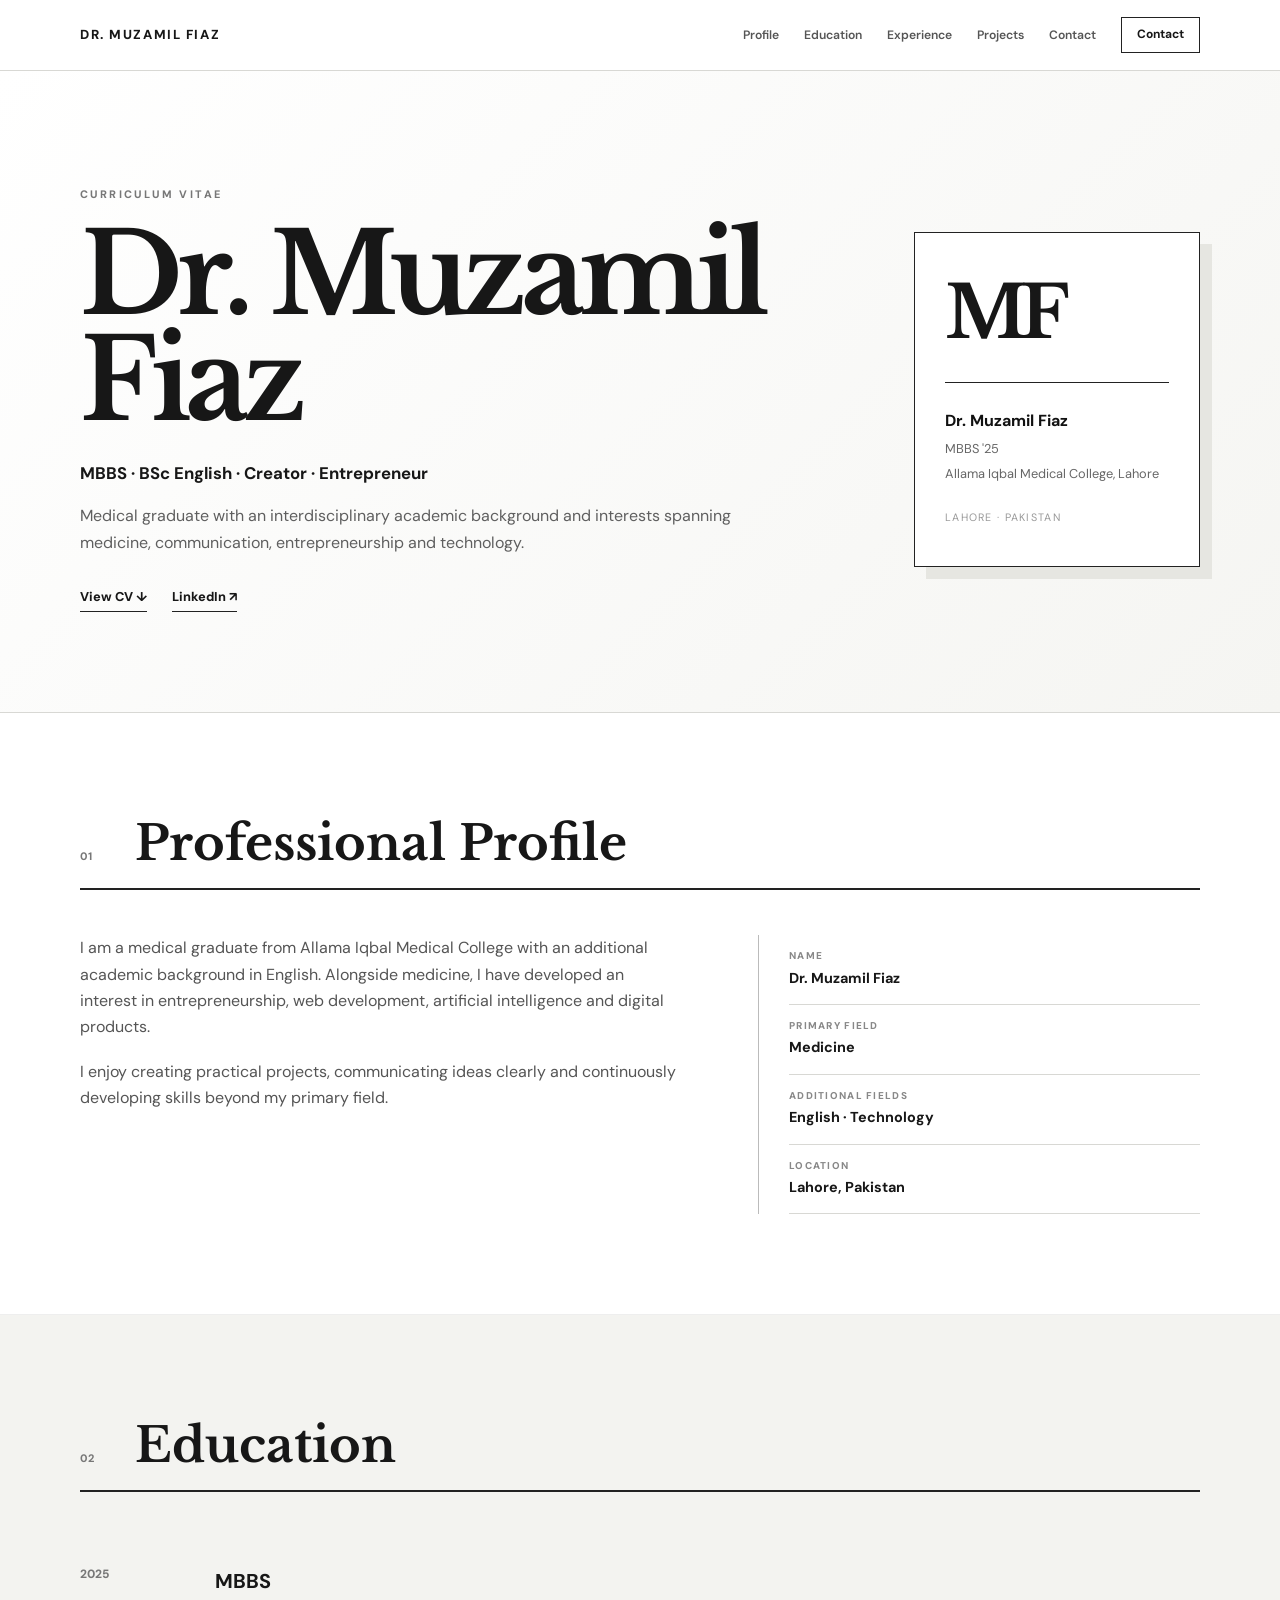
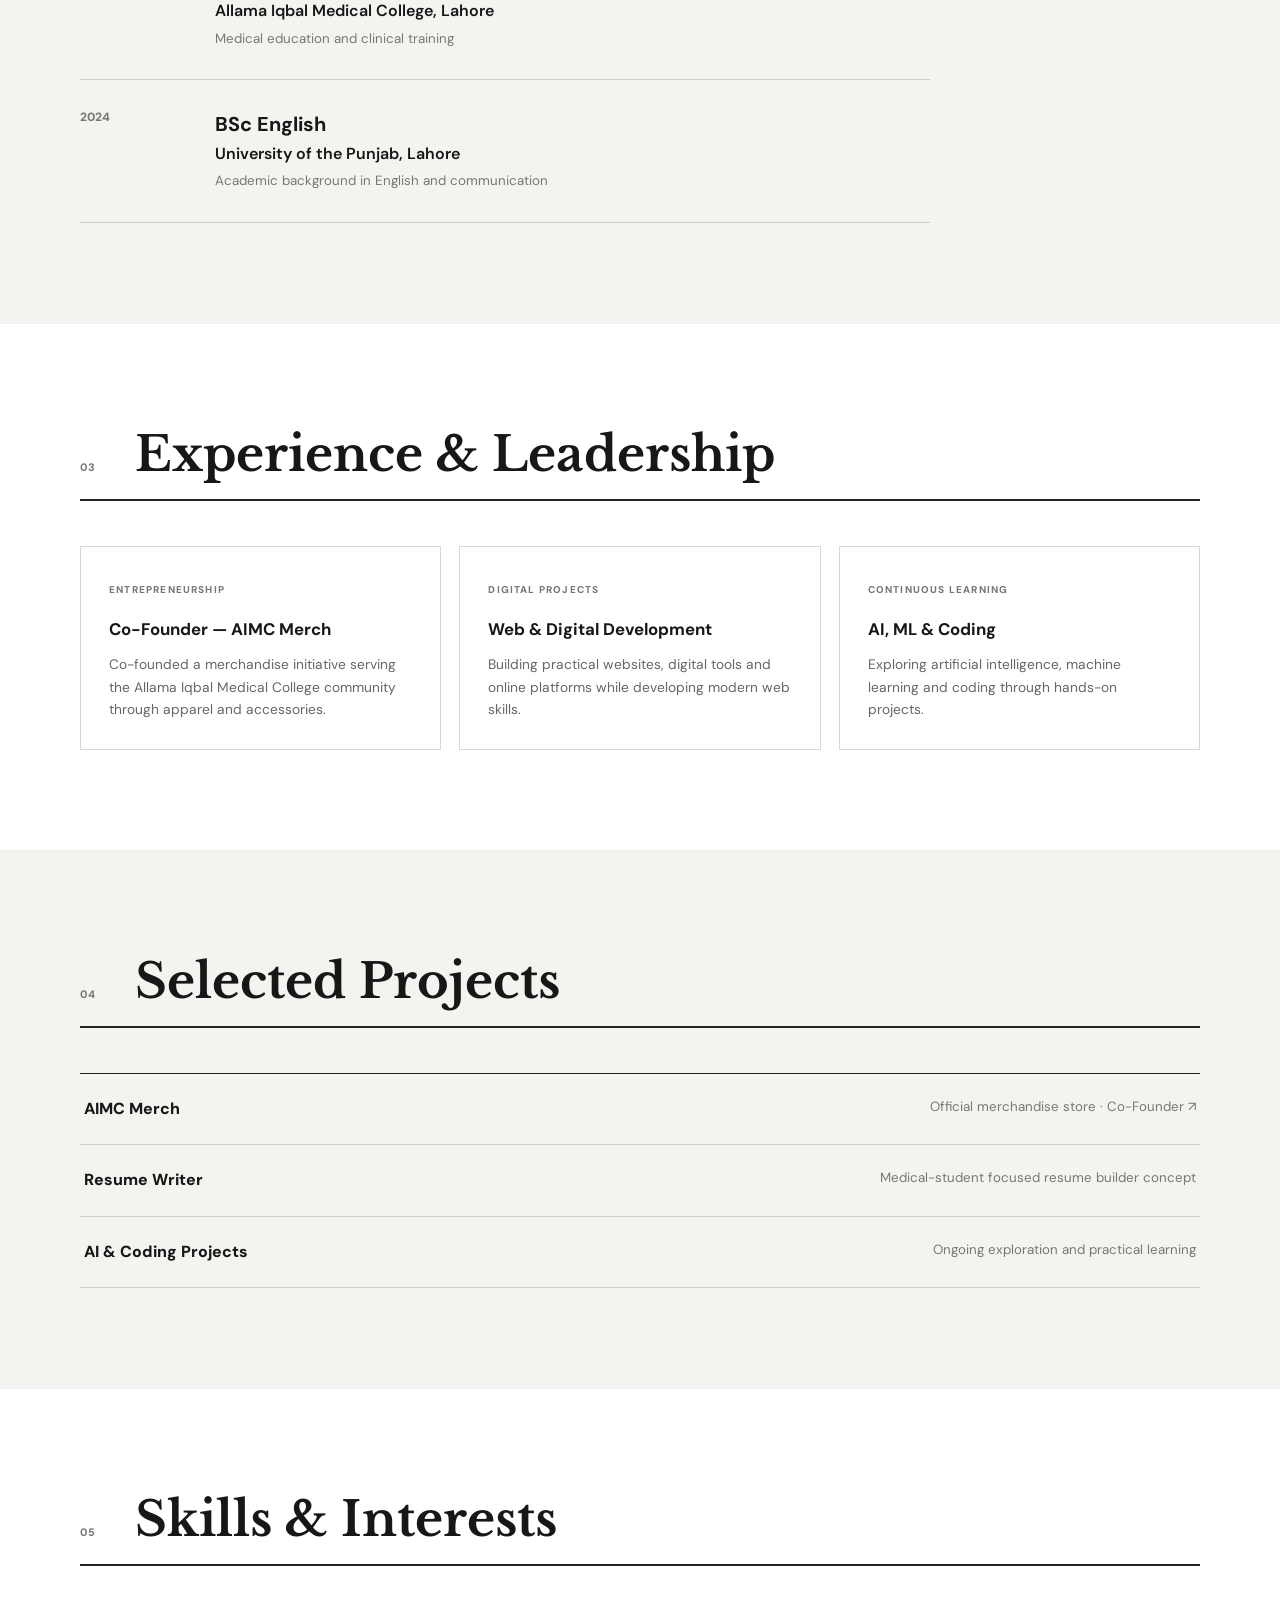
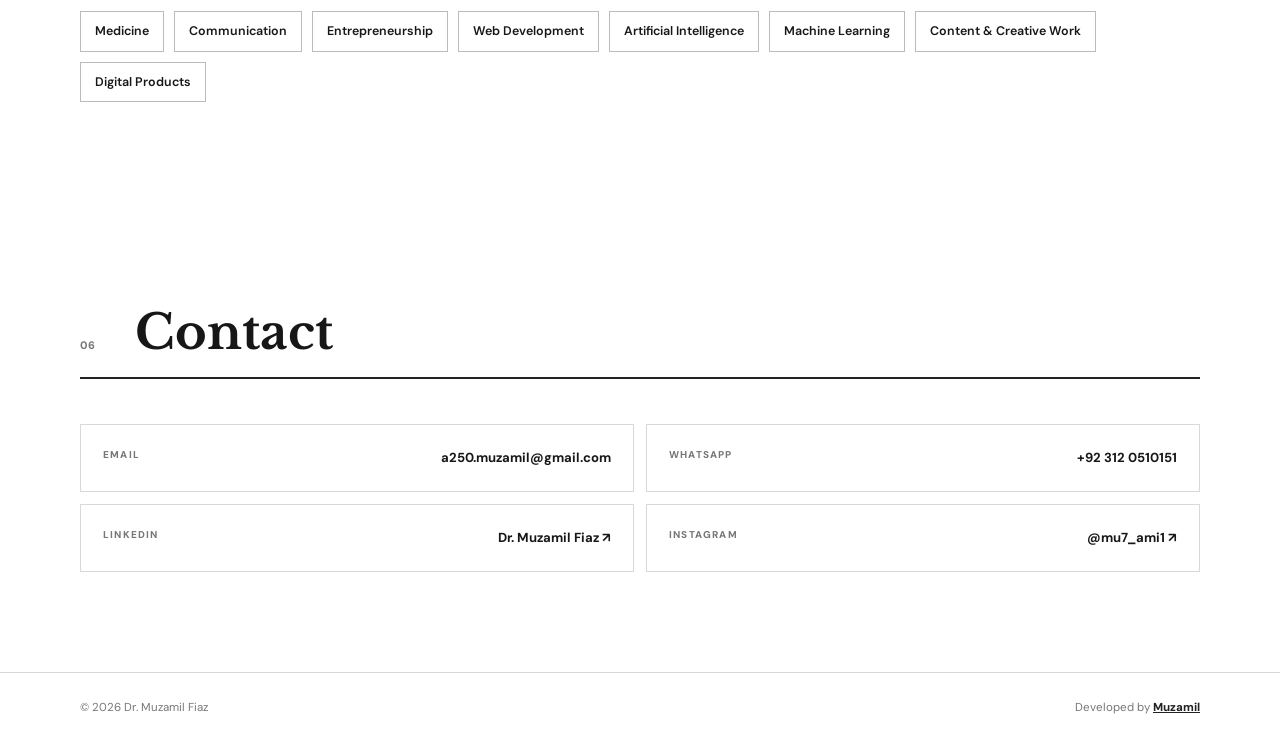
==== index.html @ 7945eb3b "Add files via upload" ====
<!DOCTYPE html>
<html lang="en"><head>
<meta charset="UTF-8"><meta name="viewport" content="width=device-width,initial-scale=1">
<meta name="description" content="Dr. Muzamil Fiaz — Professional CV and portfolio.">
<title>Dr. Muzamil Fiaz | CV</title>
<link rel="preconnect" href="https://fonts.googleapis.com"><link rel="preconnect" href="https://fonts.gstatic.com" crossorigin>
<link href="https://fonts.googleapis.com/css2?family=DM+Sans:wght@400;500;600;700&family=Libre+Baskerville:wght@700&display=swap" rel="stylesheet">
<link rel="stylesheet" href="style.css"></head><body>
<header class="topbar"><div class="container nav">
<a href="#home" class="brand">DR. MUZAMIL FIAZ</a><button class="menu">☰</button>
<nav class="links"><a href="#profile">Profile</a><a href="#education">Education</a><a href="#experience">Experience</a><a href="#projects">Projects</a><a href="#contact">Contact</a></nav>
<a href="#contact" class="nav-button">Contact</a></div></header>
<main id="home">
<section class="hero"><div class="container hero-grid"><div>
<p class="eyebrow">CURRICULUM VITAE</p><h1>Dr. Muzamil<br>Fiaz</h1>
<p class="role">MBBS · BSc English · Creator · Entrepreneur</p>
<p class="intro">Medical graduate with an interdisciplinary academic background and interests spanning medicine, communication, entrepreneurship and technology.</p>
<div class="hero-links"><a href="#profile">View CV ↓</a><a href="https://www.linkedin.com/in/muzamil-fiaz-1b33b521a" target="_blank" rel="noopener">LinkedIn ↗</a></div>
</div><aside class="identity-card"><div class="initials">MF</div><div class="rule"></div>
<p><strong>Dr. Muzamil Fiaz</strong></p><p>MBBS '25</p><p>Allama Iqbal Medical College, Lahore</p><p class="location">Lahore · Pakistan</p></aside></div></section>

<section class="cv-section" id="profile"><div class="container">
<div class="section-title"><span>01</span><h2>Professional Profile</h2></div>
<div class="profile-grid"><div><p>I am a medical graduate from Allama Iqbal Medical College with an additional academic background in English. Alongside medicine, I have developed an interest in entrepreneurship, web development, artificial intelligence and digital products.</p><p>I enjoy creating practical projects, communicating ideas clearly and continuously developing skills beyond my primary field.</p></div>
<div class="facts"><div><span>NAME</span><strong>Dr. Muzamil Fiaz</strong></div><div><span>PRIMARY FIELD</span><strong>Medicine</strong></div><div><span>ADDITIONAL FIELDS</span><strong>English · Technology</strong></div><div><span>LOCATION</span><strong>Lahore, Pakistan</strong></div></div></div></div></section>

<section class="cv-section shaded" id="education"><div class="container">
<div class="section-title"><span>02</span><h2>Education</h2></div>
<div class="timeline"><article><time>2025</time><div><h3>MBBS</h3><p>Allama Iqbal Medical College, Lahore</p><small>Medical education and clinical training</small></div></article>
<article><time>2024</time><div><h3>BSc English</h3><p>University of the Punjab, Lahore</p><small>Academic background in English and communication</small></div></article></div></div></section>

<section class="cv-section" id="experience"><div class="container">
<div class="section-title"><span>03</span><h2>Experience & Leadership</h2></div>
<div class="experience-grid"><article><small>ENTREPRENEURSHIP</small><h3>Co-Founder — AIMC Merch</h3><p>Co-founded a merchandise initiative serving the Allama Iqbal Medical College community through apparel and accessories.</p></article>
<article><small>DIGITAL PROJECTS</small><h3>Web & Digital Development</h3><p>Building practical websites, digital tools and online platforms while developing modern web skills.</p></article>
<article><small>CONTINUOUS LEARNING</small><h3>AI, ML & Coding</h3><p>Exploring artificial intelligence, machine learning and coding through hands-on projects.</p></article></div></div></section>

<section class="cv-section shaded" id="projects"><div class="container">
<div class="section-title"><span>04</span><h2>Selected Projects</h2></div>
<div class="project-list"><a href="https://aimcmerch.store" target="_blank" rel="noopener"><span>AIMC Merch</span><small>Official merchandise store · Co-Founder ↗</small></a>
<div><span>Resume Writer</span><small>Medical-student focused resume builder concept</small></div>
<div><span>AI & Coding Projects</span><small>Ongoing exploration and practical learning</small></div></div></div></section>

<section class="cv-section"><div class="container"><div class="section-title"><span>05</span><h2>Skills & Interests</h2></div>
<div class="skill-grid"><span>Medicine</span><span>Communication</span><span>Entrepreneurship</span><span>Web Development</span><span>Artificial Intelligence</span><span>Machine Learning</span><span>Content & Creative Work</span><span>Digital Products</span></div></div></section>

<section class="cv-section contact" id="contact"><div class="container"><div class="section-title"><span>06</span><h2>Contact</h2></div>
<div class="contact-grid"><a href="mailto:a250.muzamil@gmail.com"><span>EMAIL</span><strong>a250.muzamil@gmail.com</strong></a>
<a href="https://wa.me/923120510151" target="_blank" rel="noopener"><span>WHATSAPP</span><strong>+92 312 0510151</strong></a>
<a href="https://www.linkedin.com/in/muzamil-fiaz-1b33b521a" target="_blank" rel="noopener"><span>LINKEDIN</span><strong>Dr. Muzamil Fiaz ↗</strong></a>
<a href="https://www.instagram.com/mu7_ami1/" target="_blank" rel="noopener"><span>INSTAGRAM</span><strong>@mu7_ami1 ↗</strong></a></div></div></section></main>

<footer><div class="container footer"><span>© <span id="year"></span> Dr. Muzamil Fiaz</span>
<span>Developed by <a href="https://www.instagram.com/mu7_ami1/" target="_blank" rel="noopener">Muzamil</a></span></div></footer>
<script src="script.js"></script></body></html>
---- style.css ----
*{box-sizing:border-box;margin:0;padding:0}
:root{--ink:#171717;--muted:#666;--soft:#f3f3f0;--paper:#fff;--line:#d8d8d4;--max:1120px}
html{scroll-behavior:smooth}body{font-family:"DM Sans",Arial,sans-serif;color:var(--ink);background:var(--paper);line-height:1.65}a{color:inherit}.container{width:min(var(--max),90%);margin:auto}
.topbar{position:sticky;top:0;z-index:100;background:rgba(255,255,255,.96);backdrop-filter:blur(10px);border-bottom:1px solid var(--line)}.nav{height:70px;display:flex;align-items:center;gap:25px}.brand{font-size:.82rem;font-weight:800;letter-spacing:.12em;text-decoration:none;margin-right:auto}.links{display:flex;gap:25px}.links a{text-decoration:none;font-size:.76rem;font-weight:600;color:#555}.links a:hover{color:#000}.nav-button{border:1px solid #222;padding:7px 15px;text-decoration:none;font-size:.75rem;font-weight:700}.menu{display:none;border:0;background:none;font-size:1.4rem}
.hero{padding:115px 0 100px;border-bottom:1px solid var(--line);background:linear-gradient(135deg,#fff,#f5f5f2)}.hero-grid{display:grid;grid-template-columns:1.45fr .55fr;gap:80px;align-items:center}.eyebrow{font-size:.68rem;letter-spacing:.22em;font-weight:800;color:#777}.hero h1{font:700 clamp(4rem,9vw,7rem)/.95 "Libre Baskerville",serif;letter-spacing:-.055em;margin:18px 0 25px}.role{font-weight:700;font-size:1.05rem;margin-bottom:16px}.intro{max-width:670px;color:#5f5f5f;font-size:1rem}.hero-links{display:flex;gap:25px;margin-top:30px}.hero-links a{font-size:.8rem;font-weight:800;text-decoration:none;border-bottom:1px solid #222;padding-bottom:4px}
.identity-card{border:1px solid #222;padding:35px 30px;background:#fff;box-shadow:12px 12px 0 #e6e6e1}.initials{font:700 4.5rem "Libre Baskerville",serif;letter-spacing:-.1em}.rule{height:1px;background:#222;margin:25px 0}.identity-card p{font-size:.8rem;color:#666;margin:4px 0}.identity-card p strong{font-size:1rem;color:#111}.location{margin-top:25px!important;font-size:.67rem!important;letter-spacing:.12em;text-transform:uppercase;color:#999!important}
.cv-section{padding:100px 0}.shaded{background:var(--soft);border-top:1px solid #eee;border-bottom:1px solid #eee}.section-title{display:grid;grid-template-columns:55px 1fr;align-items:baseline;border-bottom:2px solid #222;padding-bottom:15px;margin-bottom:45px}.section-title span{font-size:.68rem;color:#777;font-weight:800}.section-title h2{font:700 clamp(2rem,4vw,3rem) "Libre Baskerville",serif}
.profile-grid{display:grid;grid-template-columns:1.15fr .85fr;gap:80px}.profile-grid p{color:#555;margin-bottom:18px}.facts{border-left:1px solid #bbb;padding-left:30px}.facts div{padding:13px 0;border-bottom:1px solid var(--line)}.facts span{display:block;font-size:.62rem;font-weight:800;letter-spacing:.13em;color:#888}.facts strong{font-size:.9rem}
.timeline{max-width:850px}.timeline article{display:grid;grid-template-columns:100px 1fr;gap:35px;padding:28px 0;border-bottom:1px solid #ccc}.timeline time{font-size:.75rem;font-weight:800;color:#777}.timeline h3{font-size:1.25rem}.timeline p{font-weight:600}.timeline small{color:#777}
.experience-grid{display:grid;grid-template-columns:repeat(3,1fr);gap:18px}.experience-grid article{padding:28px;border:1px solid var(--line);background:#fff}.experience-grid small{font-size:.62rem;font-weight:800;letter-spacing:.12em;color:#777}.experience-grid h3{font-size:1.05rem;margin:15px 0 9px}.experience-grid p{font-size:.86rem;color:#666}
.project-list{border-top:1px solid #222}.project-list>*{display:flex;justify-content:space-between;gap:20px;padding:22px 4px;border-bottom:1px solid #ccc;text-decoration:none}.project-list span{font-weight:800}.project-list small{color:#777}.project-list a:hover span{text-decoration:underline}
.skill-grid{display:flex;flex-wrap:wrap;gap:10px}.skill-grid span{padding:9px 14px;border:1px solid #bbb;background:#fff;font-size:.78rem;font-weight:600}
.contact-grid{display:grid;grid-template-columns:repeat(2,1fr);gap:12px}.contact-grid a{display:flex;justify-content:space-between;gap:15px;padding:22px;border:1px solid var(--line);text-decoration:none;background:#fff}.contact-grid a:hover{border-color:#222}.contact-grid span{font-size:.62rem;font-weight:800;letter-spacing:.12em;color:#777}.contact-grid strong{font-size:.82rem;text-align:right}
footer{border-top:1px solid var(--line);padding:25px 0;font-size:.72rem;color:#777}.footer{display:flex;justify-content:space-between;gap:15px;flex-wrap:wrap}.footer a{font-weight:800;text-decoration:underline;color:#222}
@media(max-width:850px){.links{display:none;position:absolute;top:70px;left:0;right:0;background:#fff;padding:20px 5%;flex-direction:column;gap:15px;border-bottom:1px solid var(--line)}.links.open{display:flex}.menu{display:block}.hero-grid,.profile-grid,.experience-grid,.contact-grid{grid-template-columns:1fr}.hero{padding-top:80px}.identity-card{max-width:360px}.facts{border-left:0;border-top:1px solid #bbb;padding:20px 0 0}.project-list>*{flex-direction:column;gap:4px}}
@media(max-width:520px){.nav-button{display:none}.hero h1{font-size:3.5rem}.cv-section{padding:75px 0}.timeline article{grid-template-columns:60px 1fr;gap:18px}.contact-grid a{flex-direction:column}.contact-grid strong{text-align:left}}
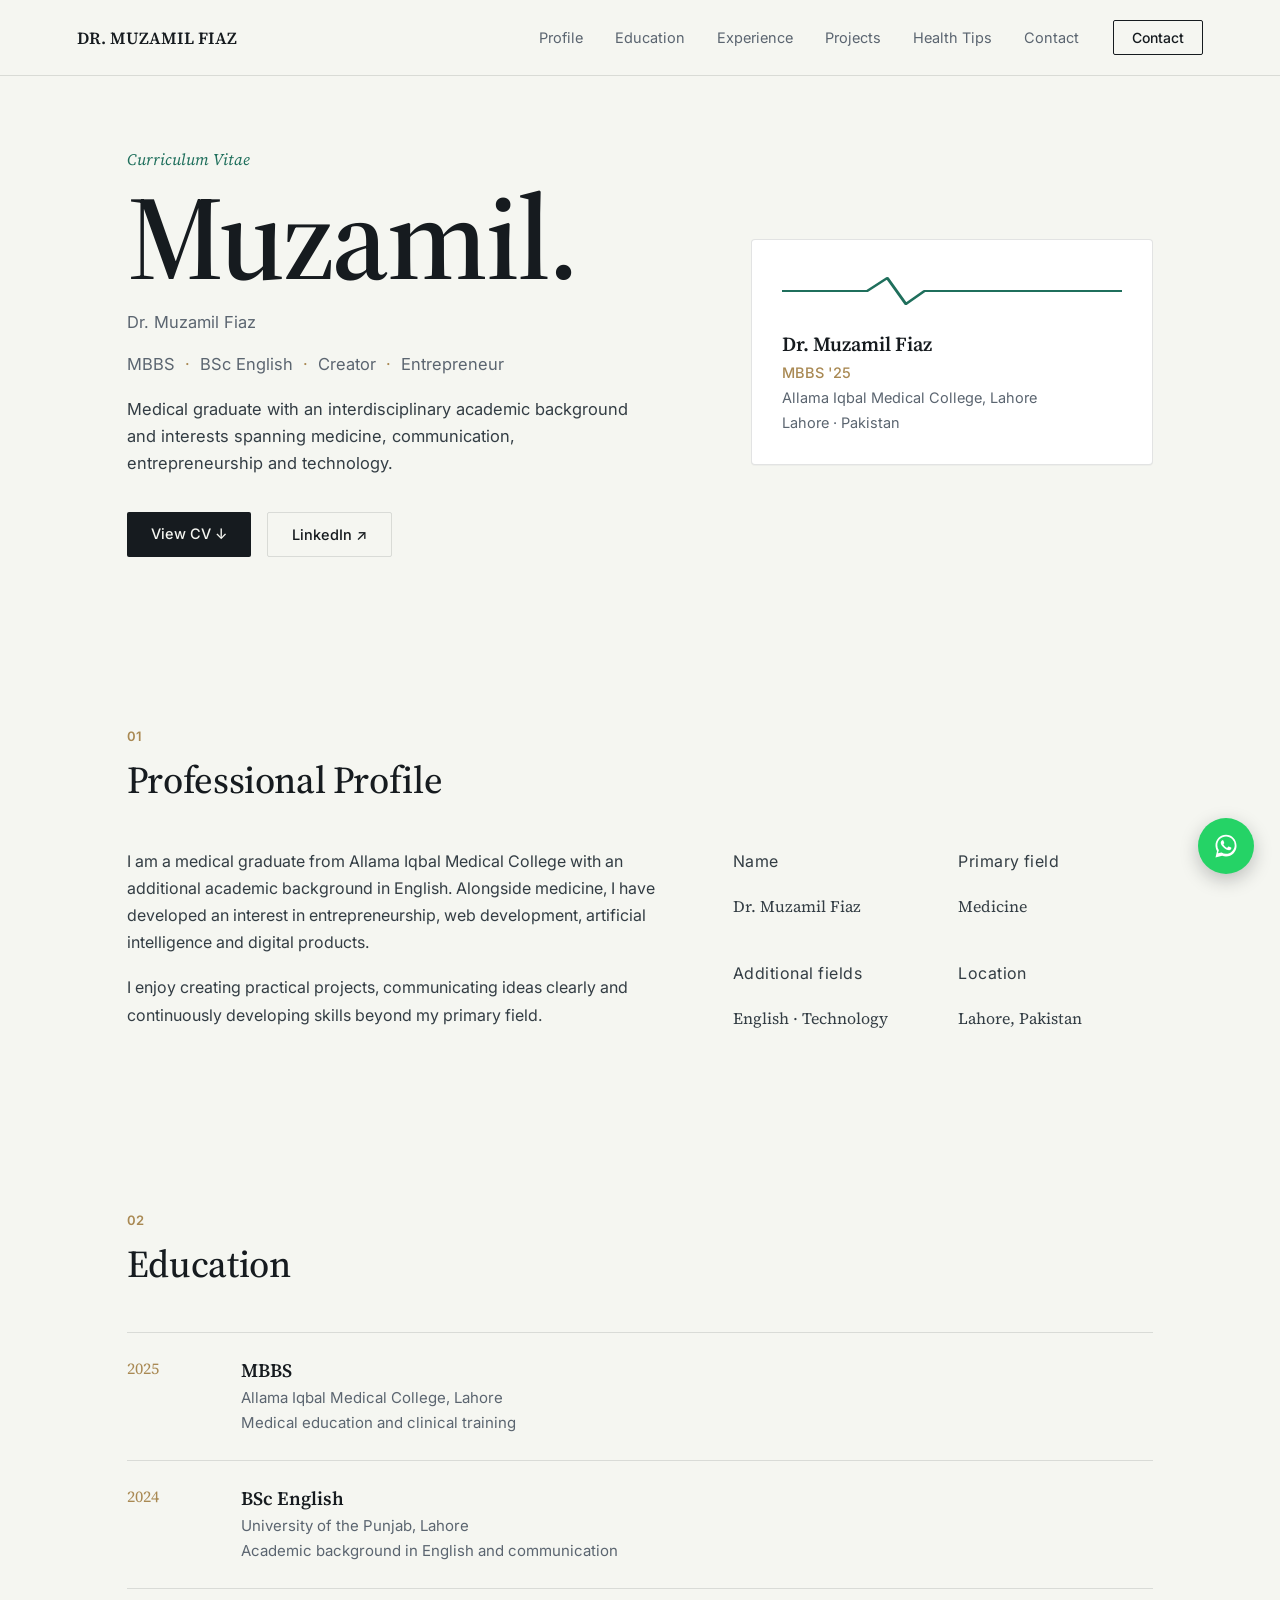
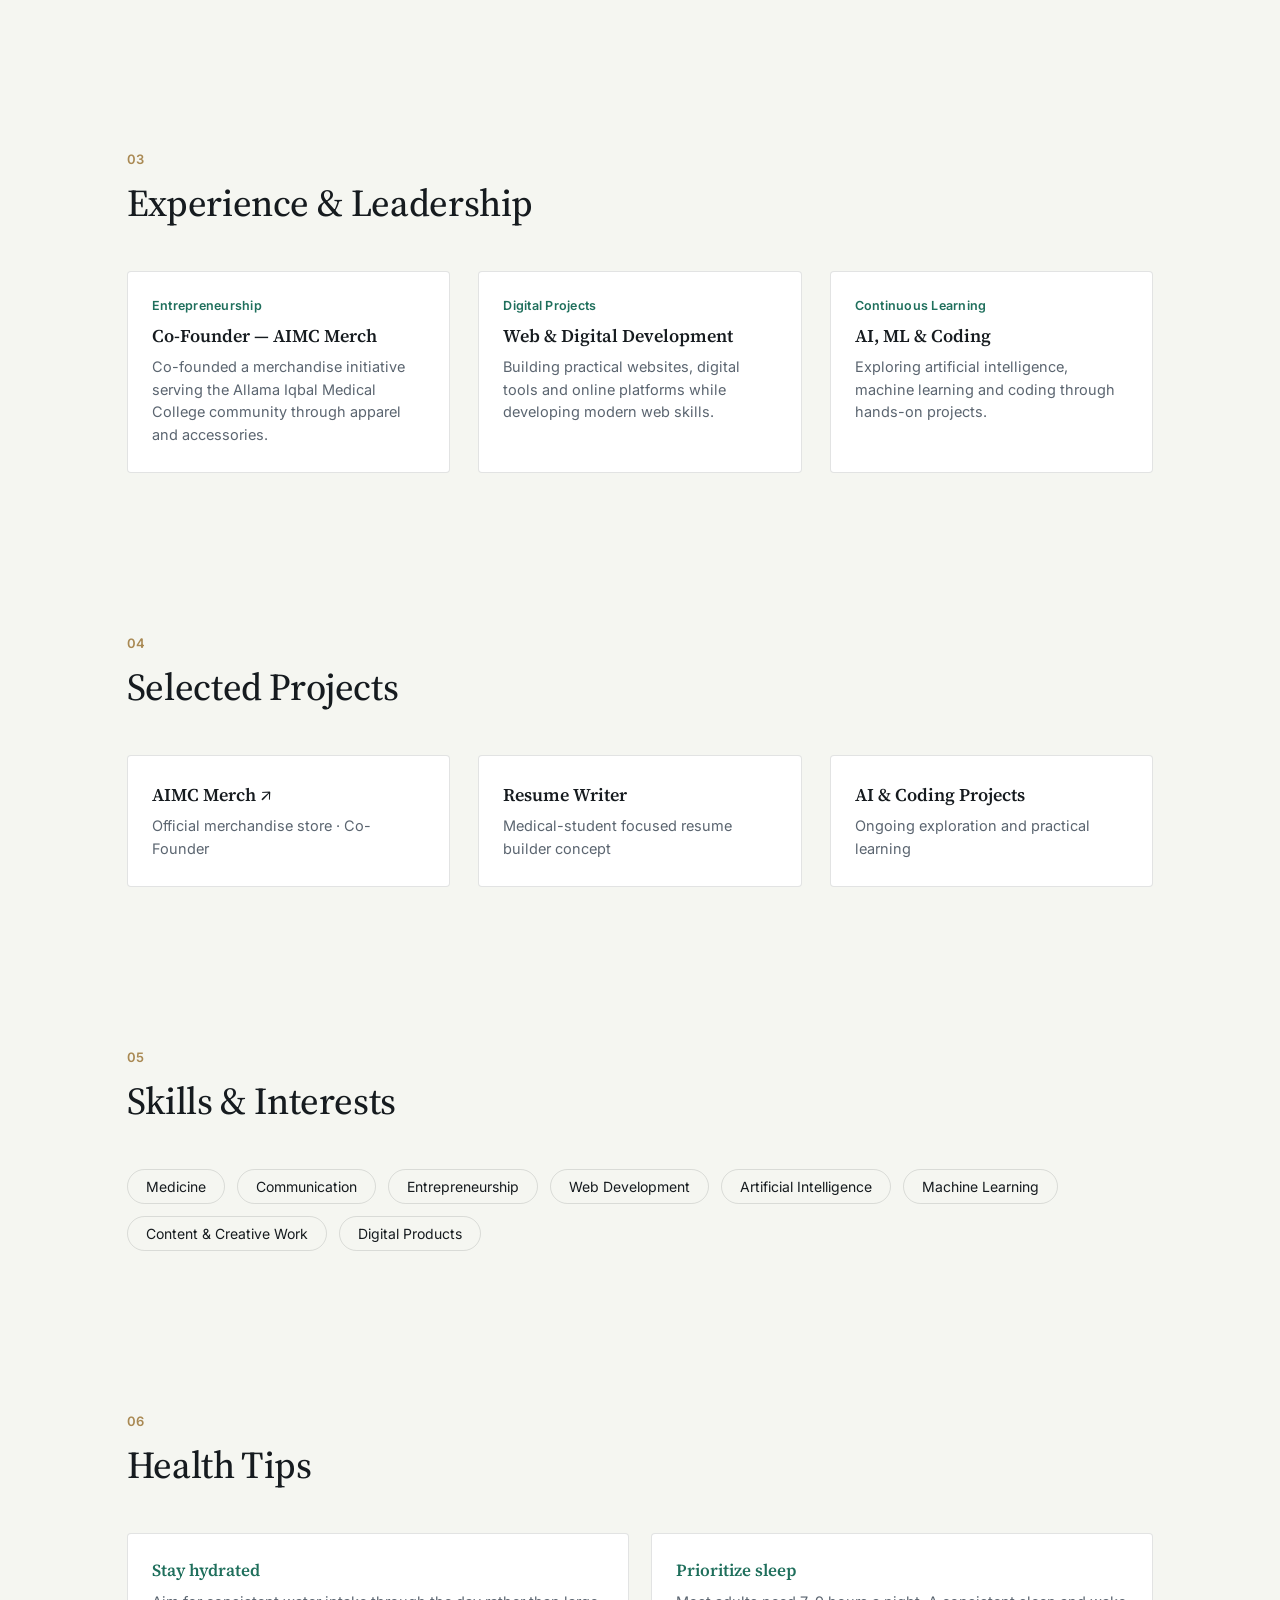
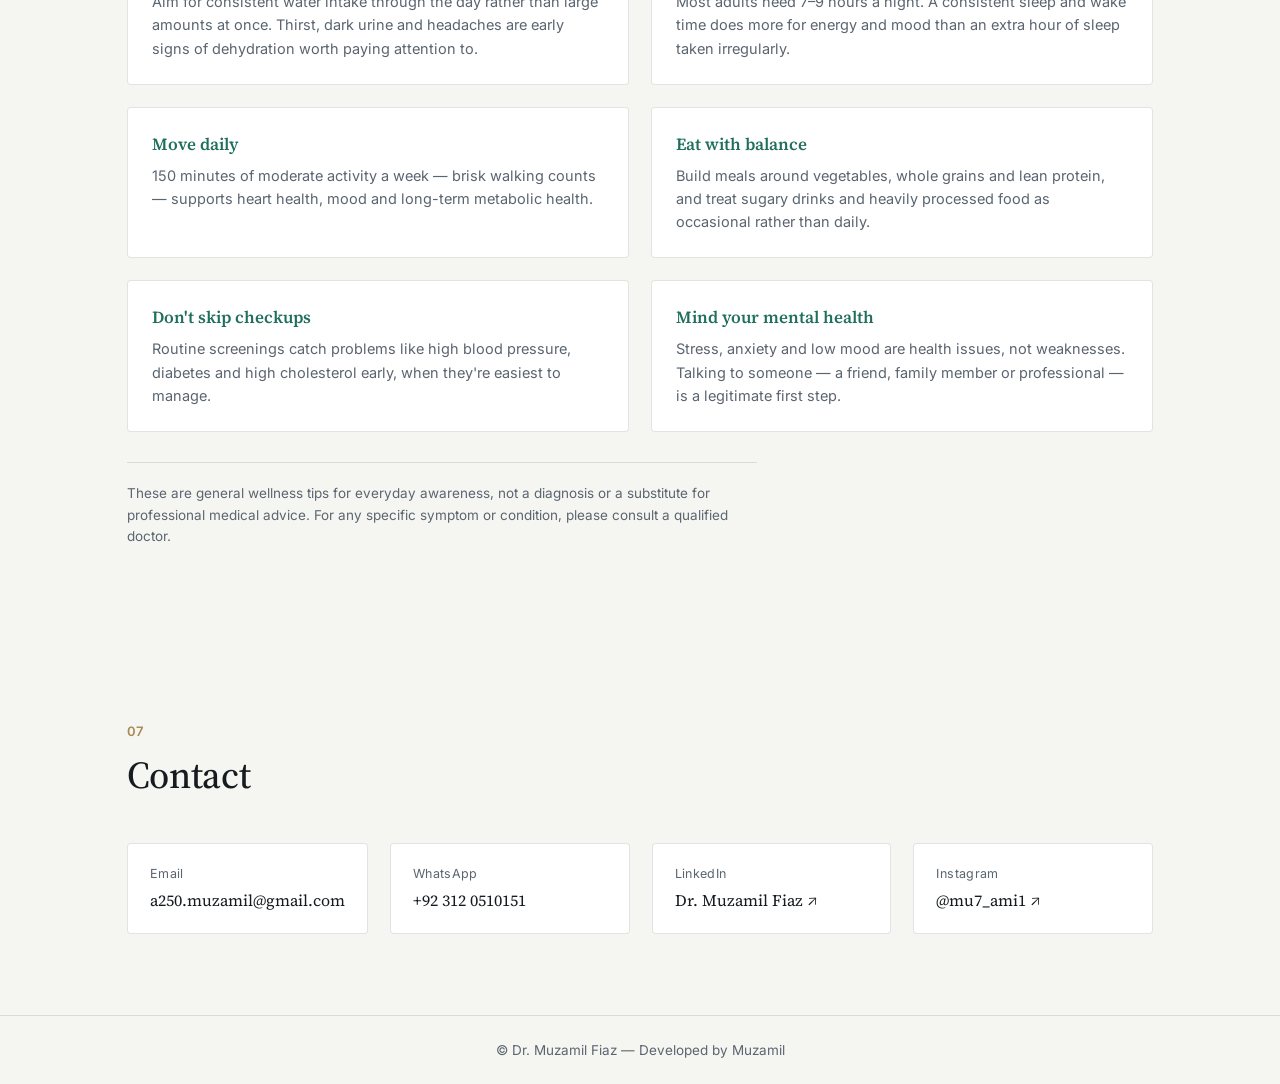
==== commit b5c2fd86: "Rename index-2.html to index.html" ====
--- a/index.html
+++ b/index.html
@@ -1,55 +1,379 @@
 <!DOCTYPE html>
-<html lang="en"><head>
-<meta charset="UTF-8"><meta name="viewport" content="width=device-width,initial-scale=1">
+<html lang="en">
+<head>
+<meta charset="UTF-8">
+<meta name="viewport" content="width=device-width,initial-scale=1">
 <meta name="description" content="Dr. Muzamil Fiaz — Professional CV and portfolio.">
 <title>Dr. Muzamil Fiaz | CV</title>
-<link rel="preconnect" href="https://fonts.googleapis.com"><link rel="preconnect" href="https://fonts.gstatic.com" crossorigin>
-<link href="https://fonts.googleapis.com/css2?family=DM+Sans:wght@400;500;600;700&family=Libre+Baskerville:wght@700&display=swap" rel="stylesheet">
-<link rel="stylesheet" href="style.css"></head><body>
-<header class="topbar"><div class="container nav">
-<a href="#home" class="brand">DR. MUZAMIL FIAZ</a><button class="menu">☰</button>
-<nav class="links"><a href="#profile">Profile</a><a href="#education">Education</a><a href="#experience">Experience</a><a href="#projects">Projects</a><a href="#contact">Contact</a></nav>
-<a href="#contact" class="nav-button">Contact</a></div></header>
-<main id="home">
-<section class="hero"><div class="container hero-grid"><div>
-<p class="eyebrow">CURRICULUM VITAE</p><h1>Dr. Muzamil<br>Fiaz</h1>
-<p class="role">MBBS · BSc English · Creator · Entrepreneur</p>
-<p class="intro">Medical graduate with an interdisciplinary academic background and interests spanning medicine, communication, entrepreneurship and technology.</p>
-<div class="hero-links"><a href="#profile">View CV ↓</a><a href="https://www.linkedin.com/in/muzamil-fiaz-1b33b521a" target="_blank" rel="noopener">LinkedIn ↗</a></div>
-</div><aside class="identity-card"><div class="initials">MF</div><div class="rule"></div>
-<p><strong>Dr. Muzamil Fiaz</strong></p><p>MBBS '25</p><p>Allama Iqbal Medical College, Lahore</p><p class="location">Lahore · Pakistan</p></aside></div></section>
-
-<section class="cv-section" id="profile"><div class="container">
-<div class="section-title"><span>01</span><h2>Professional Profile</h2></div>
-<div class="profile-grid"><div><p>I am a medical graduate from Allama Iqbal Medical College with an additional academic background in English. Alongside medicine, I have developed an interest in entrepreneurship, web development, artificial intelligence and digital products.</p><p>I enjoy creating practical projects, communicating ideas clearly and continuously developing skills beyond my primary field.</p></div>
-<div class="facts"><div><span>NAME</span><strong>Dr. Muzamil Fiaz</strong></div><div><span>PRIMARY FIELD</span><strong>Medicine</strong></div><div><span>ADDITIONAL FIELDS</span><strong>English · Technology</strong></div><div><span>LOCATION</span><strong>Lahore, Pakistan</strong></div></div></div></div></section>
-
-<section class="cv-section shaded" id="education"><div class="container">
-<div class="section-title"><span>02</span><h2>Education</h2></div>
-<div class="timeline"><article><time>2025</time><div><h3>MBBS</h3><p>Allama Iqbal Medical College, Lahore</p><small>Medical education and clinical training</small></div></article>
-<article><time>2024</time><div><h3>BSc English</h3><p>University of the Punjab, Lahore</p><small>Academic background in English and communication</small></div></article></div></div></section>
-
-<section class="cv-section" id="experience"><div class="container">
-<div class="section-title"><span>03</span><h2>Experience & Leadership</h2></div>
-<div class="experience-grid"><article><small>ENTREPRENEURSHIP</small><h3>Co-Founder — AIMC Merch</h3><p>Co-founded a merchandise initiative serving the Allama Iqbal Medical College community through apparel and accessories.</p></article>
-<article><small>DIGITAL PROJECTS</small><h3>Web & Digital Development</h3><p>Building practical websites, digital tools and online platforms while developing modern web skills.</p></article>
-<article><small>CONTINUOUS LEARNING</small><h3>AI, ML & Coding</h3><p>Exploring artificial intelligence, machine learning and coding through hands-on projects.</p></article></div></div></section>
-
-<section class="cv-section shaded" id="projects"><div class="container">
-<div class="section-title"><span>04</span><h2>Selected Projects</h2></div>
-<div class="project-list"><a href="https://aimcmerch.store" target="_blank" rel="noopener"><span>AIMC Merch</span><small>Official merchandise store · Co-Founder ↗</small></a>
-<div><span>Resume Writer</span><small>Medical-student focused resume builder concept</small></div>
-<div><span>AI & Coding Projects</span><small>Ongoing exploration and practical learning</small></div></div></div></section>
-
-<section class="cv-section"><div class="container"><div class="section-title"><span>05</span><h2>Skills & Interests</h2></div>
-<div class="skill-grid"><span>Medicine</span><span>Communication</span><span>Entrepreneurship</span><span>Web Development</span><span>Artificial Intelligence</span><span>Machine Learning</span><span>Content & Creative Work</span><span>Digital Products</span></div></div></section>
-
-<section class="cv-section contact" id="contact"><div class="container"><div class="section-title"><span>06</span><h2>Contact</h2></div>
-<div class="contact-grid"><a href="mailto:a250.muzamil@gmail.com"><span>EMAIL</span><strong>a250.muzamil@gmail.com</strong></a>
-<a href="https://wa.me/923120510151" target="_blank" rel="noopener"><span>WHATSAPP</span><strong>+92 312 0510151</strong></a>
-<a href="https://www.linkedin.com/in/muzamil-fiaz-1b33b521a" target="_blank" rel="noopener"><span>LINKEDIN</span><strong>Dr. Muzamil Fiaz ↗</strong></a>
-<a href="https://www.instagram.com/mu7_ami1/" target="_blank" rel="noopener"><span>INSTAGRAM</span><strong>@mu7_ami1 ↗</strong></a></div></div></section></main>
-
-<footer><div class="container footer"><span>© <span id="year"></span> Dr. Muzamil Fiaz</span>
-<span>Developed by <a href="https://www.instagram.com/mu7_ami1/" target="_blank" rel="noopener">Muzamil</a></span></div></footer>
-<script src="script.js"></script></body></html>+<link rel="preconnect" href="https://fonts.googleapis.com">
+<link rel="preconnect" href="https://fonts.gstatic.com" crossorigin>
+<link href="https://fonts.googleapis.com/css2?family=Source+Serif+4:ital,opsz,wght@0,8..60,400;0,8..60,500;0,8..60,600;1,8..60,400&family=Inter:wght@400;500;600&display=swap" rel="stylesheet">
+<style>
+  :root{
+    --ink:#161B1F;
+    --paper:#F5F6F1;
+    --paper-2:#FFFFFF;
+    --teal:#1F6F5C;
+    --gold:#A98953;
+    --muted:#5B6570;
+    --line: rgba(22,27,31,0.12);
+    --serif: 'Source Serif 4', Georgia, serif;
+    --sans: 'Inter', system-ui, sans-serif;
+  }
+  *{box-sizing:border-box;}
+  html{scroll-behavior:smooth;}
+  html,body{margin:0;padding:0;background:var(--paper);color:var(--ink);font-family:var(--sans);}
+  a{color:inherit;text-decoration:none;}
+  img{max-width:100%;display:block;}
+  :focus-visible{outline:2px solid var(--teal); outline-offset:3px;}
+  section{padding:9vh 6vw;max-width:1180px;margin:0 auto;}
+  h2{font-family:var(--serif);font-weight:500;font-size:clamp(28px,3.4vw,38px);margin:0 0 42px;letter-spacing:-0.01em;}
+  .section-index{font-size:13px;color:var(--gold);font-weight:600;letter-spacing:0.04em;margin-bottom:10px;display:block;}
+
+  /* ---------- NAV ---------- */
+  header{
+    position:sticky; top:0; z-index:50;
+    display:flex;align-items:center;justify-content:space-between;
+    padding:20px 6vw;
+    border-bottom:1px solid var(--line);
+    background:rgba(245,246,241,0.92);
+    backdrop-filter:blur(6px);
+  }
+  .logo{font-family:var(--serif);font-size:17px;font-weight:600;}
+  .nav-links{display:flex;gap:34px;align-items:center;}
+  nav{display:flex;gap:32px;}
+  nav a{font-size:14.5px;color:var(--muted);transition:color .2s ease;}
+  nav a:hover{color:var(--ink);}
+  .contact-btn{
+    border:1px solid var(--ink); padding:8px 18px; border-radius:2px;
+    font-size:14px; font-weight:500; transition:background .2s ease,color .2s ease;
+  }
+  .contact-btn:hover{background:var(--ink); color:var(--paper);}
+  .menu-toggle{display:none;font-size:22px;background:none;border:none;cursor:pointer;color:var(--ink);}
+  @media (max-width:860px){
+    nav{display:none;}
+    .contact-btn{display:none;}
+    .menu-toggle{display:block;}
+  }
+
+  /* ---------- HERO ---------- */
+  .hero{
+    display:grid; grid-template-columns:1.4fr 1fr; gap:60px; align-items:center;
+    padding-top:8vh; padding-bottom:10vh;
+  }
+  .kicker{font-family:var(--serif);font-style:italic;font-size:16px;color:var(--teal);margin:0 0 10px;}
+  .big-name{
+    font-family:var(--serif);
+    font-weight:600;
+    font-size:clamp(64px,10vw,120px);
+    line-height:0.95;
+    letter-spacing:-0.015em;
+    margin:0 0 18px;
+  }
+  .full-name{font-size:16.5px;color:var(--muted);margin:0 0 22px;}
+  .role-line{font-size:16.5px;color:var(--muted);margin:0 0 22px;}
+  .role-line .dot{color:var(--gold);margin:0 10px;}
+  .bio{font-size:16.5px;line-height:1.65;color:#333d44;max-width:52ch;margin:0 0 34px;}
+  .cta-row{display:flex;gap:16px;flex-wrap:wrap;}
+  .btn-primary{background:var(--ink);color:var(--paper);padding:13px 24px;border-radius:2px;font-size:14.5px;font-weight:500;transition:background .2s ease;}
+  .btn-primary:hover{background:var(--teal);}
+  .btn-secondary{border:1px solid var(--line);padding:13px 24px;border-radius:2px;font-size:14.5px;font-weight:500;transition:border-color .2s ease;}
+  .btn-secondary:hover{border-color:var(--ink);}
+
+  .card{
+    position:relative; background:var(--paper-2); border:1px solid var(--line); border-radius:4px;
+    padding:34px 30px 28px; box-shadow:0 1px 0 rgba(22,27,31,0.03);
+  }
+  .card-pulse{display:block;width:100%;height:34px;margin-bottom:22px;}
+  .pulse-path{fill:none;stroke:var(--teal);stroke-width:2;stroke-linecap:round;stroke-linejoin:round;stroke-dasharray:340;stroke-dashoffset:340;animation:draw 1.6s ease-out .3s forwards;}
+  @keyframes draw{to{stroke-dashoffset:0;}}
+  @media (prefers-reduced-motion:reduce){.pulse-path{animation:none;stroke-dashoffset:0;}}
+  .card h3{font-family:var(--serif);font-size:20px;font-weight:600;margin:0 0 4px;}
+  .card p{font-size:14.5px;color:var(--muted);margin:0 0 3px;line-height:1.5;}
+  .card .degree{color:var(--gold);font-weight:500;}
+  @media (max-width:860px){
+    .hero{grid-template-columns:1fr;}
+    .card{order:-1;max-width:320px;}
+  }
+
+  /* ---------- PROFILE ---------- */
+  .profile-grid{display:grid;grid-template-columns:1.3fr 1fr;gap:60px;}
+  .profile-grid p{font-size:16px;line-height:1.7;color:#333d44;margin:0 0 18px;max-width:60ch;}
+  .facts{display:grid;grid-template-columns:1fr 1fr;gap:22px 30px;align-content:start;}
+  .fact-label{font-size:12.5px;color:var(--muted);letter-spacing:0.03em;margin-bottom:4px;}
+  .fact-value{font-family:var(--serif);font-size:17px;}
+  @media (max-width:860px){.profile-grid{grid-template-columns:1fr;}}
+
+  /* ---------- EDUCATION / EXPERIENCE ---------- */
+  .timeline-item{
+    display:grid; grid-template-columns:90px 1fr; gap:24px; padding:24px 0; border-top:1px solid var(--line);
+  }
+  .timeline-item:last-child{border-bottom:1px solid var(--line);}
+  .timeline-year{font-family:var(--serif);color:var(--gold);font-size:16px;}
+  .timeline-item h3{font-family:var(--serif);font-size:19px;font-weight:600;margin:0 0 4px;}
+  .timeline-item p{font-size:15px;color:var(--muted);margin:0 0 2px;line-height:1.5;}
+
+  .exp-grid{display:grid;grid-template-columns:repeat(3,1fr);gap:28px;}
+  .exp-card{border:1px solid var(--line);border-radius:4px;padding:26px 24px;background:var(--paper-2);}
+  .exp-tag{font-size:12.5px;color:var(--teal);font-weight:600;letter-spacing:0.02em;margin-bottom:10px;display:block;}
+  .exp-card h3{font-family:var(--serif);font-size:18px;font-weight:600;margin:0 0 8px;}
+  .exp-card p{font-size:14.5px;color:var(--muted);line-height:1.55;margin:0;}
+  @media (max-width:860px){.exp-grid{grid-template-columns:1fr;}}
+
+  /* ---------- PROJECTS ---------- */
+  .project-grid{display:grid;grid-template-columns:repeat(3,1fr);gap:28px;}
+  .project-card{border:1px solid var(--line);border-radius:4px;padding:26px 24px;background:var(--paper-2);transition:border-color .2s ease;}
+  .project-card:hover{border-color:var(--teal);}
+  .project-card h3{font-family:var(--serif);font-size:18px;font-weight:600;margin:0 0 8px;}
+  .project-card p{font-size:14.5px;color:var(--muted);line-height:1.55;margin:0;}
+  @media (max-width:860px){.project-grid{grid-template-columns:1fr;}}
+
+  /* ---------- SKILLS ---------- */
+  .skill-list{display:flex;flex-wrap:wrap;gap:12px;}
+  .skill-chip{border:1px solid var(--line);border-radius:20px;padding:8px 18px;font-size:14px;color:var(--ink);}
+
+  /* ---------- HEALTH TIPS ---------- */
+  .tips-grid{display:grid;grid-template-columns:repeat(2,1fr);gap:22px;}
+  .tip-card{border:1px solid var(--line);border-radius:4px;padding:24px;background:var(--paper-2);}
+  .tip-card h3{font-family:var(--serif);font-size:17px;font-weight:600;margin:0 0 8px;color:var(--teal);}
+  .tip-card p{font-size:14.5px;color:var(--muted);line-height:1.6;margin:0;}
+  .tips-note{
+    margin-top:30px;font-size:13.5px;color:var(--muted);border-top:1px solid var(--line);
+    padding-top:20px;line-height:1.6;max-width:70ch;
+  }
+  @media (max-width:860px){.tips-grid{grid-template-columns:1fr;}}
+
+  /* ---------- CONTACT ---------- */
+  .contact-grid{display:grid;grid-template-columns:repeat(4,1fr);gap:22px;}
+  .contact-card{border:1px solid var(--line);border-radius:4px;padding:22px;background:var(--paper-2);}
+  .contact-label{font-size:12.5px;color:var(--muted);letter-spacing:0.03em;margin-bottom:8px;display:block;}
+  .contact-value{font-family:var(--serif);font-size:16px;}
+  @media (max-width:860px){.contact-grid{grid-template-columns:1fr 1fr;}}
+  @media (max-width:520px){.contact-grid{grid-template-columns:1fr;}}
+
+  footer{border-top:1px solid var(--line);padding:26px 6vw;font-size:13.5px;color:var(--muted);text-align:center;}
+
+  /* ---------- FLOATING WHATSAPP BUTTON ---------- */
+  .whatsapp-float{
+    position:fixed; bottom:26px; right:26px; z-index:100;
+    width:56px; height:56px; border-radius:50%;
+    background:#25D366; display:flex; align-items:center; justify-content:center;
+    box-shadow:0 6px 18px rgba(22,27,31,0.25);
+    transition:transform .2s ease, box-shadow .2s ease;
+  }
+  .whatsapp-float:hover{transform:translateY(-3px); box-shadow:0 10px 22px rgba(22,27,31,0.3);}
+  .whatsapp-float svg{width:28px;height:28px;}
+</style>
+</head>
+<body>
+
+<header>
+  <a class="logo" href="#home">DR. MUZAMIL FIAZ</a>
+  <div class="nav-links">
+    <nav>
+      <a href="#profile">Profile</a>
+      <a href="#education">Education</a>
+      <a href="#experience">Experience</a>
+      <a href="#projects">Projects</a>
+      <a href="#health-tips">Health Tips</a>
+      <a href="#contact">Contact</a>
+    </nav>
+    <a class="contact-btn" href="#contact">Contact</a>
+  </div>
+  <button class="menu-toggle" aria-label="Open menu">☰</button>
+</header>
+
+<!-- ============ HERO ============ -->
+<section class="hero" id="home">
+  <div>
+    <p class="kicker">Curriculum Vitae</p>
+    <h1 class="big-name">Muzamil.</h1>
+    <p class="full-name">Dr. Muzamil Fiaz</p>
+    <p class="role-line">MBBS<span class="dot">·</span>BSc English<span class="dot">·</span>Creator<span class="dot">·</span>Entrepreneur</p>
+    <p class="bio">Medical graduate with an interdisciplinary academic background and interests spanning medicine, communication, entrepreneurship and technology.</p>
+    <div class="cta-row">
+      <a class="btn-primary" href="#profile">View CV ↓</a>
+      <a class="btn-secondary" href="https://www.linkedin.com/in/muzamil-fiaz-1b33b521a" target="_blank" rel="noopener">LinkedIn ↗</a>
+    </div>
+  </div>
+
+  <div class="card">
+    <svg class="card-pulse" viewBox="0 0 220 34" preserveAspectRatio="none">
+      <path class="pulse-path" d="M0,17 L55,17 L68,4 L80,30 L92,17 L220,17" />
+    </svg>
+    <h3>Dr. Muzamil Fiaz</h3>
+    <p class="degree">MBBS '25</p>
+    <p>Allama Iqbal Medical College, Lahore</p>
+    <p>Lahore · Pakistan</p>
+  </div>
+</section>
+
+<!-- ============ PROFILE ============ -->
+<section id="profile">
+  <span class="section-index">01</span>
+  <h2>Professional Profile</h2>
+  <div class="profile-grid">
+    <div>
+      <p>I am a medical graduate from Allama Iqbal Medical College with an additional academic background in English. Alongside medicine, I have developed an interest in entrepreneurship, web development, artificial intelligence and digital products.</p>
+      <p>I enjoy creating practical projects, communicating ideas clearly and continuously developing skills beyond my primary field.</p>
+    </div>
+    <div class="facts">
+      <div><p class="fact-label">Name</p><p class="fact-value">Dr. Muzamil Fiaz</p></div>
+      <div><p class="fact-label">Primary field</p><p class="fact-value">Medicine</p></div>
+      <div><p class="fact-label">Additional fields</p><p class="fact-value">English · Technology</p></div>
+      <div><p class="fact-label">Location</p><p class="fact-value">Lahore, Pakistan</p></div>
+    </div>
+  </div>
+</section>
+
+<!-- ============ EDUCATION ============ -->
+<section id="education">
+  <span class="section-index">02</span>
+  <h2>Education</h2>
+  <div class="timeline-item">
+    <span class="timeline-year">2025</span>
+    <div>
+      <h3>MBBS</h3>
+      <p>Allama Iqbal Medical College, Lahore</p>
+      <p>Medical education and clinical training</p>
+    </div>
+  </div>
+  <div class="timeline-item">
+    <span class="timeline-year">2024</span>
+    <div>
+      <h3>BSc English</h3>
+      <p>University of the Punjab, Lahore</p>
+      <p>Academic background in English and communication</p>
+    </div>
+  </div>
+</section>
+
+<!-- ============ EXPERIENCE ============ -->
+<section id="experience">
+  <span class="section-index">03</span>
+  <h2>Experience &amp; Leadership</h2>
+  <div class="exp-grid">
+    <div class="exp-card">
+      <span class="exp-tag">Entrepreneurship</span>
+      <h3>Co-Founder — AIMC Merch</h3>
+      <p>Co-founded a merchandise initiative serving the Allama Iqbal Medical College community through apparel and accessories.</p>
+    </div>
+    <div class="exp-card">
+      <span class="exp-tag">Digital Projects</span>
+      <h3>Web &amp; Digital Development</h3>
+      <p>Building practical websites, digital tools and online platforms while developing modern web skills.</p>
+    </div>
+    <div class="exp-card">
+      <span class="exp-tag">Continuous Learning</span>
+      <h3>AI, ML &amp; Coding</h3>
+      <p>Exploring artificial intelligence, machine learning and coding through hands-on projects.</p>
+    </div>
+  </div>
+</section>
+
+<!-- ============ PROJECTS ============ -->
+<section id="projects">
+  <span class="section-index">04</span>
+  <h2>Selected Projects</h2>
+  <div class="project-grid">
+    <a class="project-card" href="https://aimcmerch.store" target="_blank" rel="noopener">
+      <h3>AIMC Merch ↗</h3>
+      <p>Official merchandise store · Co-Founder</p>
+    </a>
+    <div class="project-card">
+      <h3>Resume Writer</h3>
+      <p>Medical-student focused resume builder concept</p>
+    </div>
+    <div class="project-card">
+      <h3>AI &amp; Coding Projects</h3>
+      <p>Ongoing exploration and practical learning</p>
+    </div>
+  </div>
+</section>
+
+<!-- ============ SKILLS ============ -->
+<section id="skills">
+  <span class="section-index">05</span>
+  <h2>Skills &amp; Interests</h2>
+  <div class="skill-list">
+    <span class="skill-chip">Medicine</span>
+    <span class="skill-chip">Communication</span>
+    <span class="skill-chip">Entrepreneurship</span>
+    <span class="skill-chip">Web Development</span>
+    <span class="skill-chip">Artificial Intelligence</span>
+    <span class="skill-chip">Machine Learning</span>
+    <span class="skill-chip">Content &amp; Creative Work</span>
+    <span class="skill-chip">Digital Products</span>
+  </div>
+</section>
+
+<!-- ============ HEALTH TIPS ============ -->
+<section id="health-tips">
+  <span class="section-index">06</span>
+  <h2>Health Tips</h2>
+  <div class="tips-grid">
+    <div class="tip-card">
+      <h3>Stay hydrated</h3>
+      <p>Aim for consistent water intake through the day rather than large amounts at once. Thirst, dark urine and headaches are early signs of dehydration worth paying attention to.</p>
+    </div>
+    <div class="tip-card">
+      <h3>Prioritize sleep</h3>
+      <p>Most adults need 7–9 hours a night. A consistent sleep and wake time does more for energy and mood than an extra hour of sleep taken irregularly.</p>
+    </div>
+    <div class="tip-card">
+      <h3>Move daily</h3>
+      <p>150 minutes of moderate activity a week — brisk walking counts — supports heart health, mood and long-term metabolic health.</p>
+    </div>
+    <div class="tip-card">
+      <h3>Eat with balance</h3>
+      <p>Build meals around vegetables, whole grains and lean protein, and treat sugary drinks and heavily processed food as occasional rather than daily.</p>
+    </div>
+    <div class="tip-card">
+      <h3>Don't skip checkups</h3>
+      <p>Routine screenings catch problems like high blood pressure, diabetes and high cholesterol early, when they're easiest to manage.</p>
+    </div>
+    <div class="tip-card">
+      <h3>Mind your mental health</h3>
+      <p>Stress, anxiety and low mood are health issues, not weaknesses. Talking to someone — a friend, family member or professional — is a legitimate first step.</p>
+    </div>
+  </div>
+  <p class="tips-note">These are general wellness tips for everyday awareness, not a diagnosis or a substitute for professional medical advice. For any specific symptom or condition, please consult a qualified doctor.</p>
+</section>
+
+<!-- ============ CONTACT ============ -->
+<section id="contact">
+  <span class="section-index">07</span>
+  <h2>Contact</h2>
+  <div class="contact-grid">
+    <a class="contact-card" href="mailto:a250.muzamil@gmail.com">
+      <span class="contact-label">Email</span>
+      <span class="contact-value">a250.muzamil@gmail.com</span>
+    </a>
+    <a class="contact-card" href="https://wa.me/923120510151?text=Hey%20Muzamil%2C%20I%20wanna%20know%20about%20you" target="_blank" rel="noopener">
+      <span class="contact-label">WhatsApp</span>
+      <span class="contact-value">+92 312 0510151</span>
+    </a>
+    <a class="contact-card" href="https://www.linkedin.com/in/muzamil-fiaz-1b33b521a" target="_blank" rel="noopener">
+      <span class="contact-label">LinkedIn</span>
+      <span class="contact-value">Dr. Muzamil Fiaz ↗</span>
+    </a>
+    <a class="contact-card" href="https://www.instagram.com/mu7_ami1/" target="_blank" rel="noopener">
+      <span class="contact-label">Instagram</span>
+      <span class="contact-value">@mu7_ami1 ↗</span>
+    </a>
+  </div>
+</section>
+
+<footer>
+  © Dr. Muzamil Fiaz — Developed by <a href="https://www.instagram.com/mu7_ami1/" target="_blank" rel="noopener">Muzamil</a>
+</footer>
+
+<!-- Floating WhatsApp button — visible on every scroll position -->
+<a class="whatsapp-float" href="https://wa.me/923120510151?text=Hey%20Muzamil%2C%20I%20wanna%20know%20about%20you" target="_blank" rel="noopener" aria-label="Message Muzamil on WhatsApp">
+  <svg viewBox="0 0 32 32" fill="white" xmlns="http://www.w3.org/2000/svg">
+    <path d="M16.02 3C9.4 3 4 8.4 4 15.02c0 2.4.63 4.65 1.73 6.6L4 29l7.55-1.98a11.98 11.98 0 0 0 4.47.86h.01c6.62 0 12.02-5.4 12.02-12.02C28.05 8.4 22.65 3 16.02 3zm0 21.9h-.01a9.9 9.9 0 0 1-5.05-1.38l-.36-.21-3.75.98 1-3.66-.24-.38a9.86 9.86 0 0 1-1.51-5.23c0-5.46 4.45-9.9 9.92-9.9 2.65 0 5.13 1.03 7 2.9a9.83 9.83 0 0 1 2.9 7c0 5.47-4.45 9.88-9.9 9.88zm5.43-7.4c-.3-.15-1.76-.87-2.03-.97-.27-.1-.47-.15-.67.15-.2.3-.77.97-.94 1.17-.17.2-.35.22-.65.07-.3-.15-1.25-.46-2.38-1.47a8.94 8.94 0 0 1-1.65-2.05c-.17-.3-.02-.46.13-.6.13-.13.3-.35.45-.52.15-.17.2-.3.3-.5.1-.2.05-.37-.02-.52-.07-.15-.67-1.6-.92-2.2-.24-.58-.49-.5-.67-.5-.17-.01-.37-.01-.57-.01-.2 0-.52.07-.8.37-.27.3-1.04 1.02-1.04 2.5s1.07 2.9 1.22 3.1c.15.2 2.1 3.2 5.08 4.49.71.3 1.26.49 1.69.62.71.23 1.36.2 1.87.12.57-.08 1.76-.72 2.01-1.4.25-.7.25-1.3.17-1.43-.07-.13-.27-.2-.57-.35z"/>
+  </svg>
+</a>
+
+</body>
+</html>
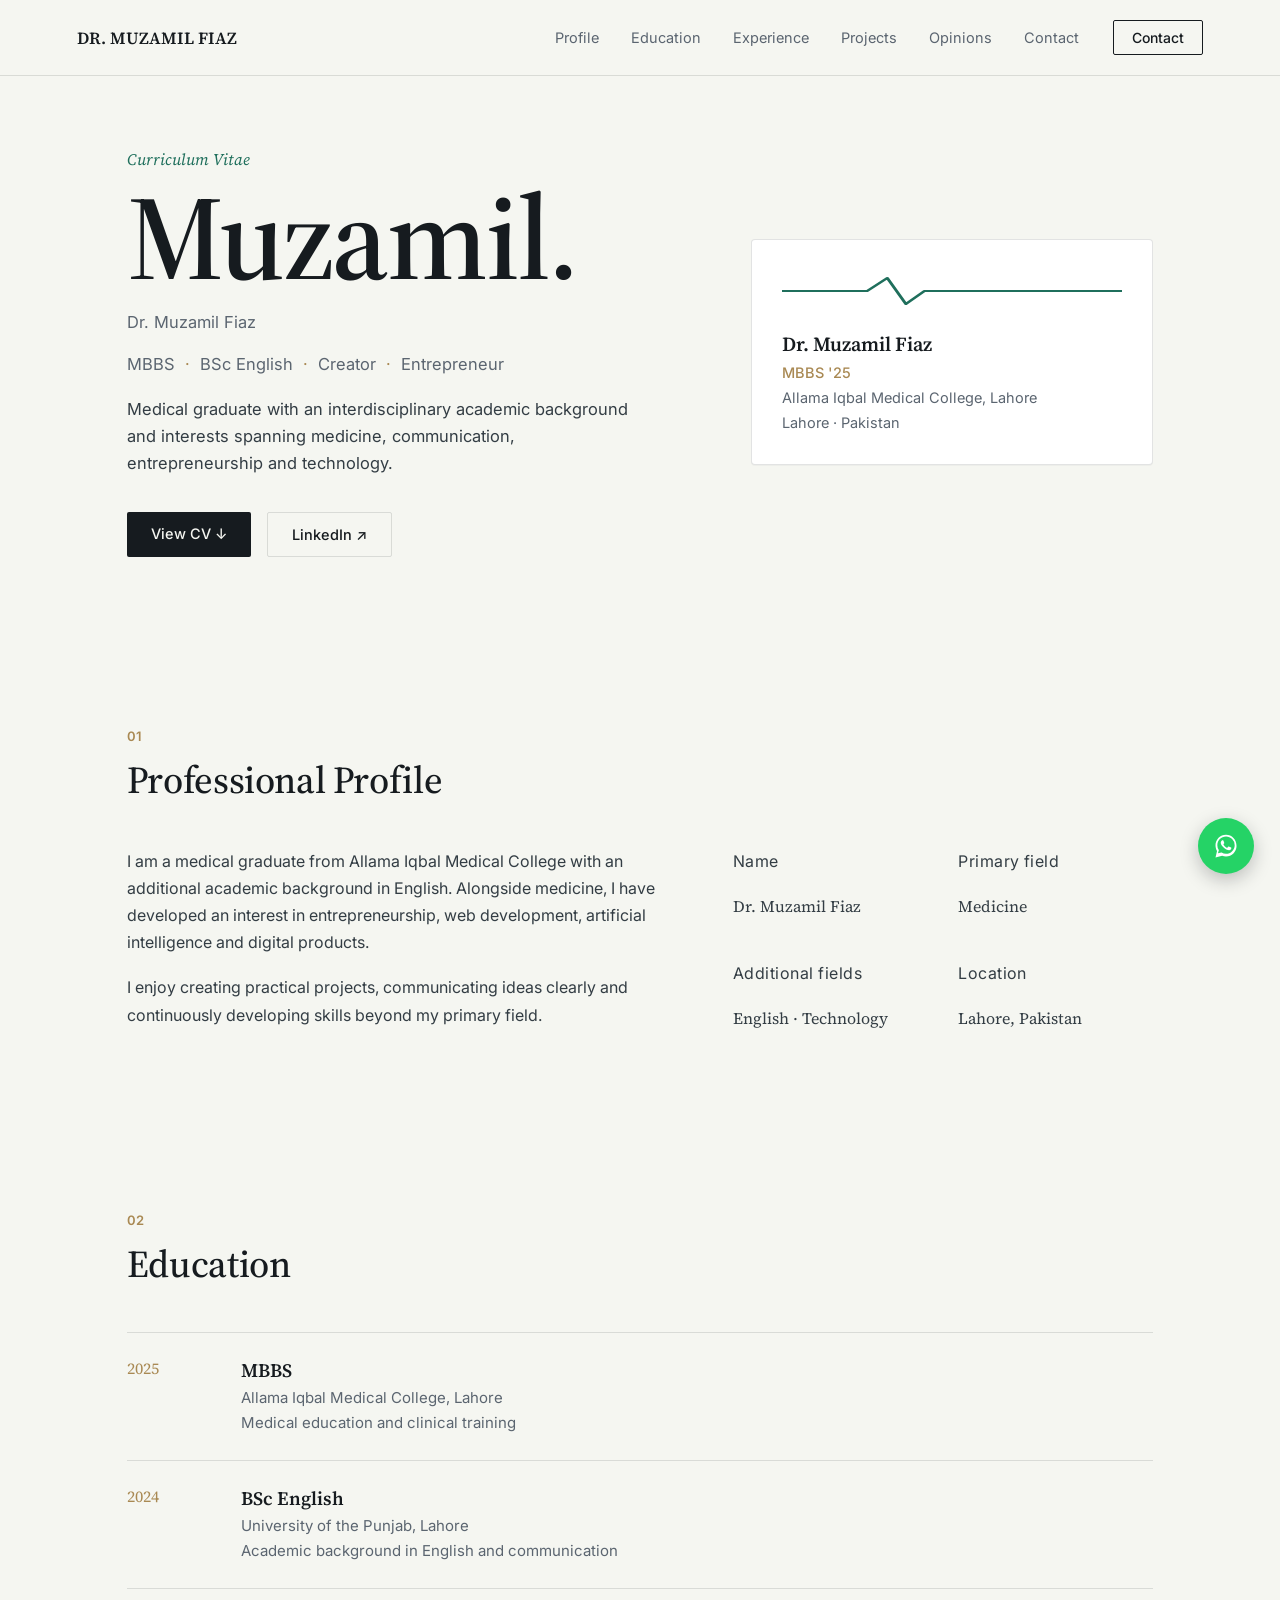
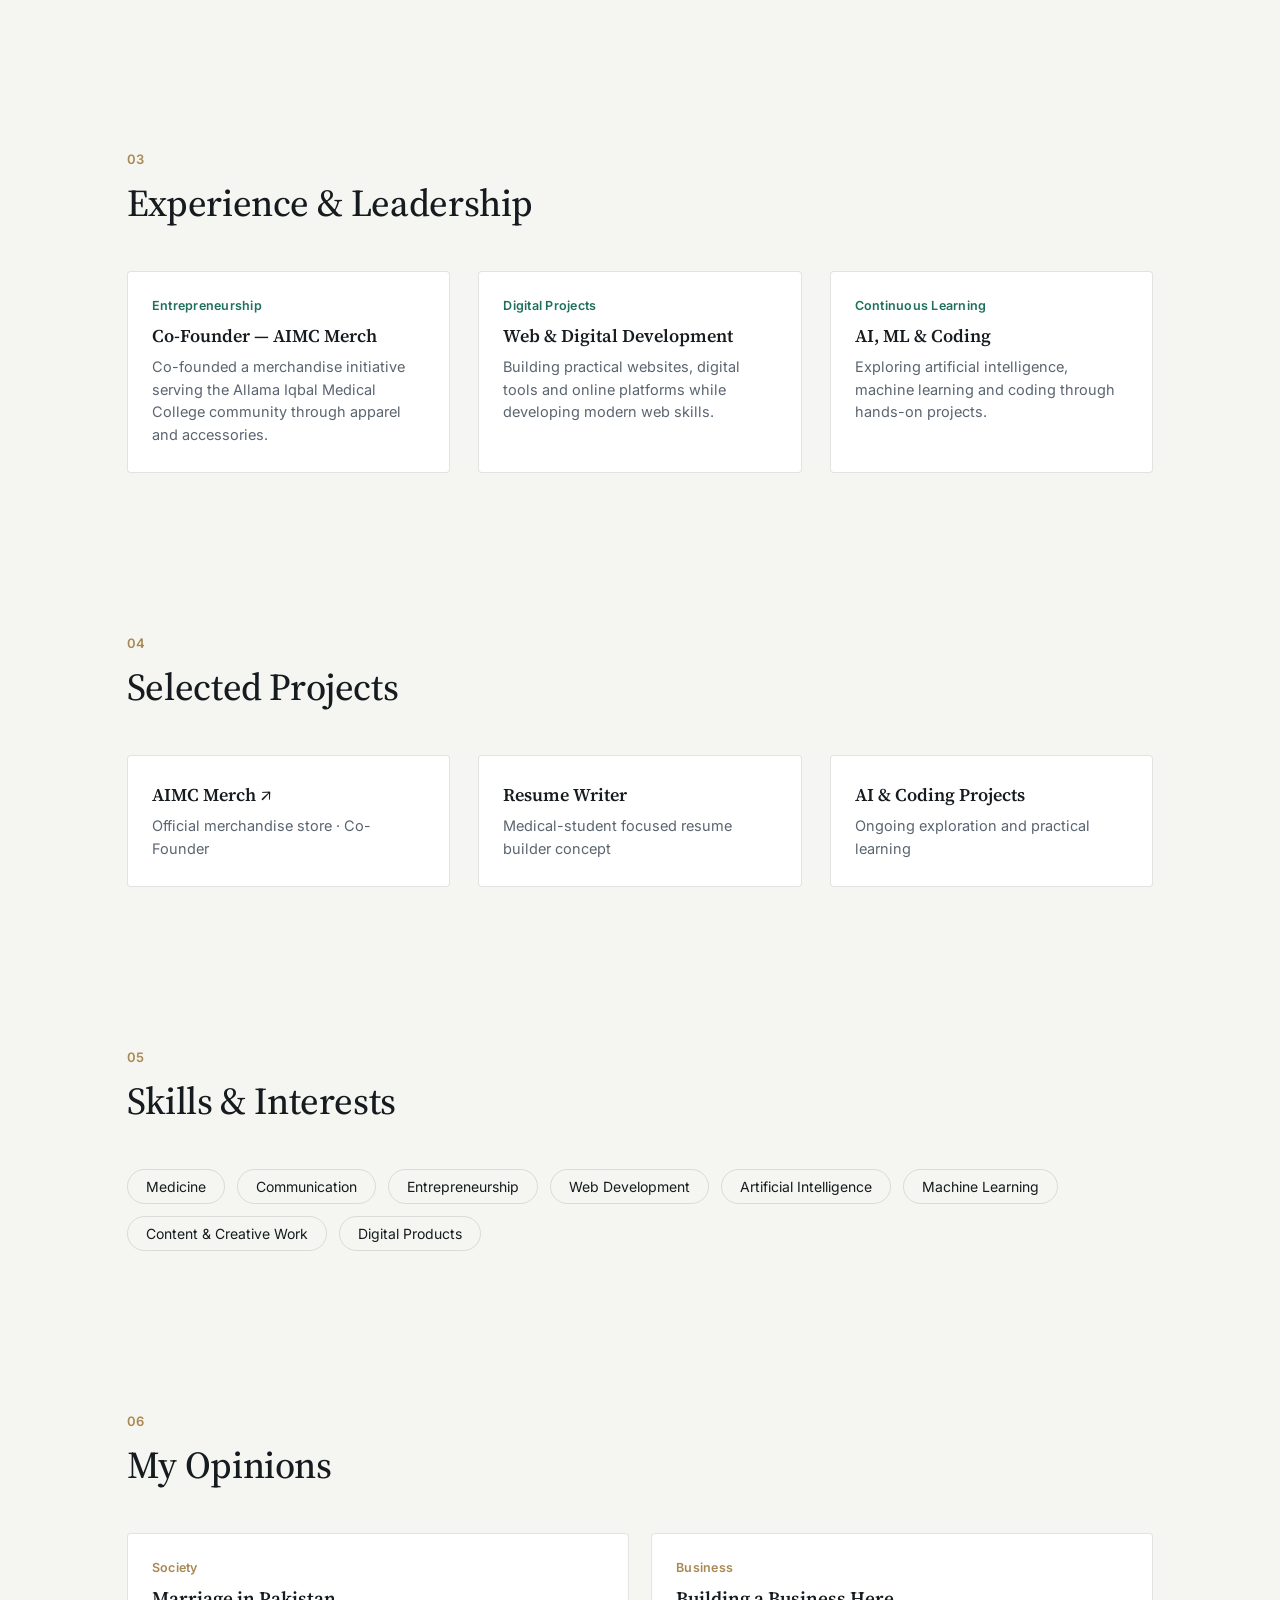
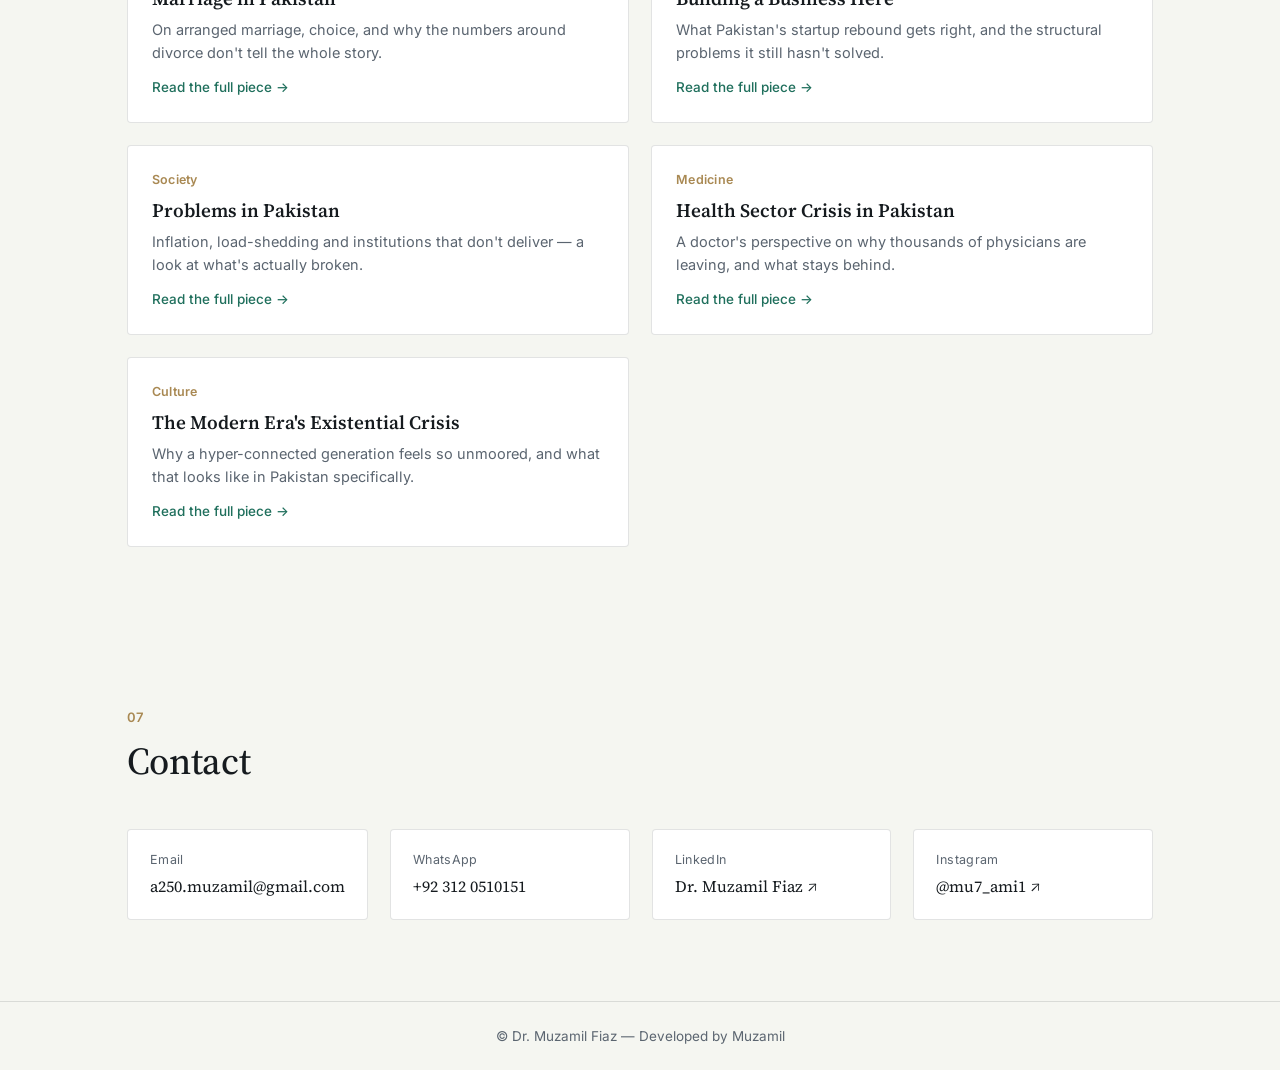
==== commit c88daf49: "Rename index-3.html to index.html" ====
--- a/index.html
+++ b/index.html
@@ -132,16 +132,18 @@
   .skill-list{display:flex;flex-wrap:wrap;gap:12px;}
   .skill-chip{border:1px solid var(--line);border-radius:20px;padding:8px 18px;font-size:14px;color:var(--ink);}
 
-  /* ---------- HEALTH TIPS ---------- */
-  .tips-grid{display:grid;grid-template-columns:repeat(2,1fr);gap:22px;}
-  .tip-card{border:1px solid var(--line);border-radius:4px;padding:24px;background:var(--paper-2);}
-  .tip-card h3{font-family:var(--serif);font-size:17px;font-weight:600;margin:0 0 8px;color:var(--teal);}
-  .tip-card p{font-size:14.5px;color:var(--muted);line-height:1.6;margin:0;}
-  .tips-note{
-    margin-top:30px;font-size:13.5px;color:var(--muted);border-top:1px solid var(--line);
-    padding-top:20px;line-height:1.6;max-width:70ch;
-  }
-  @media (max-width:860px){.tips-grid{grid-template-columns:1fr;}}
+  /* ---------- OPINIONS ---------- */
+  .opinion-grid{display:grid;grid-template-columns:repeat(2,1fr);gap:22px;}
+  .opinion-card{
+    display:block; border:1px solid var(--line); border-radius:4px; padding:26px 24px;
+    background:var(--paper-2); transition:border-color .2s ease, transform .2s ease;
+  }
+  .opinion-card:hover{border-color:var(--teal); transform:translateY(-2px);}
+  .opinion-tag{font-size:12.5px;color:var(--gold);font-weight:600;letter-spacing:0.02em;margin-bottom:10px;display:block;}
+  .opinion-card h3{font-family:var(--serif);font-size:19px;font-weight:600;margin:0 0 8px;}
+  .opinion-card p{font-size:14.5px;color:var(--muted);line-height:1.55;margin:0 0 12px;}
+  .opinion-read{font-size:13.5px;color:var(--teal);font-weight:500;}
+  @media (max-width:860px){.opinion-grid{grid-template-columns:1fr;}}
 
   /* ---------- CONTACT ---------- */
   .contact-grid{display:grid;grid-template-columns:repeat(4,1fr);gap:22px;}
@@ -175,7 +177,7 @@
       <a href="#education">Education</a>
       <a href="#experience">Experience</a>
       <a href="#projects">Projects</a>
-      <a href="#health-tips">Health Tips</a>
+      <a href="#opinions">Opinions</a>
       <a href="#contact">Contact</a>
     </nav>
     <a class="contact-btn" href="#contact">Contact</a>
@@ -307,37 +309,42 @@
   </div>
 </section>
 
-<!-- ============ HEALTH TIPS ============ -->
-<section id="health-tips">
+<!-- ============ MY OPINIONS ============ -->
+<section id="opinions">
   <span class="section-index">06</span>
-  <h2>Health Tips</h2>
-  <div class="tips-grid">
-    <div class="tip-card">
-      <h3>Stay hydrated</h3>
-      <p>Aim for consistent water intake through the day rather than large amounts at once. Thirst, dark urine and headaches are early signs of dehydration worth paying attention to.</p>
-    </div>
-    <div class="tip-card">
-      <h3>Prioritize sleep</h3>
-      <p>Most adults need 7–9 hours a night. A consistent sleep and wake time does more for energy and mood than an extra hour of sleep taken irregularly.</p>
-    </div>
-    <div class="tip-card">
-      <h3>Move daily</h3>
-      <p>150 minutes of moderate activity a week — brisk walking counts — supports heart health, mood and long-term metabolic health.</p>
-    </div>
-    <div class="tip-card">
-      <h3>Eat with balance</h3>
-      <p>Build meals around vegetables, whole grains and lean protein, and treat sugary drinks and heavily processed food as occasional rather than daily.</p>
-    </div>
-    <div class="tip-card">
-      <h3>Don't skip checkups</h3>
-      <p>Routine screenings catch problems like high blood pressure, diabetes and high cholesterol early, when they're easiest to manage.</p>
-    </div>
-    <div class="tip-card">
-      <h3>Mind your mental health</h3>
-      <p>Stress, anxiety and low mood are health issues, not weaknesses. Talking to someone — a friend, family member or professional — is a legitimate first step.</p>
-    </div>
-  </div>
-  <p class="tips-note">These are general wellness tips for everyday awareness, not a diagnosis or a substitute for professional medical advice. For any specific symptom or condition, please consult a qualified doctor.</p>
+  <h2>My Opinions</h2>
+  <div class="opinion-grid">
+    <a class="opinion-card" href="blog/marriage.html">
+      <span class="opinion-tag">Society</span>
+      <h3>Marriage in Pakistan</h3>
+      <p>On arranged marriage, choice, and why the numbers around divorce don't tell the whole story.</p>
+      <span class="opinion-read">Read the full piece →</span>
+    </a>
+    <a class="opinion-card" href="blog/business.html">
+      <span class="opinion-tag">Business</span>
+      <h3>Building a Business Here</h3>
+      <p>What Pakistan's startup rebound gets right, and the structural problems it still hasn't solved.</p>
+      <span class="opinion-read">Read the full piece →</span>
+    </a>
+    <a class="opinion-card" href="blog/pakistan-problems.html">
+      <span class="opinion-tag">Society</span>
+      <h3>Problems in Pakistan</h3>
+      <p>Inflation, load-shedding and institutions that don't deliver — a look at what's actually broken.</p>
+      <span class="opinion-read">Read the full piece →</span>
+    </a>
+    <a class="opinion-card" href="blog/health-crisis.html">
+      <span class="opinion-tag">Medicine</span>
+      <h3>Health Sector Crisis in Pakistan</h3>
+      <p>A doctor's perspective on why thousands of physicians are leaving, and what stays behind.</p>
+      <span class="opinion-read">Read the full piece →</span>
+    </a>
+    <a class="opinion-card" href="blog/existential-crisis.html">
+      <span class="opinion-tag">Culture</span>
+      <h3>The Modern Era's Existential Crisis</h3>
+      <p>Why a hyper-connected generation feels so unmoored, and what that looks like in Pakistan specifically.</p>
+      <span class="opinion-read">Read the full piece →</span>
+    </a>
+  </div>
 </section>
 
 <!-- ============ CONTACT ============ -->
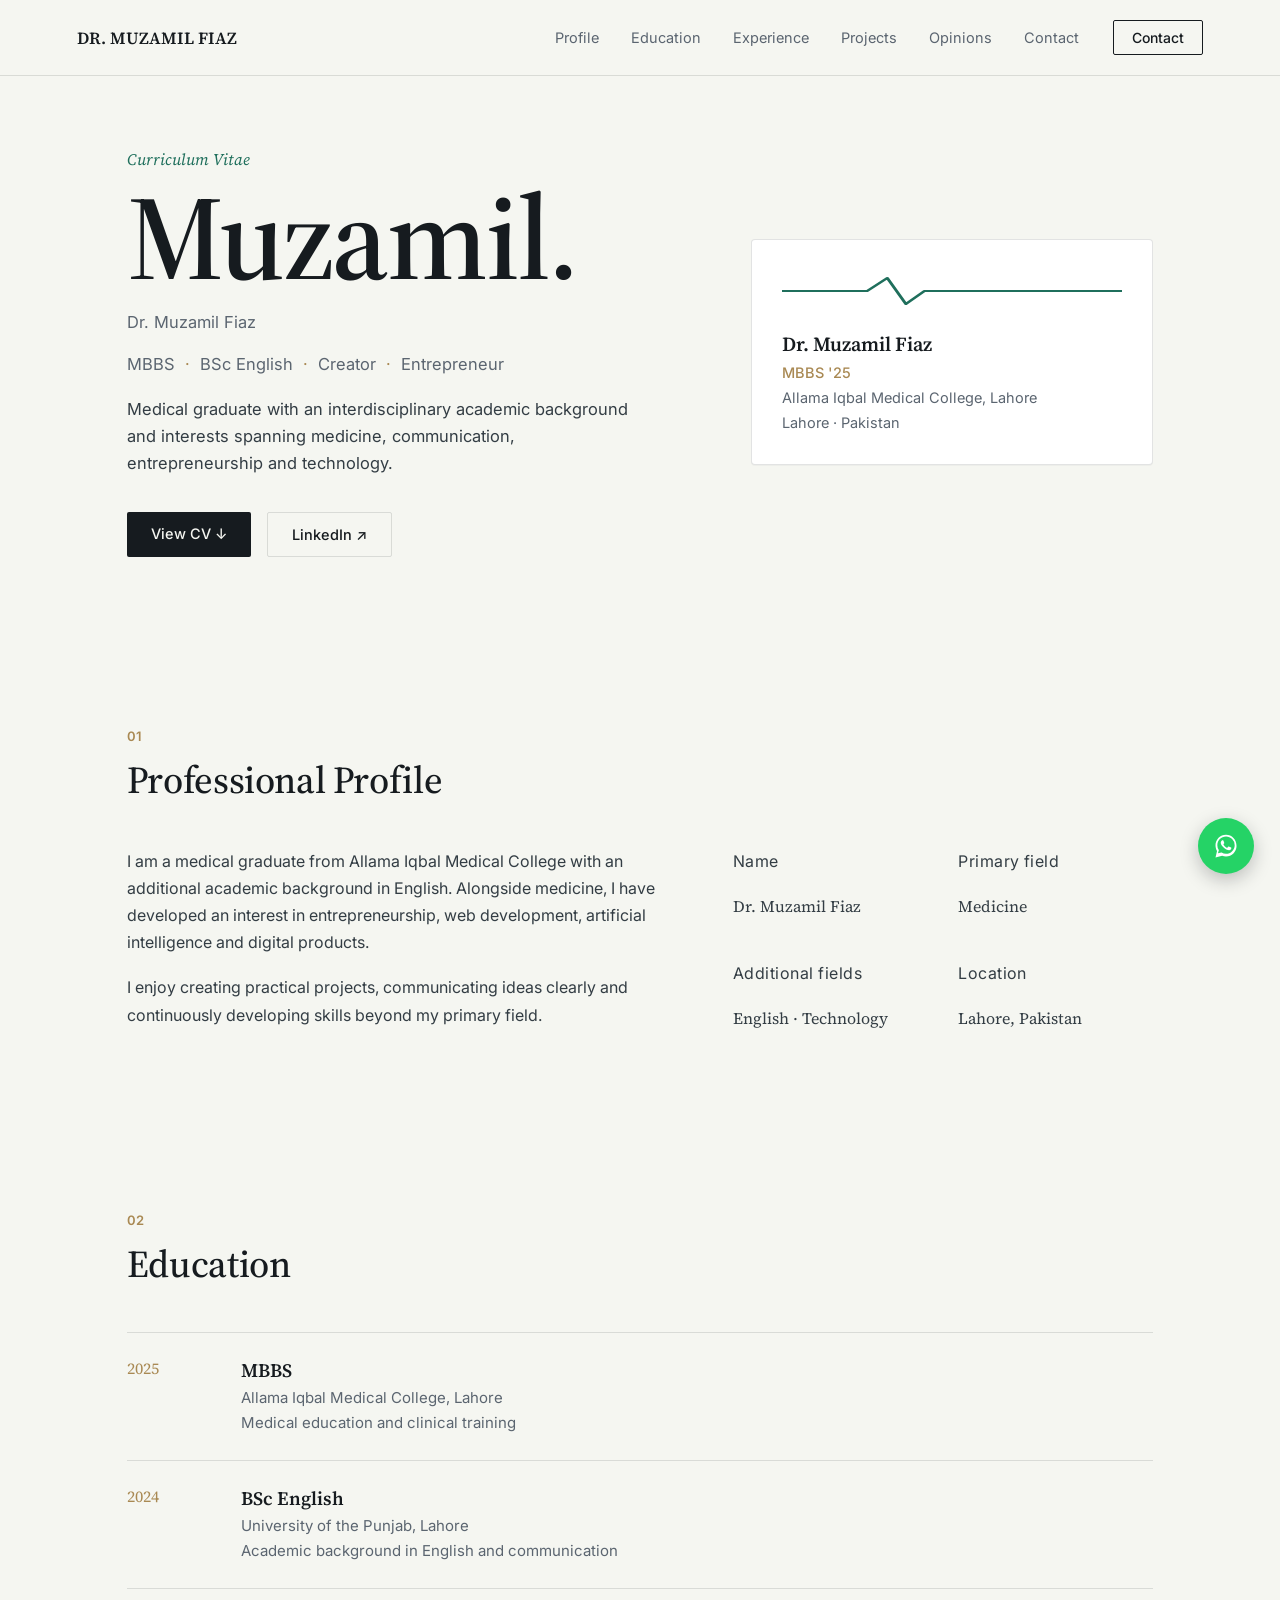
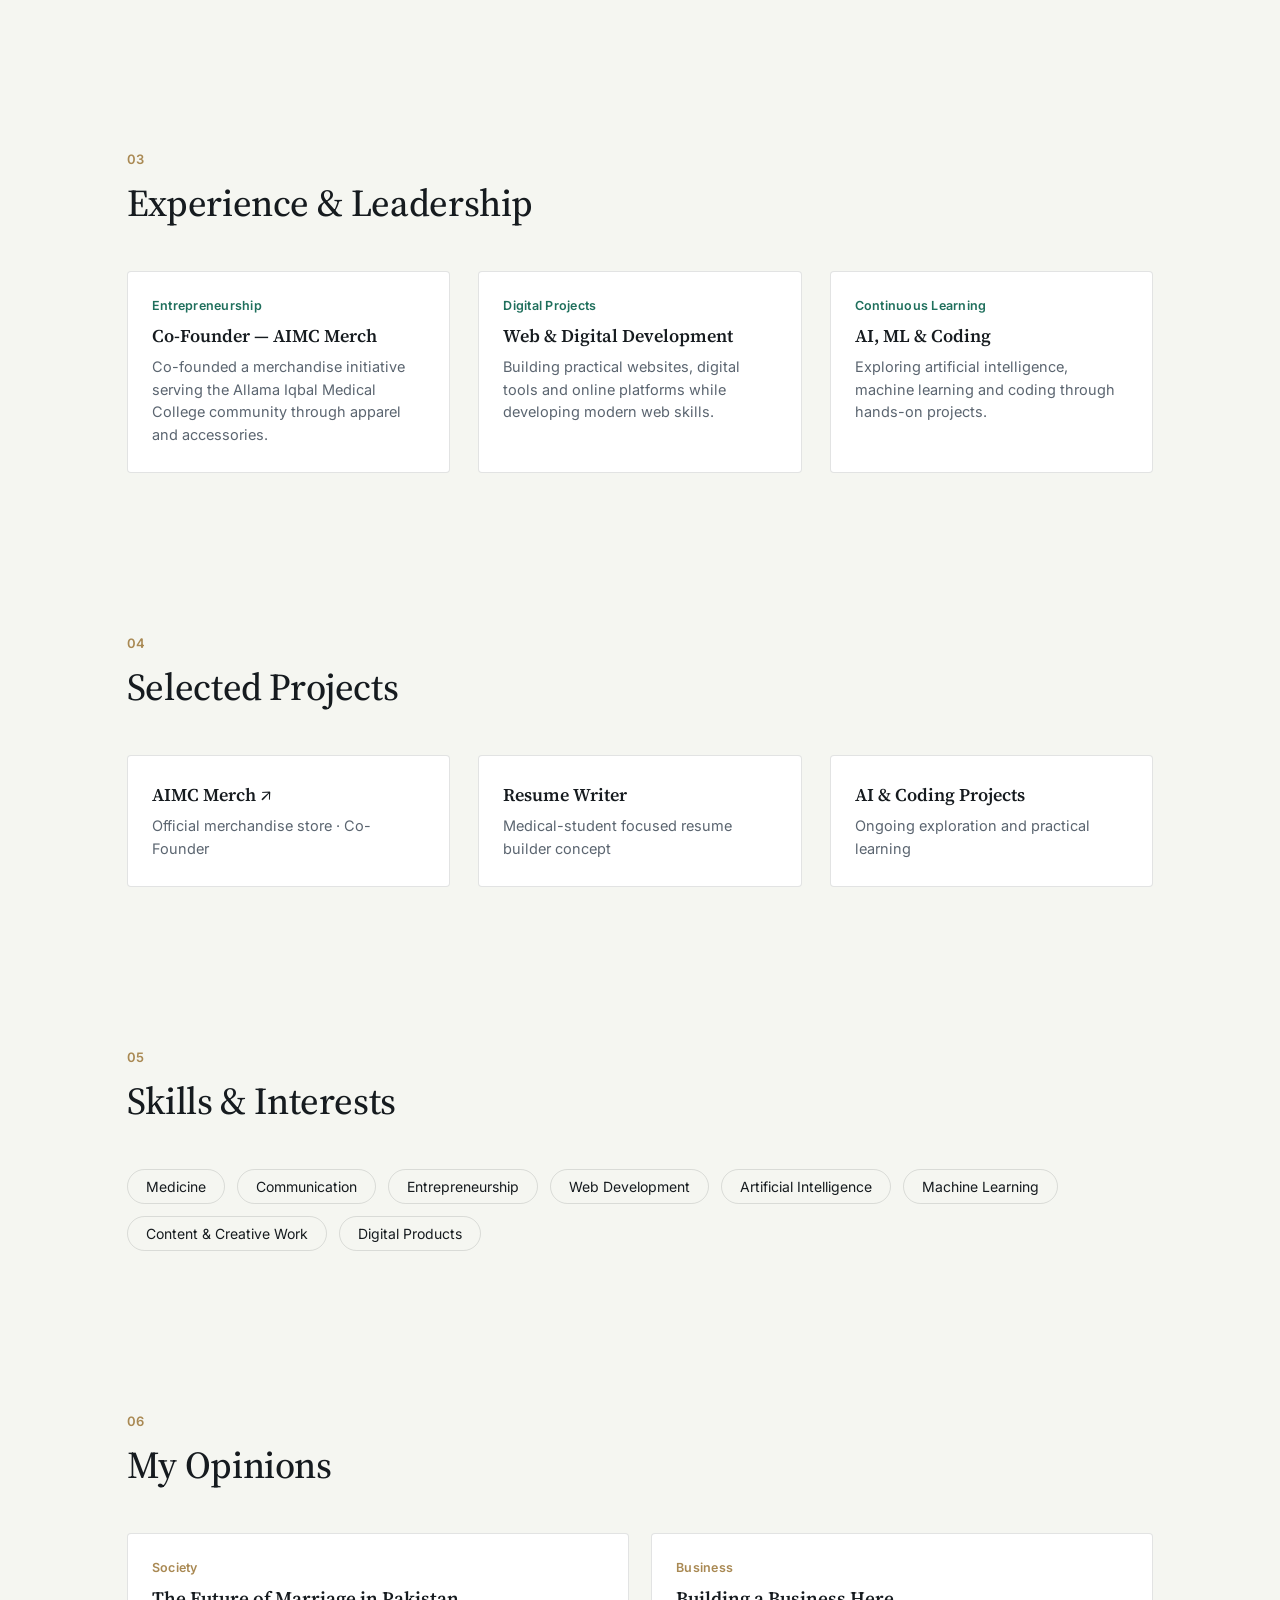
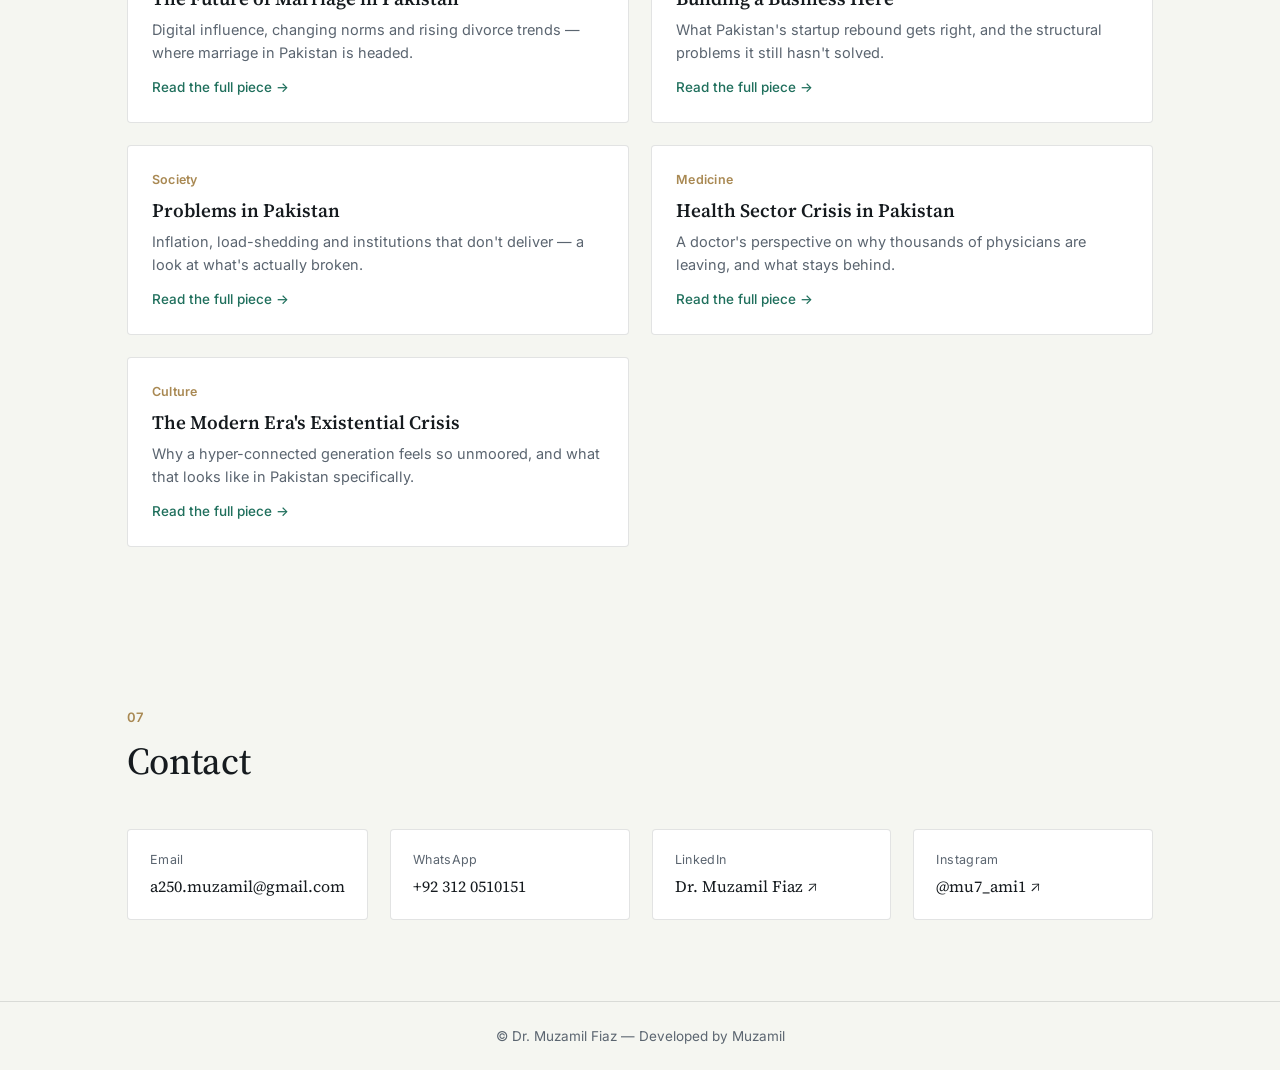
==== commit a31fc62a: "Add files via upload" ====
--- a/index.html
+++ b/index.html
@@ -316,8 +316,8 @@
   <div class="opinion-grid">
     <a class="opinion-card" href="blog/marriage.html">
       <span class="opinion-tag">Society</span>
-      <h3>Marriage in Pakistan</h3>
-      <p>On arranged marriage, choice, and why the numbers around divorce don't tell the whole story.</p>
+      <h3>The Future of Marriage in Pakistan</h3>
+      <p>Digital influence, changing norms and rising divorce trends — where marriage in Pakistan is headed.</p>
       <span class="opinion-read">Read the full piece →</span>
     </a>
     <a class="opinion-card" href="blog/business.html">
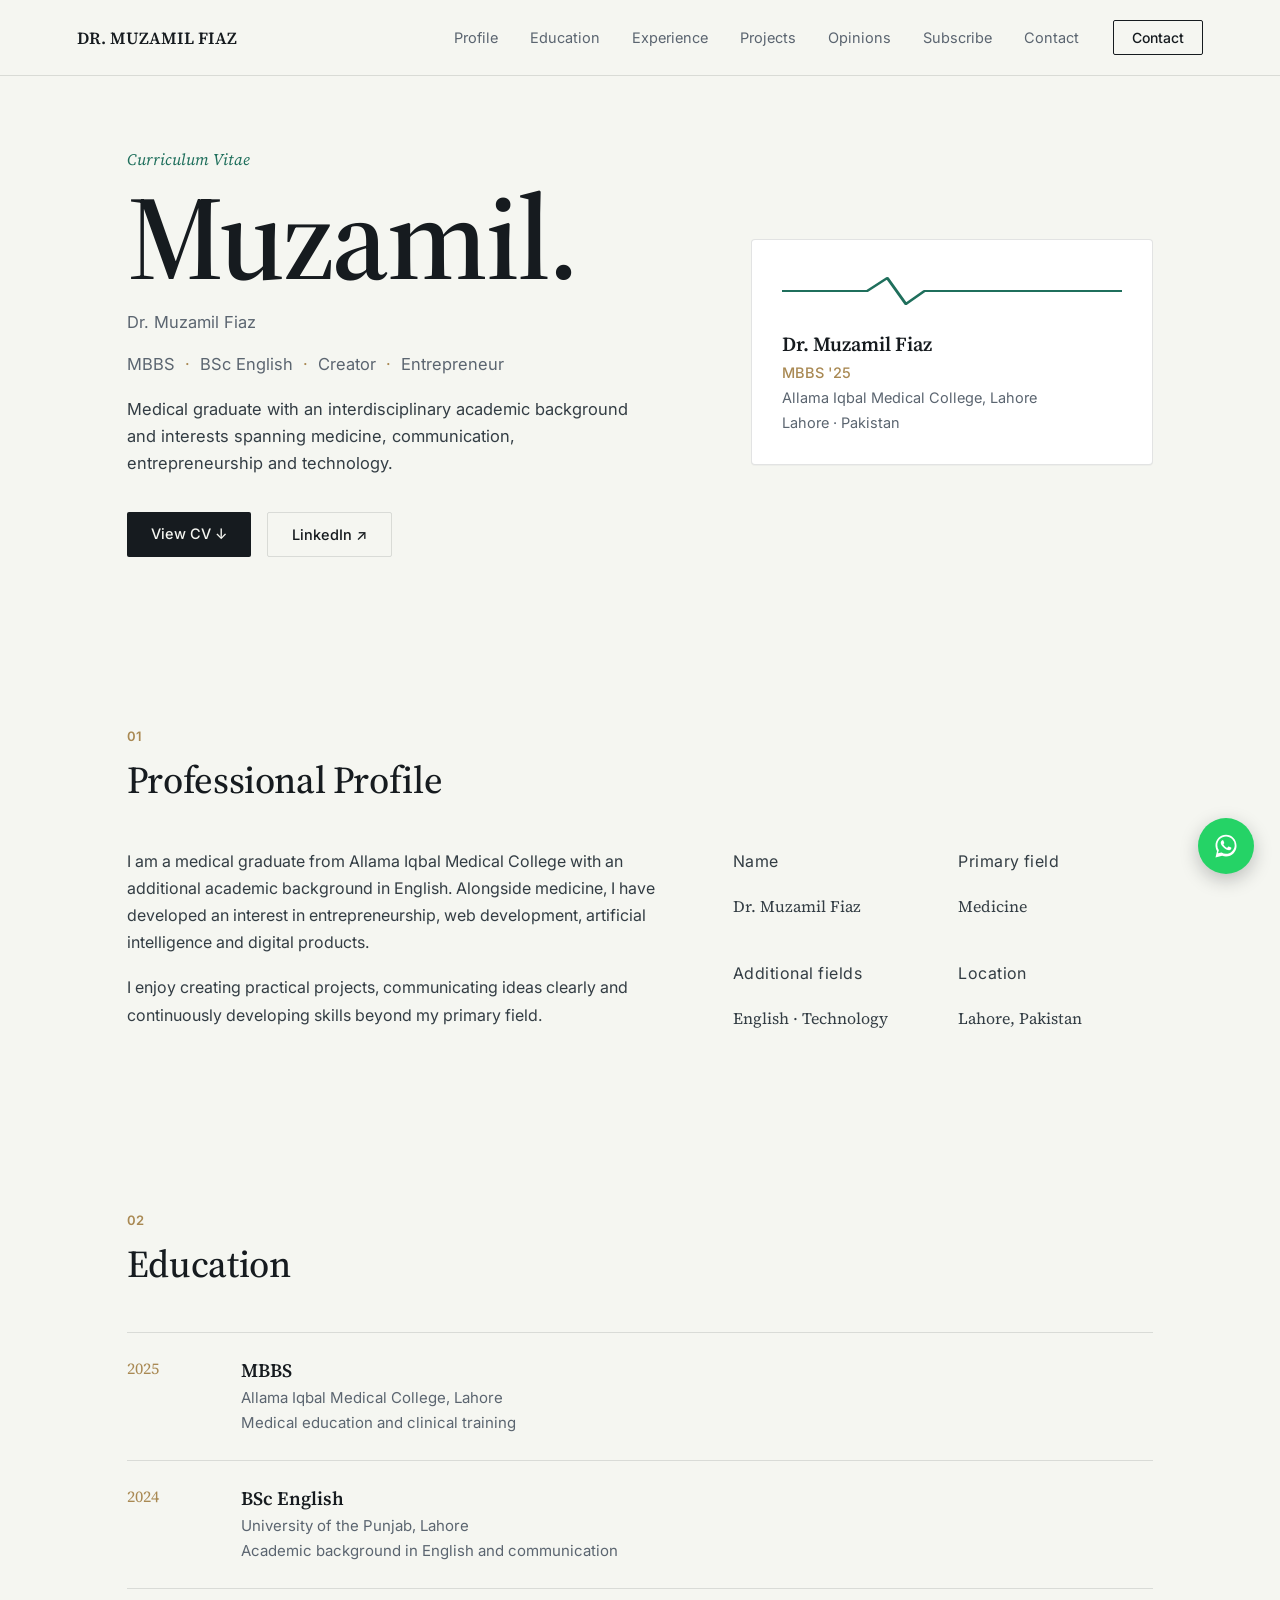
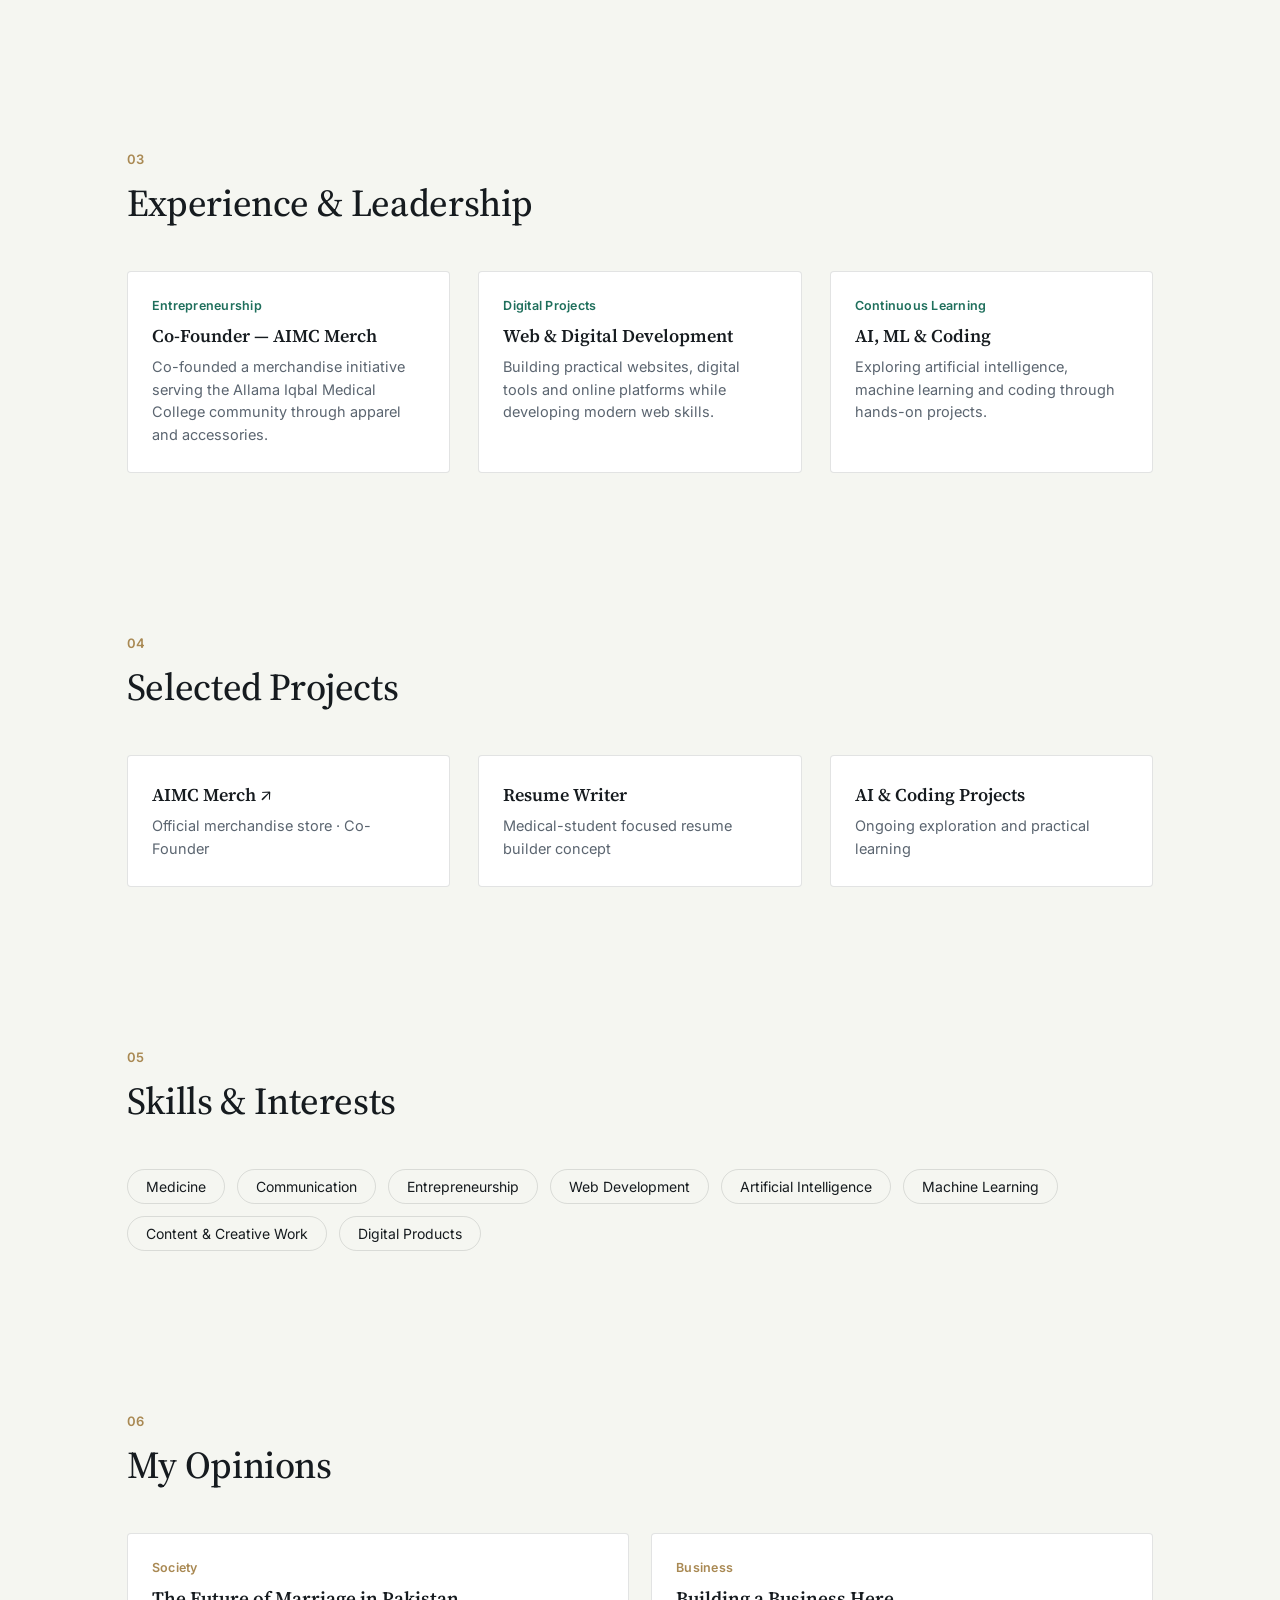
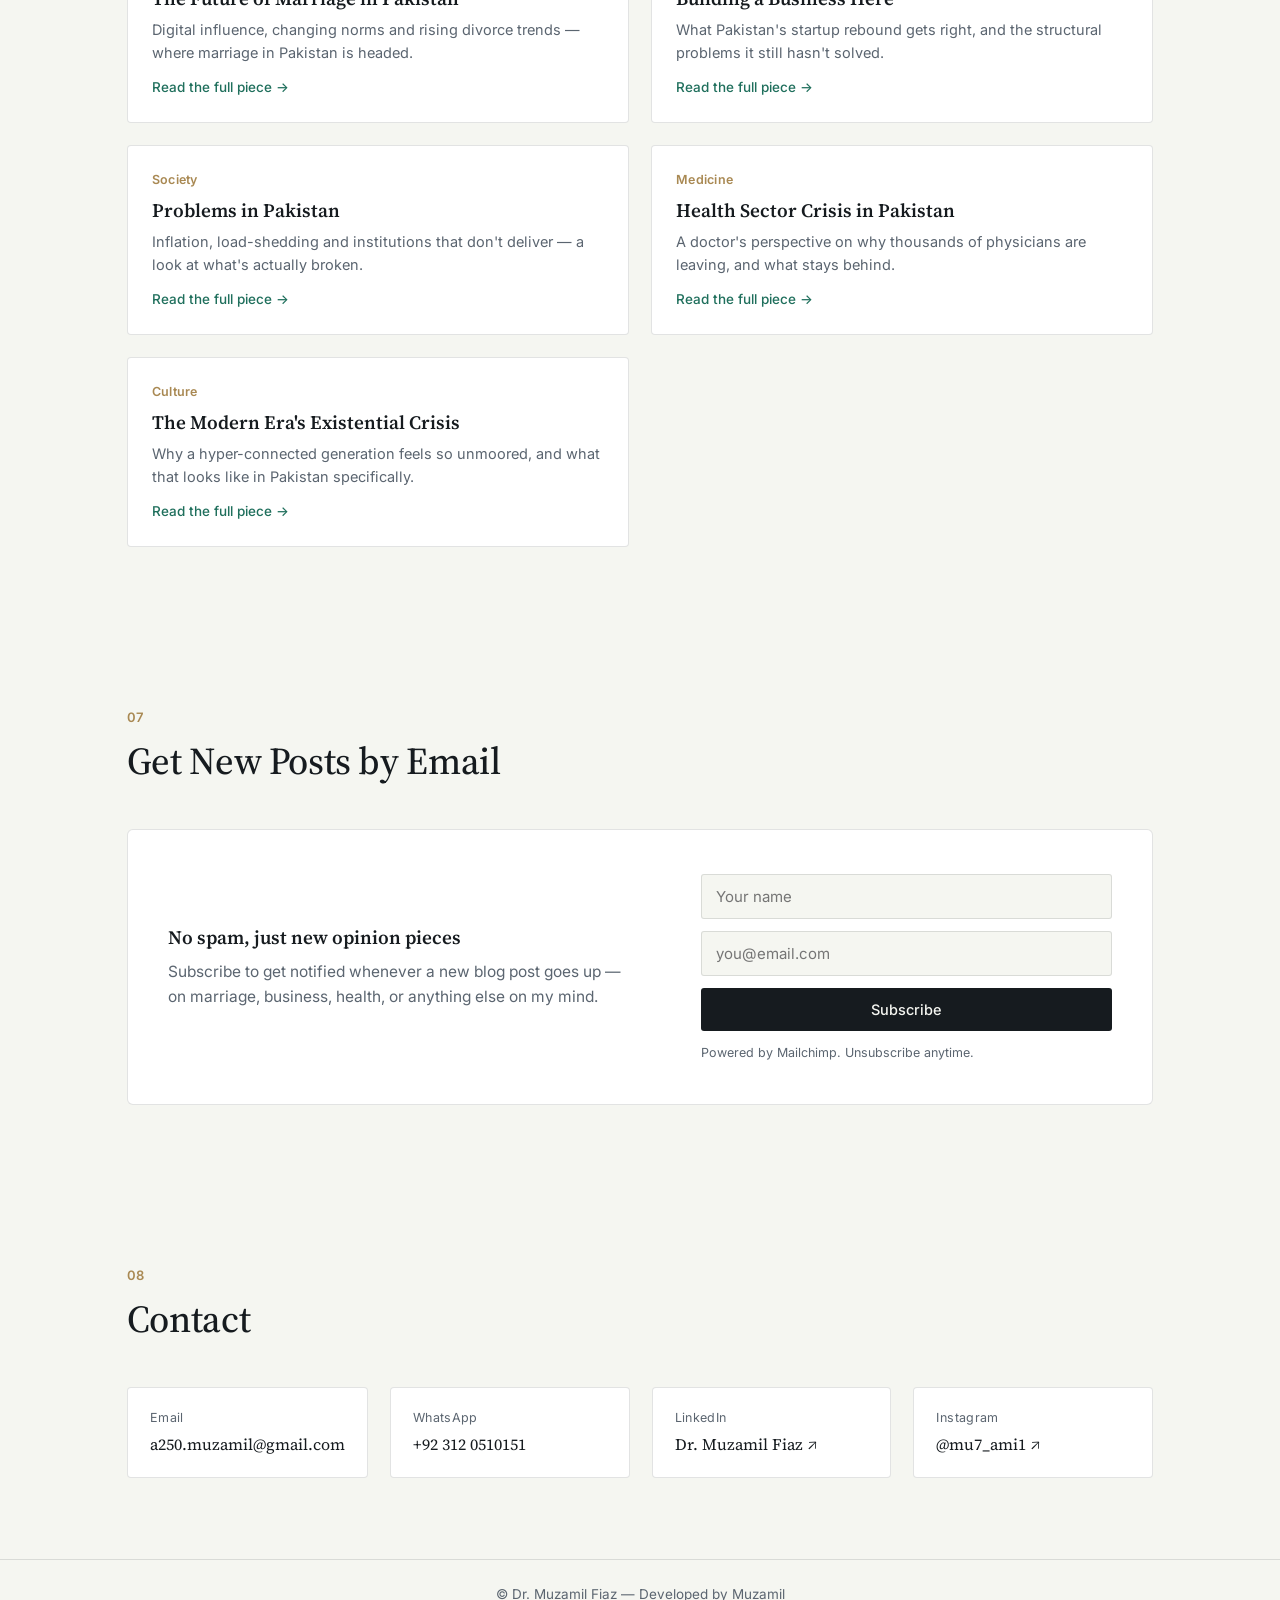
==== commit 6ed0da85: "Add files via upload" ====
--- a/index.html
+++ b/index.html
@@ -145,6 +145,27 @@
   .opinion-read{font-size:13.5px;color:var(--teal);font-weight:500;}
   @media (max-width:860px){.opinion-grid{grid-template-columns:1fr;}}
 
+  /* ---------- SUBSCRIBE ---------- */
+  .subscribe-box{
+    background:var(--paper-2); border:1px solid var(--line); border-radius:6px;
+    padding:44px 40px; display:grid; grid-template-columns:1.2fr 1fr; gap:40px; align-items:center;
+  }
+  .subscribe-box .copy p{font-size:15.5px;color:var(--muted);line-height:1.6;margin:10px 0 0;max-width:46ch;}
+  .subscribe-form{display:flex; flex-direction:column; gap:12px;}
+  .subscribe-form input[type="text"],
+  .subscribe-form input[type="email"]{
+    font-family:var(--sans); font-size:15px; padding:12px 14px; border:1px solid var(--line);
+    border-radius:3px; background:var(--paper); color:var(--ink); width:100%;
+  }
+  .subscribe-form input:focus{outline:2px solid var(--teal); outline-offset:1px; border-color:var(--teal);}
+  .subscribe-form button{
+    font-family:var(--sans); font-size:14.5px; font-weight:500; background:var(--ink); color:var(--paper);
+    border:none; padding:13px 20px; border-radius:3px; cursor:pointer; transition:background .2s ease;
+  }
+  .subscribe-form button:hover{background:var(--teal);}
+  .subscribe-note{font-size:12.5px; color:var(--muted); margin-top:2px;}
+  @media (max-width:860px){.subscribe-box{grid-template-columns:1fr;}}
+
   /* ---------- CONTACT ---------- */
   .contact-grid{display:grid;grid-template-columns:repeat(4,1fr);gap:22px;}
   .contact-card{border:1px solid var(--line);border-radius:4px;padding:22px;background:var(--paper-2);}
@@ -178,6 +199,7 @@
       <a href="#experience">Experience</a>
       <a href="#projects">Projects</a>
       <a href="#opinions">Opinions</a>
+      <a href="#subscribe">Subscribe</a>
       <a href="#contact">Contact</a>
     </nav>
     <a class="contact-btn" href="#contact">Contact</a>
@@ -347,9 +369,30 @@
   </div>
 </section>
 
+<!-- ============ SUBSCRIBE ============ -->
+<section id="subscribe">
+  <span class="section-index">07</span>
+  <h2>Get New Posts by Email</h2>
+  <div class="subscribe-box">
+    <div class="copy">
+      <h3 style="font-family:var(--serif);font-size:19px;font-weight:600;margin:0;">No spam, just new opinion pieces</h3>
+      <p>Subscribe to get notified whenever a new blog post goes up — on marriage, business, health, or anything else on my mind.</p>
+    </div>
+    <form action="https://site.us11.list-manage.com/subscribe/post?u=0ccd4b7c681e781d97c830a73&amp;id=cae2362944&amp;f_id=0075dfe3f0" method="post" id="mc-embedded-subscribe-form" name="mc-embedded-subscribe-form" class="validate subscribe-form" target="_blank" novalidate>
+      <input type="text" name="FNAME" id="mce-FNAME" placeholder="Your name">
+      <input type="email" name="EMAIL" class="required email" id="mce-EMAIL" required placeholder="you@email.com">
+      <div aria-hidden="true" style="position:absolute;left:-5000px;">
+        <input type="text" name="b_0ccd4b7c681e781d97c830a73_cae2362944" tabindex="-1" value="">
+      </div>
+      <button type="submit" id="mc-embedded-subscribe">Subscribe</button>
+      <span class="subscribe-note">Powered by Mailchimp. Unsubscribe anytime.</span>
+    </form>
+  </div>
+</section>
+
 <!-- ============ CONTACT ============ -->
 <section id="contact">
-  <span class="section-index">07</span>
+  <span class="section-index">08</span>
   <h2>Contact</h2>
   <div class="contact-grid">
     <a class="contact-card" href="mailto:a250.muzamil@gmail.com">
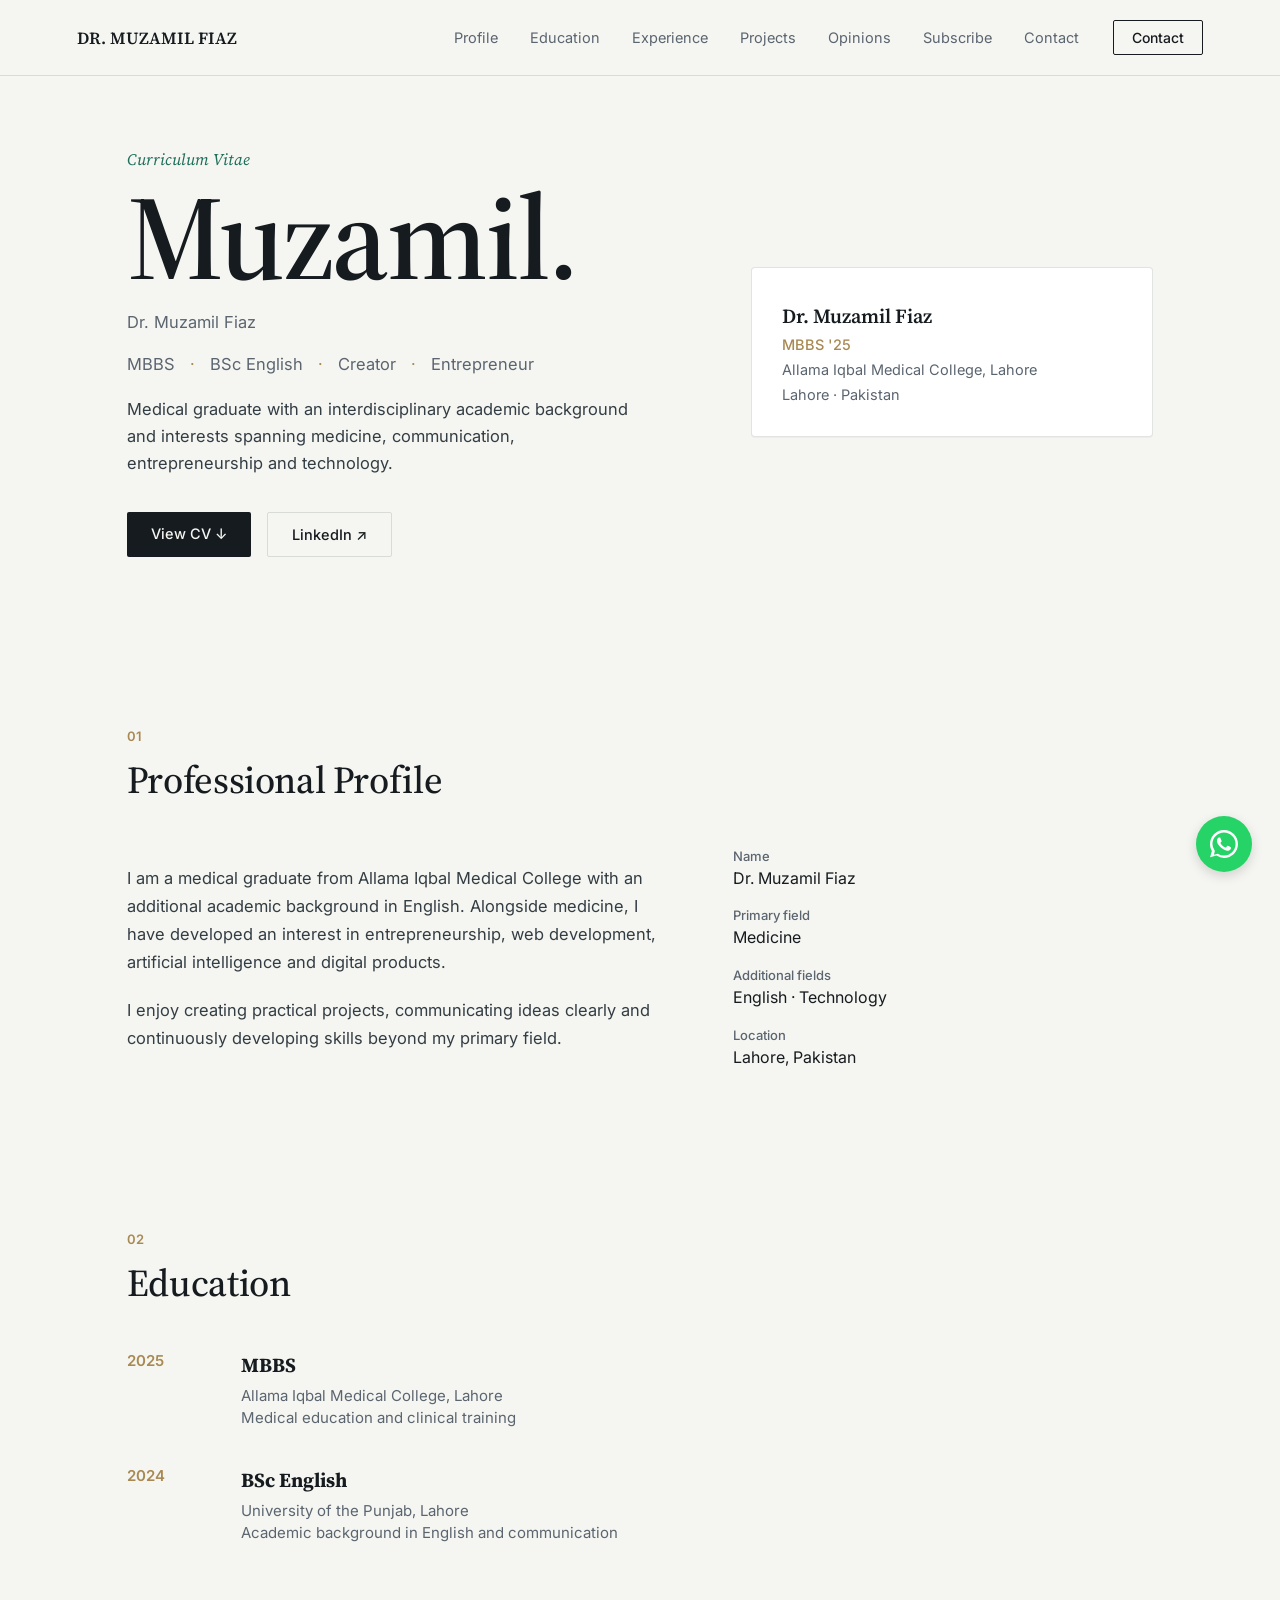
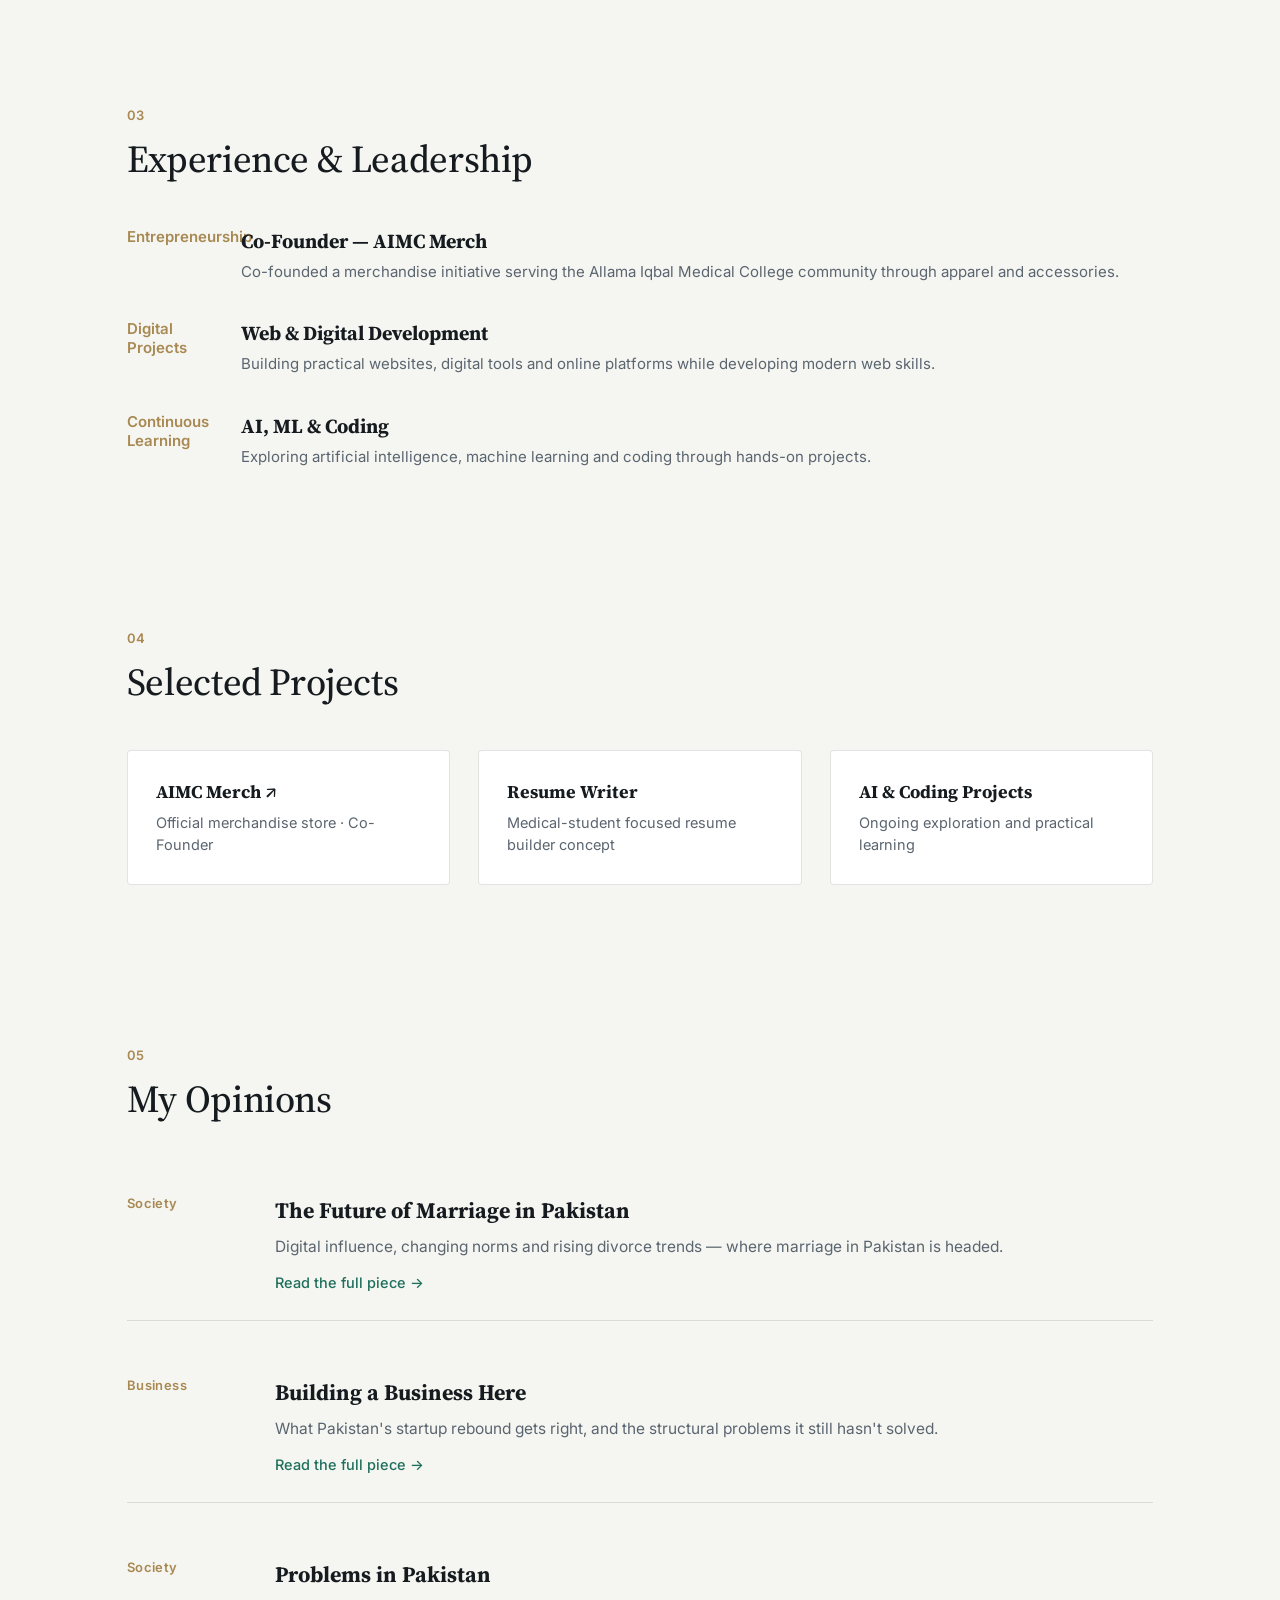
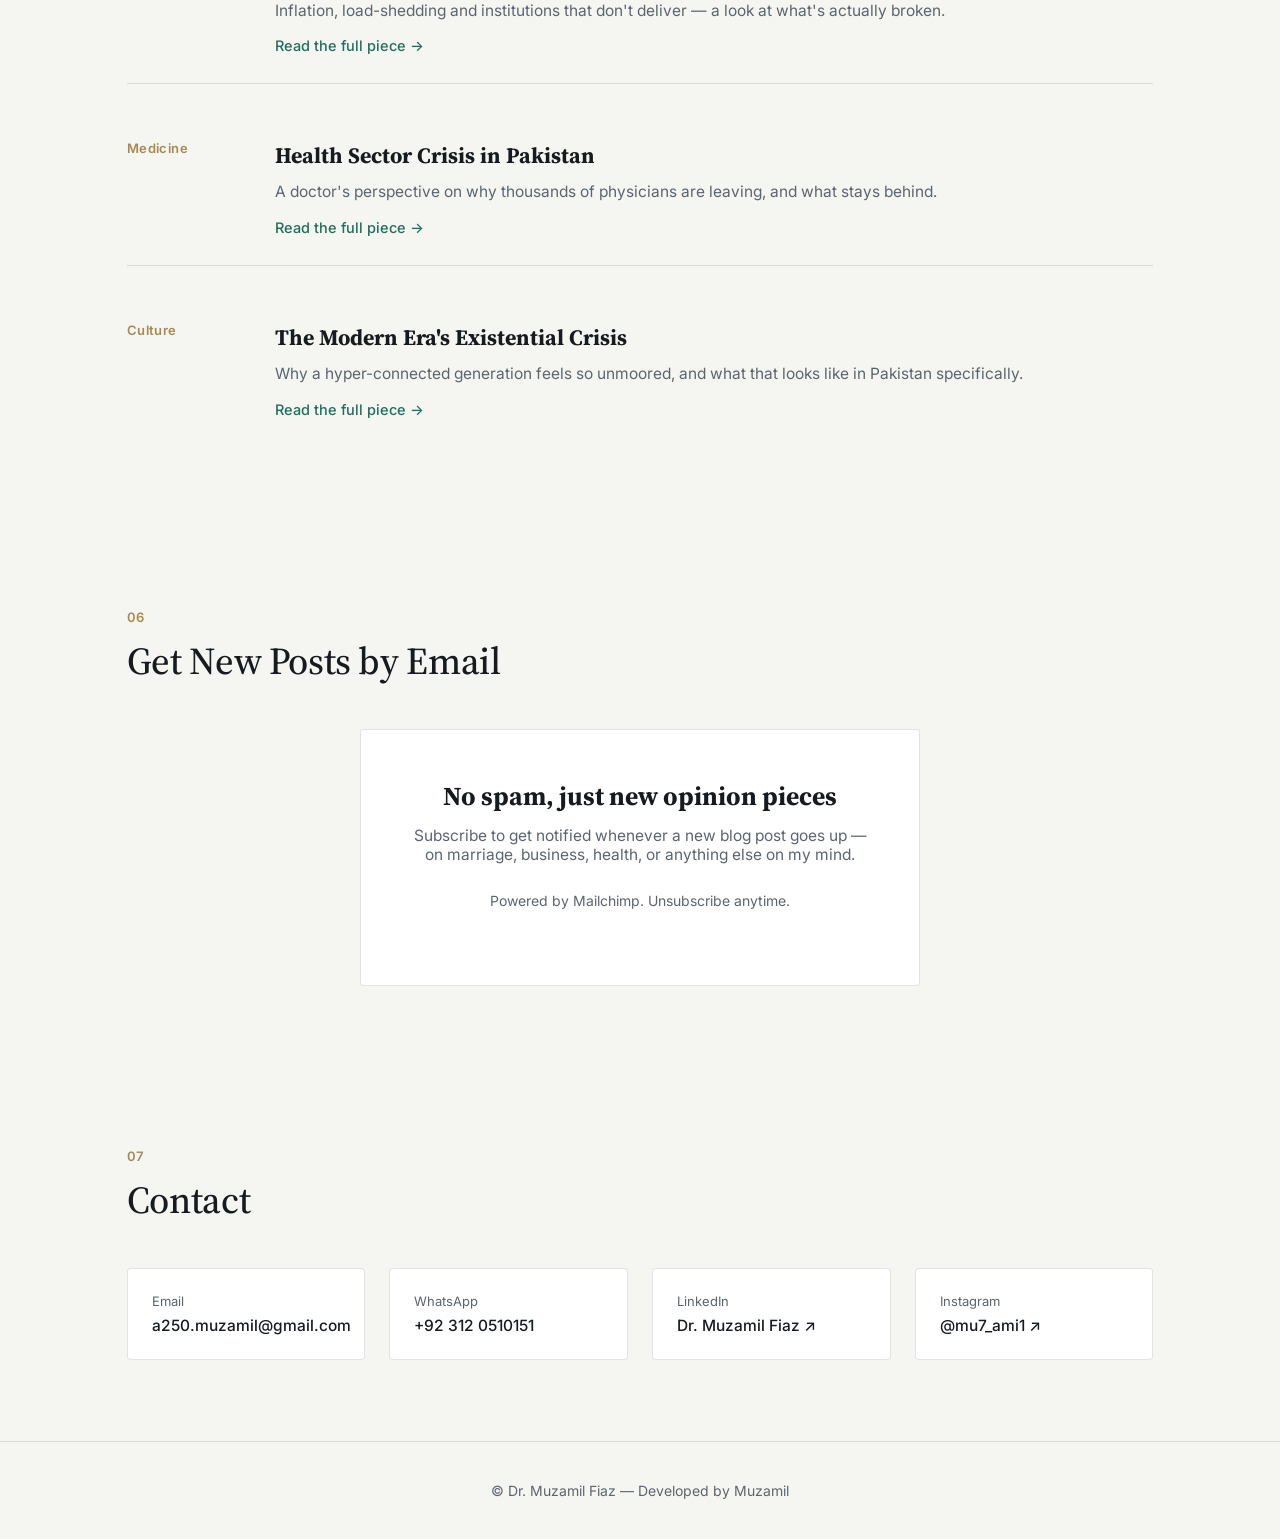
==== commit 3da6152e: "Add files via upload" ====
--- a/index.html
+++ b/index.html
@@ -1,429 +1,762 @@
 <!DOCTYPE html>
 <html lang="en">
 <head>
-<meta charset="UTF-8">
-<meta name="viewport" content="width=device-width,initial-scale=1">
-<meta name="description" content="Dr. Muzamil Fiaz — Professional CV and portfolio.">
-<title>Dr. Muzamil Fiaz | CV</title>
-<link rel="preconnect" href="https://fonts.googleapis.com">
-<link rel="preconnect" href="https://fonts.gstatic.com" crossorigin>
-<link href="https://fonts.googleapis.com/css2?family=Source+Serif+4:ital,opsz,wght@0,8..60,400;0,8..60,500;0,8..60,600;1,8..60,400&family=Inter:wght@400;500;600&display=swap" rel="stylesheet">
-<style>
-  :root{
-    --ink:#161B1F;
-    --paper:#F5F6F1;
-    --paper-2:#FFFFFF;
-    --teal:#1F6F5C;
-    --gold:#A98953;
-    --muted:#5B6570;
-    --line: rgba(22,27,31,0.12);
-    --serif: 'Source Serif 4', Georgia, serif;
-    --sans: 'Inter', system-ui, sans-serif;
+  <meta charset="UTF-8">
+  <meta name="viewport" content="width=device-width, initial-scale=1.0">
+  
+  <!-- Primary Meta Tags -->
+  <title>Dr. Muzamil Fiaz | Medical Graduate, Writer & Entrepreneur</title>
+  <meta name="title" content="Dr. Muzamil Fiaz | Medical Graduate, Writer & Entrepreneur">
+  <meta name="description" content="Official CV and portfolio of Dr. Muzamil Fiaz — MBBS graduate from Allama Iqbal Medical College, writer, entrepreneur, and explorer of technology, AI and digital products.">
+  <meta name="author" content="Dr. Muzamil Fiaz">
+  <meta name="robots" content="index, follow">
+  <link rel="canonical" href="https://muzamilfiaz.site/">
+
+  <!-- Open Graph / Facebook -->
+  <meta property="og:type" content="website">
+  <meta property="og:url" content="https://muzamilfiaz.site/">
+  <meta property="og:title" content="Dr. Muzamil Fiaz | Medical Graduate, Writer & Entrepreneur">
+  <meta property="og:description" content="Official CV and portfolio of Dr. Muzamil Fiaz — MBBS graduate from Allama Iqbal Medical College with interests in entrepreneurship, technology and writing.">
+  <meta property="og:image" content="https://muzamilfiaz.site/assets/og-image.jpg">
+  <meta property="og:site_name" content="Dr. Muzamil Fiaz">
+
+  <!-- Twitter -->
+  <meta name="twitter:card" content="summary_large_image">
+  <meta name="twitter:url" content="https://muzamilfiaz.site/">
+  <meta name="twitter:title" content="Dr. Muzamil Fiaz | Medical Graduate, Writer & Entrepreneur">
+  <meta name="twitter:description" content="Official CV and portfolio of Dr. Muzamil Fiaz — MBBS graduate from Allama Iqbal Medical College with interests in entrepreneurship, technology and writing.">
+  <meta name="twitter:image" content="https://muzamilfiaz.site/assets/og-image.jpg">
+
+  <!-- Favicon -->
+  <link rel="icon" href="/favicon.ico" type="image/x-icon">
+
+  <!-- Fonts -->
+  <link rel="preconnect" href="https://fonts.googleapis.com">
+  <link rel="preconnect" href="https://fonts.gstatic.com" crossorigin>
+  <link href="https://fonts.googleapis.com/css2?family=Source+Serif+4:ital,opsz,wght@0,8..60,400;0,8..60,500;0,8..60,600;1,8..60,400&family=Inter:wght@400;500;600&display=swap" rel="stylesheet">
+
+  <!-- JSON-LD Schema -->
+  <script type="application/ld+json">
+  {
+    "@context": "https://schema.org",
+    "@type": "Person",
+    "name": "Dr. Muzamil Fiaz",
+    "givenName": "Muzamil",
+    "familyName": "Fiaz",
+    "honorificPrefix": "Dr.",
+    "url": "https://muzamilfiaz.site/",
+    "description": "Medical graduate from Allama Iqbal Medical College with an interdisciplinary background in English, entrepreneurship, web development, and artificial intelligence.",
+    "jobTitle": "Medical Graduate & Entrepreneur",
+    "alumniOf": [
+      {
+        "@type": "CollegeOrUniversity",
+        "name": "Allama Iqbal Medical College",
+        "address": {
+          "@type": "PostalAddress",
+          "addressLocality": "Lahore",
+          "addressCountry": "PK"
+        }
+      },
+      {
+        "@type": "CollegeOrUniversity",
+        "name": "University of the Punjab",
+        "address": {
+          "@type": "PostalAddress",
+          "addressLocality": "Lahore",
+          "addressCountry": "PK"
+        }
+      }
+    ],
+    "knowsAbout": [
+      "Medicine",
+      "English Literature",
+      "Entrepreneurship",
+      "Web Development",
+      "Artificial Intelligence",
+      "Machine Learning"
+    ],
+    "address": {
+      "@type": "PostalAddress",
+      "addressLocality": "Lahore",
+      "addressCountry": "Pakistan"
+    },
+    "email": "a250.muzamil@gmail.com",
+    "telephone": "+92-312-0510151",
+    "sameAs": [
+      "https://www.linkedin.com/in/muzamil-fiaz-1b33b521a",
+      "https://www.instagram.com/mu7_ami1/",
+      "https://wa.me/923120510151"
+    ]
   }
-  *{box-sizing:border-box;}
-  html{scroll-behavior:smooth;}
-  html,body{margin:0;padding:0;background:var(--paper);color:var(--ink);font-family:var(--sans);}
-  a{color:inherit;text-decoration:none;}
-  img{max-width:100%;display:block;}
-  :focus-visible{outline:2px solid var(--teal); outline-offset:3px;}
-  section{padding:9vh 6vw;max-width:1180px;margin:0 auto;}
-  h2{font-family:var(--serif);font-weight:500;font-size:clamp(28px,3.4vw,38px);margin:0 0 42px;letter-spacing:-0.01em;}
-  .section-index{font-size:13px;color:var(--gold);font-weight:600;letter-spacing:0.04em;margin-bottom:10px;display:block;}
-
-  /* ---------- NAV ---------- */
-  header{
-    position:sticky; top:0; z-index:50;
-    display:flex;align-items:center;justify-content:space-between;
-    padding:20px 6vw;
-    border-bottom:1px solid var(--line);
-    background:rgba(245,246,241,0.92);
-    backdrop-filter:blur(6px);
+  </script>
+
+  <script type="application/ld+json">
+  {
+    "@context": "https://schema.org",
+    "@type": "WebSite",
+    "name": "Dr. Muzamil Fiaz",
+    "url": "https://muzamilfiaz.site/",
+    "description": "Official CV, portfolio and opinion pieces by Dr. Muzamil Fiaz",
+    "author": {
+      "@type": "Person",
+      "name": "Dr. Muzamil Fiaz"
+    }
   }
-  .logo{font-family:var(--serif);font-size:17px;font-weight:600;}
-  .nav-links{display:flex;gap:34px;align-items:center;}
-  nav{display:flex;gap:32px;}
-  nav a{font-size:14.5px;color:var(--muted);transition:color .2s ease;}
-  nav a:hover{color:var(--ink);}
-  .contact-btn{
-    border:1px solid var(--ink); padding:8px 18px; border-radius:2px;
-    font-size:14px; font-weight:500; transition:background .2s ease,color .2s ease;
-  }
-  .contact-btn:hover{background:var(--ink); color:var(--paper);}
-  .menu-toggle{display:none;font-size:22px;background:none;border:none;cursor:pointer;color:var(--ink);}
-  @media (max-width:860px){
-    nav{display:none;}
-    .contact-btn{display:none;}
-    .menu-toggle{display:block;}
-  }
-
-  /* ---------- HERO ---------- */
-  .hero{
-    display:grid; grid-template-columns:1.4fr 1fr; gap:60px; align-items:center;
-    padding-top:8vh; padding-bottom:10vh;
-  }
-  .kicker{font-family:var(--serif);font-style:italic;font-size:16px;color:var(--teal);margin:0 0 10px;}
-  .big-name{
-    font-family:var(--serif);
-    font-weight:600;
-    font-size:clamp(64px,10vw,120px);
-    line-height:0.95;
-    letter-spacing:-0.015em;
-    margin:0 0 18px;
-  }
-  .full-name{font-size:16.5px;color:var(--muted);margin:0 0 22px;}
-  .role-line{font-size:16.5px;color:var(--muted);margin:0 0 22px;}
-  .role-line .dot{color:var(--gold);margin:0 10px;}
-  .bio{font-size:16.5px;line-height:1.65;color:#333d44;max-width:52ch;margin:0 0 34px;}
-  .cta-row{display:flex;gap:16px;flex-wrap:wrap;}
-  .btn-primary{background:var(--ink);color:var(--paper);padding:13px 24px;border-radius:2px;font-size:14.5px;font-weight:500;transition:background .2s ease;}
-  .btn-primary:hover{background:var(--teal);}
-  .btn-secondary{border:1px solid var(--line);padding:13px 24px;border-radius:2px;font-size:14.5px;font-weight:500;transition:border-color .2s ease;}
-  .btn-secondary:hover{border-color:var(--ink);}
-
-  .card{
-    position:relative; background:var(--paper-2); border:1px solid var(--line); border-radius:4px;
-    padding:34px 30px 28px; box-shadow:0 1px 0 rgba(22,27,31,0.03);
-  }
-  .card-pulse{display:block;width:100%;height:34px;margin-bottom:22px;}
-  .pulse-path{fill:none;stroke:var(--teal);stroke-width:2;stroke-linecap:round;stroke-linejoin:round;stroke-dasharray:340;stroke-dashoffset:340;animation:draw 1.6s ease-out .3s forwards;}
-  @keyframes draw{to{stroke-dashoffset:0;}}
-  @media (prefers-reduced-motion:reduce){.pulse-path{animation:none;stroke-dashoffset:0;}}
-  .card h3{font-family:var(--serif);font-size:20px;font-weight:600;margin:0 0 4px;}
-  .card p{font-size:14.5px;color:var(--muted);margin:0 0 3px;line-height:1.5;}
-  .card .degree{color:var(--gold);font-weight:500;}
-  @media (max-width:860px){
-    .hero{grid-template-columns:1fr;}
-    .card{order:-1;max-width:320px;}
-  }
-
-  /* ---------- PROFILE ---------- */
-  .profile-grid{display:grid;grid-template-columns:1.3fr 1fr;gap:60px;}
-  .profile-grid p{font-size:16px;line-height:1.7;color:#333d44;margin:0 0 18px;max-width:60ch;}
-  .facts{display:grid;grid-template-columns:1fr 1fr;gap:22px 30px;align-content:start;}
-  .fact-label{font-size:12.5px;color:var(--muted);letter-spacing:0.03em;margin-bottom:4px;}
-  .fact-value{font-family:var(--serif);font-size:17px;}
-  @media (max-width:860px){.profile-grid{grid-template-columns:1fr;}}
-
-  /* ---------- EDUCATION / EXPERIENCE ---------- */
-  .timeline-item{
-    display:grid; grid-template-columns:90px 1fr; gap:24px; padding:24px 0; border-top:1px solid var(--line);
-  }
-  .timeline-item:last-child{border-bottom:1px solid var(--line);}
-  .timeline-year{font-family:var(--serif);color:var(--gold);font-size:16px;}
-  .timeline-item h3{font-family:var(--serif);font-size:19px;font-weight:600;margin:0 0 4px;}
-  .timeline-item p{font-size:15px;color:var(--muted);margin:0 0 2px;line-height:1.5;}
-
-  .exp-grid{display:grid;grid-template-columns:repeat(3,1fr);gap:28px;}
-  .exp-card{border:1px solid var(--line);border-radius:4px;padding:26px 24px;background:var(--paper-2);}
-  .exp-tag{font-size:12.5px;color:var(--teal);font-weight:600;letter-spacing:0.02em;margin-bottom:10px;display:block;}
-  .exp-card h3{font-family:var(--serif);font-size:18px;font-weight:600;margin:0 0 8px;}
-  .exp-card p{font-size:14.5px;color:var(--muted);line-height:1.55;margin:0;}
-  @media (max-width:860px){.exp-grid{grid-template-columns:1fr;}}
-
-  /* ---------- PROJECTS ---------- */
-  .project-grid{display:grid;grid-template-columns:repeat(3,1fr);gap:28px;}
-  .project-card{border:1px solid var(--line);border-radius:4px;padding:26px 24px;background:var(--paper-2);transition:border-color .2s ease;}
-  .project-card:hover{border-color:var(--teal);}
-  .project-card h3{font-family:var(--serif);font-size:18px;font-weight:600;margin:0 0 8px;}
-  .project-card p{font-size:14.5px;color:var(--muted);line-height:1.55;margin:0;}
-  @media (max-width:860px){.project-grid{grid-template-columns:1fr;}}
-
-  /* ---------- SKILLS ---------- */
-  .skill-list{display:flex;flex-wrap:wrap;gap:12px;}
-  .skill-chip{border:1px solid var(--line);border-radius:20px;padding:8px 18px;font-size:14px;color:var(--ink);}
-
-  /* ---------- OPINIONS ---------- */
-  .opinion-grid{display:grid;grid-template-columns:repeat(2,1fr);gap:22px;}
-  .opinion-card{
-    display:block; border:1px solid var(--line); border-radius:4px; padding:26px 24px;
-    background:var(--paper-2); transition:border-color .2s ease, transform .2s ease;
-  }
-  .opinion-card:hover{border-color:var(--teal); transform:translateY(-2px);}
-  .opinion-tag{font-size:12.5px;color:var(--gold);font-weight:600;letter-spacing:0.02em;margin-bottom:10px;display:block;}
-  .opinion-card h3{font-family:var(--serif);font-size:19px;font-weight:600;margin:0 0 8px;}
-  .opinion-card p{font-size:14.5px;color:var(--muted);line-height:1.55;margin:0 0 12px;}
-  .opinion-read{font-size:13.5px;color:var(--teal);font-weight:500;}
-  @media (max-width:860px){.opinion-grid{grid-template-columns:1fr;}}
-
-  /* ---------- SUBSCRIBE ---------- */
-  .subscribe-box{
-    background:var(--paper-2); border:1px solid var(--line); border-radius:6px;
-    padding:44px 40px; display:grid; grid-template-columns:1.2fr 1fr; gap:40px; align-items:center;
-  }
-  .subscribe-box .copy p{font-size:15.5px;color:var(--muted);line-height:1.6;margin:10px 0 0;max-width:46ch;}
-  .subscribe-form{display:flex; flex-direction:column; gap:12px;}
-  .subscribe-form input[type="text"],
-  .subscribe-form input[type="email"]{
-    font-family:var(--sans); font-size:15px; padding:12px 14px; border:1px solid var(--line);
-    border-radius:3px; background:var(--paper); color:var(--ink); width:100%;
-  }
-  .subscribe-form input:focus{outline:2px solid var(--teal); outline-offset:1px; border-color:var(--teal);}
-  .subscribe-form button{
-    font-family:var(--sans); font-size:14.5px; font-weight:500; background:var(--ink); color:var(--paper);
-    border:none; padding:13px 20px; border-radius:3px; cursor:pointer; transition:background .2s ease;
-  }
-  .subscribe-form button:hover{background:var(--teal);}
-  .subscribe-note{font-size:12.5px; color:var(--muted); margin-top:2px;}
-  @media (max-width:860px){.subscribe-box{grid-template-columns:1fr;}}
-
-  /* ---------- CONTACT ---------- */
-  .contact-grid{display:grid;grid-template-columns:repeat(4,1fr);gap:22px;}
-  .contact-card{border:1px solid var(--line);border-radius:4px;padding:22px;background:var(--paper-2);}
-  .contact-label{font-size:12.5px;color:var(--muted);letter-spacing:0.03em;margin-bottom:8px;display:block;}
-  .contact-value{font-family:var(--serif);font-size:16px;}
-  @media (max-width:860px){.contact-grid{grid-template-columns:1fr 1fr;}}
-  @media (max-width:520px){.contact-grid{grid-template-columns:1fr;}}
-
-  footer{border-top:1px solid var(--line);padding:26px 6vw;font-size:13.5px;color:var(--muted);text-align:center;}
-
-  /* ---------- FLOATING WHATSAPP BUTTON ---------- */
-  .whatsapp-float{
-    position:fixed; bottom:26px; right:26px; z-index:100;
-    width:56px; height:56px; border-radius:50%;
-    background:#25D366; display:flex; align-items:center; justify-content:center;
-    box-shadow:0 6px 18px rgba(22,27,31,0.25);
-    transition:transform .2s ease, box-shadow .2s ease;
-  }
-  .whatsapp-float:hover{transform:translateY(-3px); box-shadow:0 10px 22px rgba(22,27,31,0.3);}
-  .whatsapp-float svg{width:28px;height:28px;}
-</style>
+  </script>
+
+  <style>
+    :root {
+      --ink: #161B1F;
+      --paper: #F5F6F1;
+      --paper-2: #FFFFFF;
+      --teal: #1F6F5C;
+      --gold: #A98953;
+      --muted: #5B6570;
+      --line: rgba(22, 27, 31, 0.12);
+      --serif: 'Source Serif 4', Georgia, serif;
+      --sans: 'Inter', system-ui, sans-serif;
+    }
+
+    * { box-sizing: border-box; }
+    html { scroll-behavior: smooth; }
+    html, body {
+      margin: 0;
+      padding: 0;
+      background: var(--paper);
+      color: var(--ink);
+      font-family: var(--sans);
+    }
+    a { color: inherit; text-decoration: none; }
+    img { max-width: 100%; display: block; }
+    :focus-visible { outline: 2px solid var(--teal); outline-offset: 3px; }
+
+    section {
+      padding: 9vh 6vw;
+      max-width: 1180px;
+      margin: 0 auto;
+    }
+
+    h2 {
+      font-family: var(--serif);
+      font-weight: 500;
+      font-size: clamp(28px, 3.4vw, 38px);
+      margin: 0 0 42px;
+      letter-spacing: -0.01em;
+    }
+
+    .section-index {
+      font-size: 13px;
+      color: var(--gold);
+      font-weight: 600;
+      letter-spacing: 0.04em;
+      margin-bottom: 10px;
+      display: block;
+    }
+
+    /* Header */
+    header {
+      position: sticky;
+      top: 0;
+      z-index: 50;
+      display: flex;
+      align-items: center;
+      justify-content: space-between;
+      padding: 20px 6vw;
+      border-bottom: 1px solid var(--line);
+      background: rgba(245, 246, 241, 0.92);
+      backdrop-filter: blur(6px);
+    }
+    .logo {
+      font-family: var(--serif);
+      font-size: 17px;
+      font-weight: 600;
+    }
+    .nav-links {
+      display: flex;
+      gap: 34px;
+      align-items: center;
+    }
+    nav {
+      display: flex;
+      gap: 32px;
+    }
+    nav a {
+      font-size: 14.5px;
+      color: var(--muted);
+      transition: color 0.2s ease;
+    }
+    nav a:hover { color: var(--ink); }
+    .contact-btn {
+      border: 1px solid var(--ink);
+      padding: 8px 18px;
+      border-radius: 2px;
+      font-size: 14px;
+      font-weight: 500;
+      transition: background 0.2s ease, color 0.2s ease;
+    }
+    .contact-btn:hover {
+      background: var(--ink);
+      color: var(--paper);
+    }
+    .menu-toggle {
+      display: none;
+      font-size: 22px;
+      background: none;
+      border: none;
+      cursor: pointer;
+      color: var(--ink);
+    }
+
+    @media (max-width: 860px) {
+      nav { display: none; }
+      .contact-btn { display: none; }
+      .menu-toggle { display: block; }
+    }
+
+    /* Hero */
+    .hero {
+      display: grid;
+      grid-template-columns: 1.4fr 1fr;
+      gap: 60px;
+      align-items: center;
+      padding-top: 8vh;
+      padding-bottom: 10vh;
+    }
+    .kicker {
+      font-family: var(--serif);
+      font-style: italic;
+      font-size: 16px;
+      color: var(--teal);
+      margin: 0 0 10px;
+    }
+    .big-name {
+      font-family: var(--serif);
+      font-weight: 600;
+      font-size: clamp(64px, 10vw, 120px);
+      line-height: 0.95;
+      letter-spacing: -0.015em;
+      margin: 0 0 18px;
+    }
+    .full-name {
+      font-size: 16.5px;
+      color: var(--muted);
+      margin: 0 0 22px;
+    }
+    .role-line {
+      font-size: 16.5px;
+      color: var(--muted);
+      margin: 0 0 22px;
+    }
+    .role-line .dot {
+      color: var(--gold);
+      margin: 0 10px;
+    }
+    .bio {
+      font-size: 16.5px;
+      line-height: 1.65;
+      color: #333d44;
+      max-width: 52ch;
+      margin: 0 0 34px;
+    }
+    .cta-row {
+      display: flex;
+      gap: 16px;
+      flex-wrap: wrap;
+    }
+    .btn-primary {
+      background: var(--ink);
+      color: var(--paper);
+      padding: 13px 24px;
+      border-radius: 2px;
+      font-size: 14.5px;
+      font-weight: 500;
+      transition: background 0.2s ease;
+    }
+    .btn-primary:hover { background: var(--teal); }
+    .btn-secondary {
+      border: 1px solid var(--line);
+      padding: 13px 24px;
+      border-radius: 2px;
+      font-size: 14.5px;
+      font-weight: 500;
+      transition: border-color 0.2s ease;
+    }
+    .btn-secondary:hover { border-color: var(--ink); }
+
+    .card {
+      position: relative;
+      background: var(--paper-2);
+      border: 1px solid var(--line);
+      border-radius: 4px;
+      padding: 34px 30px 28px;
+      box-shadow: 0 1px 0 rgba(22, 27, 31, 0.03);
+    }
+    .card h3 {
+      font-family: var(--serif);
+      font-size: 20px;
+      font-weight: 600;
+      margin: 0 0 4px;
+    }
+    .card p {
+      font-size: 14.5px;
+      color: var(--muted);
+      margin: 0 0 3px;
+      line-height: 1.5;
+    }
+    .card .degree {
+      color: var(--gold);
+      font-weight: 500;
+    }
+
+    @media (max-width: 860px) {
+      .hero { grid-template-columns: 1fr; }
+      .card { order: -1; max-width: 320px; }
+    }
+
+    /* Profile */
+    .profile-grid {
+      display: grid;
+      grid-template-columns: 1.3fr 1fr;
+      gap: 60px;
+    }
+    .profile-text {
+      font-size: 16.5px;
+      line-height: 1.7;
+      color: #333d44;
+    }
+    .info-list {
+      display: grid;
+      gap: 18px;
+    }
+    .info-item strong {
+      display: block;
+      font-size: 13px;
+      color: var(--muted);
+      margin-bottom: 4px;
+      font-weight: 500;
+    }
+
+    /* Education & Experience */
+    .timeline {
+      display: grid;
+      gap: 36px;
+    }
+    .timeline-item {
+      display: grid;
+      grid-template-columns: 90px 1fr;
+      gap: 24px;
+    }
+    .year {
+      font-size: 15px;
+      color: var(--gold);
+      font-weight: 600;
+    }
+    .timeline-item h3 {
+      font-family: var(--serif);
+      font-size: 20px;
+      margin: 0 0 6px;
+    }
+    .timeline-item p {
+      margin: 0;
+      color: var(--muted);
+      font-size: 15px;
+      line-height: 1.5;
+    }
+
+    /* Projects */
+    .projects-grid {
+      display: grid;
+      grid-template-columns: repeat(auto-fit, minmax(260px, 1fr));
+      gap: 28px;
+    }
+    .project-card {
+      background: var(--paper-2);
+      border: 1px solid var(--line);
+      border-radius: 4px;
+      padding: 28px;
+      transition: border-color 0.2s ease;
+    }
+    .project-card:hover { border-color: var(--ink); }
+    .project-card h3 {
+      font-family: var(--serif);
+      font-size: 18px;
+      margin: 0 0 8px;
+    }
+    .project-card p {
+      margin: 0;
+      font-size: 14.5px;
+      color: var(--muted);
+      line-height: 1.5;
+    }
+
+    /* Opinions */
+    .opinions-grid {
+      display: grid;
+      gap: 28px;
+    }
+    .opinion-card {
+      display: grid;
+      grid-template-columns: 120px 1fr;
+      gap: 28px;
+      padding: 28px 0;
+      border-bottom: 1px solid var(--line);
+    }
+    .opinion-card:last-child { border-bottom: none; }
+    .category {
+      font-size: 13px;
+      color: var(--gold);
+      font-weight: 600;
+      letter-spacing: 0.03em;
+    }
+    .opinion-card h3 {
+      font-family: var(--serif);
+      font-size: 22px;
+      margin: 0 0 10px;
+    }
+    .opinion-card p {
+      margin: 0 0 12px;
+      color: var(--muted);
+      font-size: 15.5px;
+      line-height: 1.6;
+    }
+    .read-more {
+      font-size: 14.5px;
+      font-weight: 500;
+      color: var(--teal);
+    }
+
+    /* Subscribe */
+    .subscribe-box {
+      background: var(--paper-2);
+      border: 1px solid var(--line);
+      border-radius: 4px;
+      padding: 48px;
+      text-align: center;
+      max-width: 560px;
+      margin: 0 auto;
+    }
+    .subscribe-box h3 {
+      font-family: var(--serif);
+      font-size: 26px;
+      margin: 0 0 12px;
+    }
+    .subscribe-box p {
+      color: var(--muted);
+      margin: 0 0 28px;
+      font-size: 15.5px;
+    }
+
+    /* Contact */
+    .contact-grid {
+      display: grid;
+      grid-template-columns: repeat(auto-fit, minmax(220px, 1fr));
+      gap: 24px;
+    }
+    .contact-card {
+      background: var(--paper-2);
+      border: 1px solid var(--line);
+      border-radius: 4px;
+      padding: 24px;
+      transition: border-color 0.2s ease;
+    }
+    .contact-card:hover { border-color: var(--ink); }
+    .contact-label {
+      font-size: 13px;
+      color: var(--muted);
+      margin-bottom: 6px;
+      display: block;
+    }
+    .contact-value {
+      font-size: 15.5px;
+      font-weight: 500;
+    }
+
+    /* Footer */
+    footer {
+      text-align: center;
+      padding: 40px 6vw;
+      border-top: 1px solid var(--line);
+      font-size: 14px;
+      color: var(--muted);
+    }
+
+    /* WhatsApp Float */
+    .whatsapp-float {
+      position: fixed;
+      bottom: 28px;
+      right: 28px;
+      width: 56px;
+      height: 56px;
+      background: #25D366;
+      border-radius: 50%;
+      display: flex;
+      align-items: center;
+      justify-content: center;
+      box-shadow: 0 4px 12px rgba(0,0,0,0.15);
+      z-index: 100;
+      transition: transform 0.2s ease;
+    }
+    .whatsapp-float:hover { transform: scale(1.08); }
+    .whatsapp-float svg {
+      width: 28px;
+      height: 28px;
+      fill: white;
+    }
+  </style>
 </head>
 <body>
 
-<header>
-  <a class="logo" href="#home">DR. MUZAMIL FIAZ</a>
-  <div class="nav-links">
-    <nav>
-      <a href="#profile">Profile</a>
-      <a href="#education">Education</a>
-      <a href="#experience">Experience</a>
-      <a href="#projects">Projects</a>
-      <a href="#opinions">Opinions</a>
-      <a href="#subscribe">Subscribe</a>
-      <a href="#contact">Contact</a>
-    </nav>
-    <a class="contact-btn" href="#contact">Contact</a>
-  </div>
-  <button class="menu-toggle" aria-label="Open menu">☰</button>
-</header>
-
-<!-- ============ HERO ============ -->
-<section class="hero" id="home">
-  <div>
-    <p class="kicker">Curriculum Vitae</p>
-    <h1 class="big-name">Muzamil.</h1>
-    <p class="full-name">Dr. Muzamil Fiaz</p>
-    <p class="role-line">MBBS<span class="dot">·</span>BSc English<span class="dot">·</span>Creator<span class="dot">·</span>Entrepreneur</p>
-    <p class="bio">Medical graduate with an interdisciplinary academic background and interests spanning medicine, communication, entrepreneurship and technology.</p>
-    <div class="cta-row">
-      <a class="btn-primary" href="#profile">View CV ↓</a>
-      <a class="btn-secondary" href="https://www.linkedin.com/in/muzamil-fiaz-1b33b521a" target="_blank" rel="noopener">LinkedIn ↗</a>
-    </div>
-  </div>
-
-  <div class="card">
-    <svg class="card-pulse" viewBox="0 0 220 34" preserveAspectRatio="none">
-      <path class="pulse-path" d="M0,17 L55,17 L68,4 L80,30 L92,17 L220,17" />
+  <!-- Header -->
+  <header>
+    <a href="#home" class="logo">DR. MUZAMIL FIAZ</a>
+    <div class="nav-links">
+      <nav>
+        <a href="#profile">Profile</a>
+        <a href="#education">Education</a>
+        <a href="#experience">Experience</a>
+        <a href="#projects">Projects</a>
+        <a href="#opinions">Opinions</a>
+        <a href="#subscribe">Subscribe</a>
+        <a href="#contact">Contact</a>
+      </nav>
+      <a href="#contact" class="contact-btn">Contact</a>
+    </div>
+    <button class="menu-toggle" aria-label="Menu">☰</button>
+  </header>
+
+  <!-- Hero -->
+  <section class="hero" id="home">
+    <div>
+      <p class="kicker">Curriculum Vitae</p>
+      <h1 class="big-name">Muzamil.</h1>
+      <p class="full-name">Dr. Muzamil Fiaz</p>
+      <p class="role-line">
+        MBBS <span class="dot">·</span> BSc English <span class="dot">·</span> Creator <span class="dot">·</span> Entrepreneur
+      </p>
+      <p class="bio">
+        Medical graduate with an interdisciplinary academic background and interests spanning medicine, communication, entrepreneurship and technology.
+      </p>
+      <div class="cta-row">
+        <a href="#profile" class="btn-primary">View CV ↓</a>
+        <a href="https://www.linkedin.com/in/muzamil-fiaz-1b33b521a" target="_blank" rel="noopener" class="btn-secondary">LinkedIn ↗</a>
+      </div>
+    </div>
+
+    <div class="card">
+      <h3>Dr. Muzamil Fiaz</h3>
+      <p class="degree">MBBS '25</p>
+      <p>Allama Iqbal Medical College, Lahore</p>
+      <p>Lahore · Pakistan</p>
+    </div>
+  </section>
+
+  <!-- Profile -->
+  <section id="profile">
+    <span class="section-index">01</span>
+    <h2>Professional Profile</h2>
+    <div class="profile-grid">
+      <div class="profile-text">
+        <p>
+          I am a medical graduate from Allama Iqbal Medical College with an additional academic background in English. Alongside medicine, I have developed an interest in entrepreneurship, web development, artificial intelligence and digital products.
+        </p>
+        <p style="margin-top: 20px;">
+          I enjoy creating practical projects, communicating ideas clearly and continuously developing skills beyond my primary field.
+        </p>
+      </div>
+      <div class="info-list">
+        <div class="info-item">
+          <strong>Name</strong>
+          Dr. Muzamil Fiaz
+        </div>
+        <div class="info-item">
+          <strong>Primary field</strong>
+          Medicine
+        </div>
+        <div class="info-item">
+          <strong>Additional fields</strong>
+          English · Technology
+        </div>
+        <div class="info-item">
+          <strong>Location</strong>
+          Lahore, Pakistan
+        </div>
+      </div>
+    </div>
+  </section>
+
+  <!-- Education -->
+  <section id="education">
+    <span class="section-index">02</span>
+    <h2>Education</h2>
+    <div class="timeline">
+      <div class="timeline-item">
+        <div class="year">2025</div>
+        <div>
+          <h3>MBBS</h3>
+          <p>Allama Iqbal Medical College, Lahore</p>
+          <p>Medical education and clinical training</p>
+        </div>
+      </div>
+      <div class="timeline-item">
+        <div class="year">2024</div>
+        <div>
+          <h3>BSc English</h3>
+          <p>University of the Punjab, Lahore</p>
+          <p>Academic background in English and communication</p>
+        </div>
+      </div>
+    </div>
+  </section>
+
+  <!-- Experience -->
+  <section id="experience">
+    <span class="section-index">03</span>
+    <h2>Experience & Leadership</h2>
+    <div class="timeline">
+      <div class="timeline-item">
+        <div class="year">Entrepreneurship</div>
+        <div>
+          <h3>Co-Founder — AIMC Merch</h3>
+          <p>Co-founded a merchandise initiative serving the Allama Iqbal Medical College community through apparel and accessories.</p>
+        </div>
+      </div>
+      <div class="timeline-item">
+        <div class="year">Digital Projects</div>
+        <div>
+          <h3>Web & Digital Development</h3>
+          <p>Building practical websites, digital tools and online platforms while developing modern web skills.</p>
+        </div>
+      </div>
+      <div class="timeline-item">
+        <div class="year">Continuous Learning</div>
+        <div>
+          <h3>AI, ML & Coding</h3>
+          <p>Exploring artificial intelligence, machine learning and coding through hands-on projects.</p>
+        </div>
+      </div>
+    </div>
+  </section>
+
+  <!-- Projects -->
+  <section id="projects">
+    <span class="section-index">04</span>
+    <h2>Selected Projects</h2>
+    <div class="projects-grid">
+      <a href="https://aimcmerch.store/" target="_blank" rel="noopener" class="project-card">
+        <h3>AIMC Merch ↗</h3>
+        <p>Official merchandise store · Co-Founder</p>
+      </a>
+      <div class="project-card">
+        <h3>Resume Writer</h3>
+        <p>Medical-student focused resume builder concept</p>
+      </div>
+      <div class="project-card">
+        <h3>AI & Coding Projects</h3>
+        <p>Ongoing exploration and practical learning</p>
+      </div>
+    </div>
+  </section>
+
+  <!-- Opinions -->
+  <section id="opinions">
+    <span class="section-index">05</span>
+    <h2>My Opinions</h2>
+    <div class="opinions-grid">
+      <a href="/blog/marriage.html" class="opinion-card">
+        <div class="category">Society</div>
+        <div>
+          <h3>The Future of Marriage in Pakistan</h3>
+          <p>Digital influence, changing norms and rising divorce trends — where marriage in Pakistan is headed.</p>
+          <span class="read-more">Read the full piece →</span>
+        </div>
+      </a>
+      <a href="/blog/business.html" class="opinion-card">
+        <div class="category">Business</div>
+        <div>
+          <h3>Building a Business Here</h3>
+          <p>What Pakistan's startup rebound gets right, and the structural problems it still hasn't solved.</p>
+          <span class="read-more">Read the full piece →</span>
+        </div>
+      </a>
+      <a href="/blog/pakistan-problems.html" class="opinion-card">
+        <div class="category">Society</div>
+        <div>
+          <h3>Problems in Pakistan</h3>
+          <p>Inflation, load-shedding and institutions that don't deliver — a look at what's actually broken.</p>
+          <span class="read-more">Read the full piece →</span>
+        </div>
+      </a>
+      <a href="/blog/health-crisis.html" class="opinion-card">
+        <div class="category">Medicine</div>
+        <div>
+          <h3>Health Sector Crisis in Pakistan</h3>
+          <p>A doctor's perspective on why thousands of physicians are leaving, and what stays behind.</p>
+          <span class="read-more">Read the full piece →</span>
+        </div>
+      </a>
+      <a href="/blog/existential-crisis.html" class="opinion-card">
+        <div class="category">Culture</div>
+        <div>
+          <h3>The Modern Era's Existential Crisis</h3>
+          <p>Why a hyper-connected generation feels so unmoored, and what that looks like in Pakistan specifically.</p>
+          <span class="read-more">Read the full piece →</span>
+        </div>
+      </a>
+    </div>
+  </section>
+
+  <!-- Subscribe -->
+  <section id="subscribe">
+    <span class="section-index">06</span>
+    <h2>Get New Posts by Email</h2>
+    <div class="subscribe-box">
+      <h3>No spam, just new opinion pieces</h3>
+      <p>Subscribe to get notified whenever a new blog post goes up — on marriage, business, health, or anything else on my mind.</p>
+      <div id="mc_embed_signup">
+        <p style="color: var(--muted); font-size: 14px;">Powered by Mailchimp. Unsubscribe anytime.</p>
+      </div>
+    </div>
+  </section>
+
+  <!-- Contact -->
+  <section id="contact">
+    <span class="section-index">07</span>
+    <h2>Contact</h2>
+    <div class="contact-grid">
+      <a href="mailto:a250.muzamil@gmail.com" class="contact-card">
+        <span class="contact-label">Email</span>
+        <span class="contact-value">a250.muzamil@gmail.com</span>
+      </a>
+      <a href="https://wa.me/923120510151?text=Hey%20Muzamil%2C%20I%20wanna%20know%20about%20you" target="_blank" rel="noopener" class="contact-card">
+        <span class="contact-label">WhatsApp</span>
+        <span class="contact-value">+92 312 0510151</span>
+      </a>
+      <a href="https://www.linkedin.com/in/muzamil-fiaz-1b33b521a" target="_blank" rel="noopener" class="contact-card">
+        <span class="contact-label">LinkedIn</span>
+        <span class="contact-value">Dr. Muzamil Fiaz ↗</span>
+      </a>
+      <a href="https://www.instagram.com/mu7_ami1/" target="_blank" rel="noopener" class="contact-card">
+        <span class="contact-label">Instagram</span>
+        <span class="contact-value">@mu7_ami1 ↗</span>
+      </a>
+    </div>
+  </section>
+
+  <!-- Footer -->
+  <footer>
+    © Dr. Muzamil Fiaz — Developed by <a href="https://www.instagram.com/mu7_ami1/" target="_blank" rel="noopener">Muzamil</a>
+  </footer>
+
+  <!-- WhatsApp Floating Button -->
+  <a href="https://wa.me/923120510151?text=Hey%20Muzamil%2C%20I%20wanna%20know%20about%20you" 
+     class="whatsapp-float" 
+     target="_blank" 
+     rel="noopener" 
+     aria-label="Message Muzamil on WhatsApp">
+    <svg viewBox="0 0 32 32" xmlns="http://www.w3.org/2000/svg">
+      <path d="M16.004 0C7.18 0 .004 7.176.004 16c0 2.82.736 5.576 2.14 8.012L.068 31.18l7.4-1.94A15.93 15.93 0 0016.004 32C24.828 32 32 24.824 32 16S24.828 0 16.004 0zm0 29.24a13.2 13.2 0 01-6.72-1.84l-.48-.284-4.4 1.152 1.172-4.288-.312-.5A13.2 13.2 0 012.8 16c0-7.28 5.924-13.2 13.204-13.2 7.28 0 13.2 5.92 13.2 13.2 0 7.28-5.92 13.24-13.2 13.24zm7.24-9.88c-.4-.2-2.36-1.16-2.72-1.292-.36-.132-.624-.2-.888.2-.264.4-1.02 1.292-1.252 1.556-.232.264-.464.3-.864.1-.4-.2-1.688-.62-3.216-1.98-1.188-1.06-1.992-2.368-2.224-2.768-.232-.4-.024-.616.176-.816.18-.18.4-.464.6-.696.2-.232.264-.4.4-.664.132-.264.068-.5-.032-.696-.1-.2-.888-2.14-1.216-2.932-.32-.768-.648-.664-.888-.676-.232-.012-.5-.012-.764-.012s-.7.1-1.064.5c-.364.4-1.392 1.36-1.392 3.32s1.424 3.852 1.624 4.116c.2.264 2.8 4.28 6.78 6.004  .948.408 1.688.652 2.264.836.952.304 1.816.26 2.5.158.764-.114 2.36-.964 2.692-1.896.332-.932.332-1.732.232-1.896-.1-.164-.364-.264-.764-.464z"/>
     </svg>
-    <h3>Dr. Muzamil Fiaz</h3>
-    <p class="degree">MBBS '25</p>
-    <p>Allama Iqbal Medical College, Lahore</p>
-    <p>Lahore · Pakistan</p>
-  </div>
-</section>
-
-<!-- ============ PROFILE ============ -->
-<section id="profile">
-  <span class="section-index">01</span>
-  <h2>Professional Profile</h2>
-  <div class="profile-grid">
-    <div>
-      <p>I am a medical graduate from Allama Iqbal Medical College with an additional academic background in English. Alongside medicine, I have developed an interest in entrepreneurship, web development, artificial intelligence and digital products.</p>
-      <p>I enjoy creating practical projects, communicating ideas clearly and continuously developing skills beyond my primary field.</p>
-    </div>
-    <div class="facts">
-      <div><p class="fact-label">Name</p><p class="fact-value">Dr. Muzamil Fiaz</p></div>
-      <div><p class="fact-label">Primary field</p><p class="fact-value">Medicine</p></div>
-      <div><p class="fact-label">Additional fields</p><p class="fact-value">English · Technology</p></div>
-      <div><p class="fact-label">Location</p><p class="fact-value">Lahore, Pakistan</p></div>
-    </div>
-  </div>
-</section>
-
-<!-- ============ EDUCATION ============ -->
-<section id="education">
-  <span class="section-index">02</span>
-  <h2>Education</h2>
-  <div class="timeline-item">
-    <span class="timeline-year">2025</span>
-    <div>
-      <h3>MBBS</h3>
-      <p>Allama Iqbal Medical College, Lahore</p>
-      <p>Medical education and clinical training</p>
-    </div>
-  </div>
-  <div class="timeline-item">
-    <span class="timeline-year">2024</span>
-    <div>
-      <h3>BSc English</h3>
-      <p>University of the Punjab, Lahore</p>
-      <p>Academic background in English and communication</p>
-    </div>
-  </div>
-</section>
-
-<!-- ============ EXPERIENCE ============ -->
-<section id="experience">
-  <span class="section-index">03</span>
-  <h2>Experience &amp; Leadership</h2>
-  <div class="exp-grid">
-    <div class="exp-card">
-      <span class="exp-tag">Entrepreneurship</span>
-      <h3>Co-Founder — AIMC Merch</h3>
-      <p>Co-founded a merchandise initiative serving the Allama Iqbal Medical College community through apparel and accessories.</p>
-    </div>
-    <div class="exp-card">
-      <span class="exp-tag">Digital Projects</span>
-      <h3>Web &amp; Digital Development</h3>
-      <p>Building practical websites, digital tools and online platforms while developing modern web skills.</p>
-    </div>
-    <div class="exp-card">
-      <span class="exp-tag">Continuous Learning</span>
-      <h3>AI, ML &amp; Coding</h3>
-      <p>Exploring artificial intelligence, machine learning and coding through hands-on projects.</p>
-    </div>
-  </div>
-</section>
-
-<!-- ============ PROJECTS ============ -->
-<section id="projects">
-  <span class="section-index">04</span>
-  <h2>Selected Projects</h2>
-  <div class="project-grid">
-    <a class="project-card" href="https://aimcmerch.store" target="_blank" rel="noopener">
-      <h3>AIMC Merch ↗</h3>
-      <p>Official merchandise store · Co-Founder</p>
-    </a>
-    <div class="project-card">
-      <h3>Resume Writer</h3>
-      <p>Medical-student focused resume builder concept</p>
-    </div>
-    <div class="project-card">
-      <h3>AI &amp; Coding Projects</h3>
-      <p>Ongoing exploration and practical learning</p>
-    </div>
-  </div>
-</section>
-
-<!-- ============ SKILLS ============ -->
-<section id="skills">
-  <span class="section-index">05</span>
-  <h2>Skills &amp; Interests</h2>
-  <div class="skill-list">
-    <span class="skill-chip">Medicine</span>
-    <span class="skill-chip">Communication</span>
-    <span class="skill-chip">Entrepreneurship</span>
-    <span class="skill-chip">Web Development</span>
-    <span class="skill-chip">Artificial Intelligence</span>
-    <span class="skill-chip">Machine Learning</span>
-    <span class="skill-chip">Content &amp; Creative Work</span>
-    <span class="skill-chip">Digital Products</span>
-  </div>
-</section>
-
-<!-- ============ MY OPINIONS ============ -->
-<section id="opinions">
-  <span class="section-index">06</span>
-  <h2>My Opinions</h2>
-  <div class="opinion-grid">
-    <a class="opinion-card" href="blog/marriage.html">
-      <span class="opinion-tag">Society</span>
-      <h3>The Future of Marriage in Pakistan</h3>
-      <p>Digital influence, changing norms and rising divorce trends — where marriage in Pakistan is headed.</p>
-      <span class="opinion-read">Read the full piece →</span>
-    </a>
-    <a class="opinion-card" href="blog/business.html">
-      <span class="opinion-tag">Business</span>
-      <h3>Building a Business Here</h3>
-      <p>What Pakistan's startup rebound gets right, and the structural problems it still hasn't solved.</p>
-      <span class="opinion-read">Read the full piece →</span>
-    </a>
-    <a class="opinion-card" href="blog/pakistan-problems.html">
-      <span class="opinion-tag">Society</span>
-      <h3>Problems in Pakistan</h3>
-      <p>Inflation, load-shedding and institutions that don't deliver — a look at what's actually broken.</p>
-      <span class="opinion-read">Read the full piece →</span>
-    </a>
-    <a class="opinion-card" href="blog/health-crisis.html">
-      <span class="opinion-tag">Medicine</span>
-      <h3>Health Sector Crisis in Pakistan</h3>
-      <p>A doctor's perspective on why thousands of physicians are leaving, and what stays behind.</p>
-      <span class="opinion-read">Read the full piece →</span>
-    </a>
-    <a class="opinion-card" href="blog/existential-crisis.html">
-      <span class="opinion-tag">Culture</span>
-      <h3>The Modern Era's Existential Crisis</h3>
-      <p>Why a hyper-connected generation feels so unmoored, and what that looks like in Pakistan specifically.</p>
-      <span class="opinion-read">Read the full piece →</span>
-    </a>
-  </div>
-</section>
-
-<!-- ============ SUBSCRIBE ============ -->
-<section id="subscribe">
-  <span class="section-index">07</span>
-  <h2>Get New Posts by Email</h2>
-  <div class="subscribe-box">
-    <div class="copy">
-      <h3 style="font-family:var(--serif);font-size:19px;font-weight:600;margin:0;">No spam, just new opinion pieces</h3>
-      <p>Subscribe to get notified whenever a new blog post goes up — on marriage, business, health, or anything else on my mind.</p>
-    </div>
-    <form action="https://site.us11.list-manage.com/subscribe/post?u=0ccd4b7c681e781d97c830a73&amp;id=cae2362944&amp;f_id=0075dfe3f0" method="post" id="mc-embedded-subscribe-form" name="mc-embedded-subscribe-form" class="validate subscribe-form" target="_blank" novalidate>
-      <input type="text" name="FNAME" id="mce-FNAME" placeholder="Your name">
-      <input type="email" name="EMAIL" class="required email" id="mce-EMAIL" required placeholder="you@email.com">
-      <div aria-hidden="true" style="position:absolute;left:-5000px;">
-        <input type="text" name="b_0ccd4b7c681e781d97c830a73_cae2362944" tabindex="-1" value="">
-      </div>
-      <button type="submit" id="mc-embedded-subscribe">Subscribe</button>
-      <span class="subscribe-note">Powered by Mailchimp. Unsubscribe anytime.</span>
-    </form>
-  </div>
-</section>
-
-<!-- ============ CONTACT ============ -->
-<section id="contact">
-  <span class="section-index">08</span>
-  <h2>Contact</h2>
-  <div class="contact-grid">
-    <a class="contact-card" href="mailto:a250.muzamil@gmail.com">
-      <span class="contact-label">Email</span>
-      <span class="contact-value">a250.muzamil@gmail.com</span>
-    </a>
-    <a class="contact-card" href="https://wa.me/923120510151?text=Hey%20Muzamil%2C%20I%20wanna%20know%20about%20you" target="_blank" rel="noopener">
-      <span class="contact-label">WhatsApp</span>
-      <span class="contact-value">+92 312 0510151</span>
-    </a>
-    <a class="contact-card" href="https://www.linkedin.com/in/muzamil-fiaz-1b33b521a" target="_blank" rel="noopener">
-      <span class="contact-label">LinkedIn</span>
-      <span class="contact-value">Dr. Muzamil Fiaz ↗</span>
-    </a>
-    <a class="contact-card" href="https://www.instagram.com/mu7_ami1/" target="_blank" rel="noopener">
-      <span class="contact-label">Instagram</span>
-      <span class="contact-value">@mu7_ami1 ↗</span>
-    </a>
-  </div>
-</section>
-
-<footer>
-  © Dr. Muzamil Fiaz — Developed by <a href="https://www.instagram.com/mu7_ami1/" target="_blank" rel="noopener">Muzamil</a>
-</footer>
-
-<!-- Floating WhatsApp button — visible on every scroll position -->
-<a class="whatsapp-float" href="https://wa.me/923120510151?text=Hey%20Muzamil%2C%20I%20wanna%20know%20about%20you" target="_blank" rel="noopener" aria-label="Message Muzamil on WhatsApp">
-  <svg viewBox="0 0 32 32" fill="white" xmlns="http://www.w3.org/2000/svg">
-    <path d="M16.02 3C9.4 3 4 8.4 4 15.02c0 2.4.63 4.65 1.73 6.6L4 29l7.55-1.98a11.98 11.98 0 0 0 4.47.86h.01c6.62 0 12.02-5.4 12.02-12.02C28.05 8.4 22.65 3 16.02 3zm0 21.9h-.01a9.9 9.9 0 0 1-5.05-1.38l-.36-.21-3.75.98 1-3.66-.24-.38a9.86 9.86 0 0 1-1.51-5.23c0-5.46 4.45-9.9 9.92-9.9 2.65 0 5.13 1.03 7 2.9a9.83 9.83 0 0 1 2.9 7c0 5.47-4.45 9.88-9.9 9.88zm5.43-7.4c-.3-.15-1.76-.87-2.03-.97-.27-.1-.47-.15-.67.15-.2.3-.77.97-.94 1.17-.17.2-.35.22-.65.07-.3-.15-1.25-.46-2.38-1.47a8.94 8.94 0 0 1-1.65-2.05c-.17-.3-.02-.46.13-.6.13-.13.3-.35.45-.52.15-.17.2-.3.3-.5.1-.2.05-.37-.02-.52-.07-.15-.67-1.6-.92-2.2-.24-.58-.49-.5-.67-.5-.17-.01-.37-.01-.57-.01-.2 0-.52.07-.8.37-.27.3-1.04 1.02-1.04 2.5s1.07 2.9 1.22 3.1c.15.2 2.1 3.2 5.08 4.49.71.3 1.26.49 1.69.62.71.23 1.36.2 1.87.12.57-.08 1.76-.72 2.01-1.4.25-.7.25-1.3.17-1.43-.07-.13-.27-.2-.57-.35z"/>
-  </svg>
-</a>
+  </a>
 
 </body>
 </html>
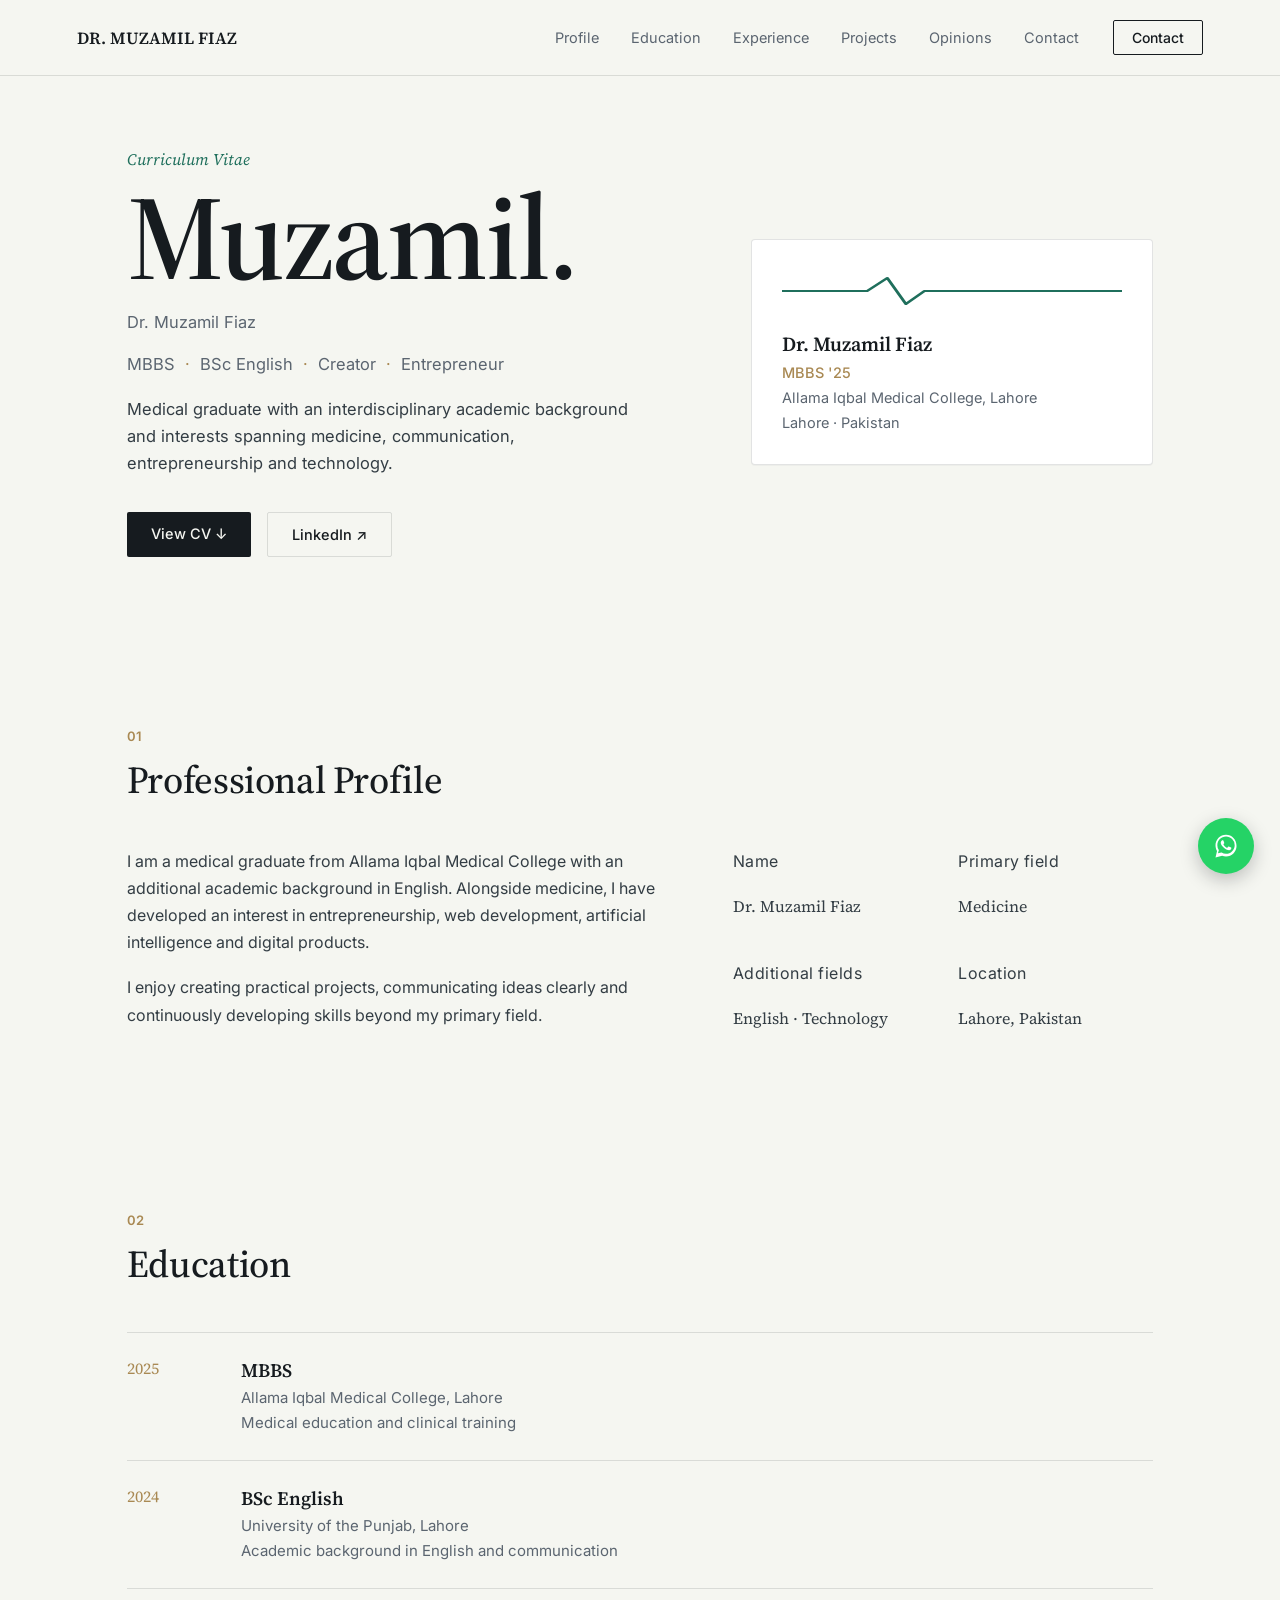
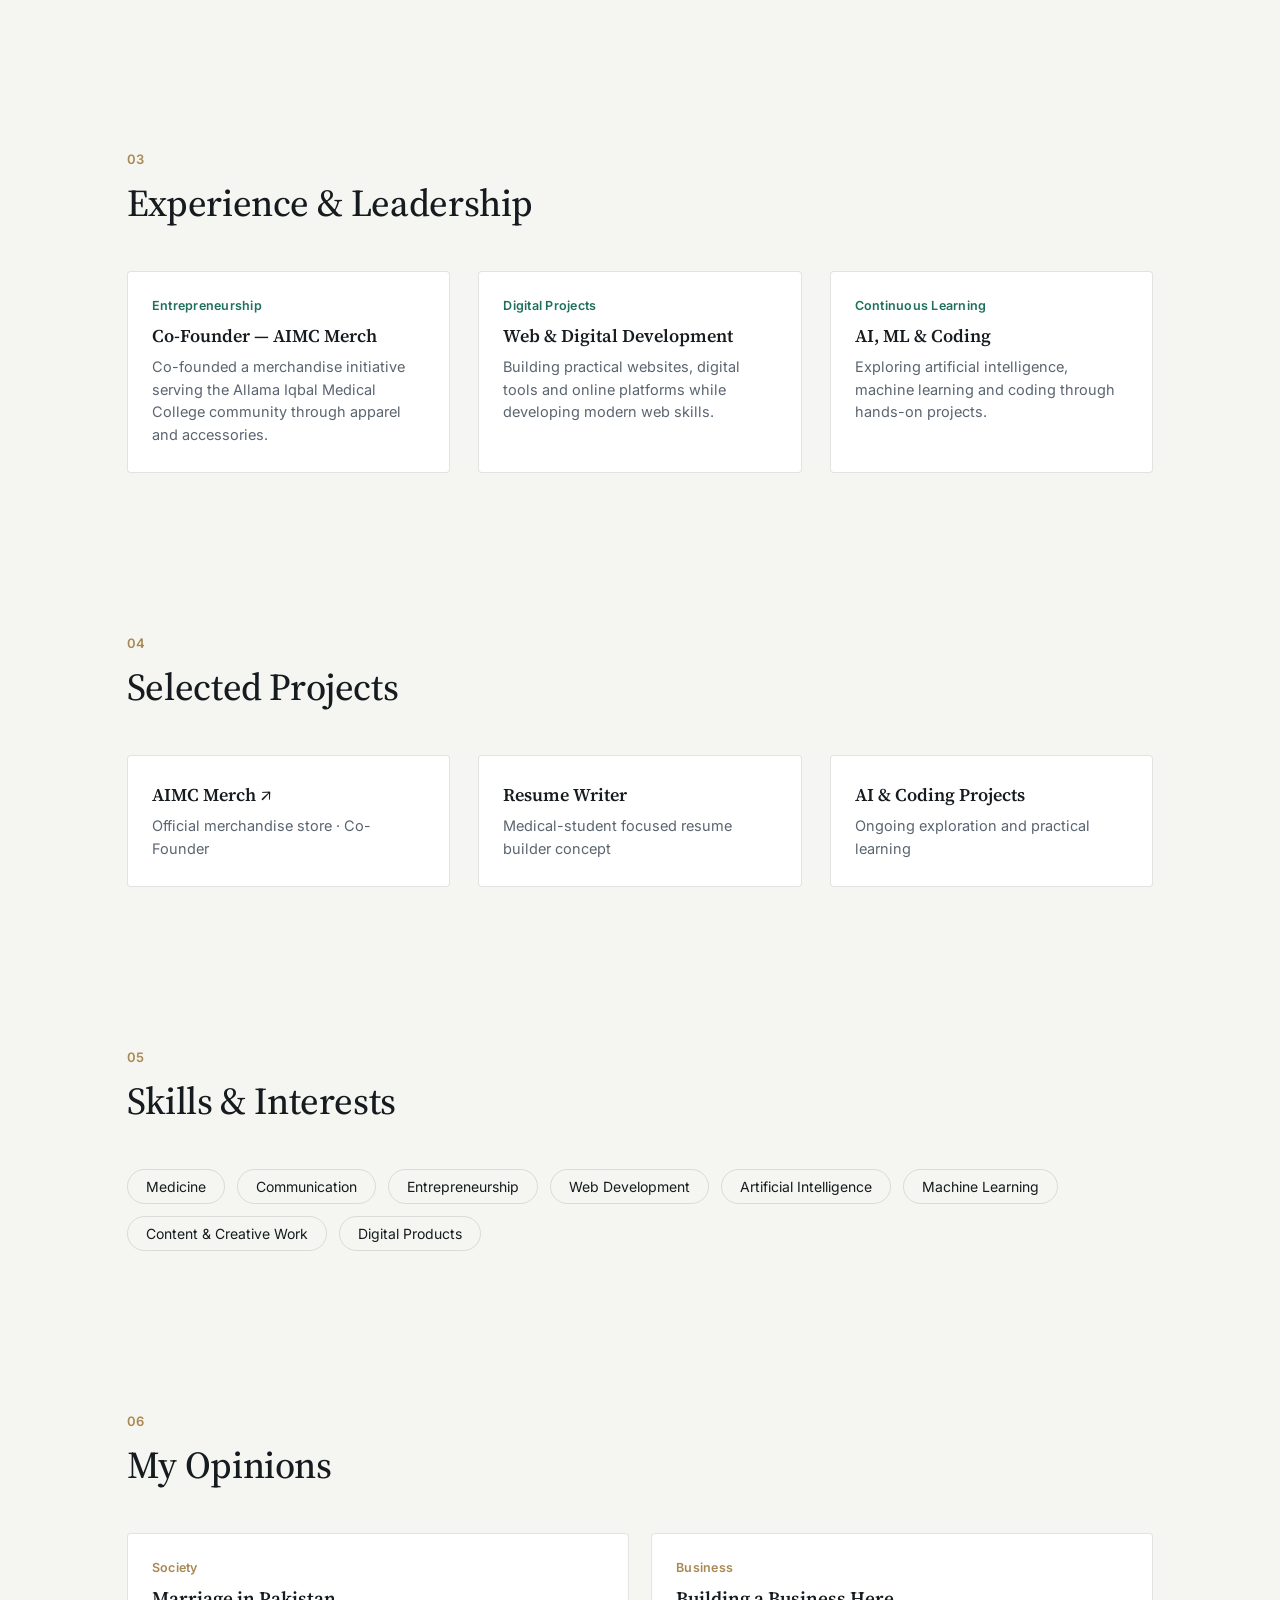
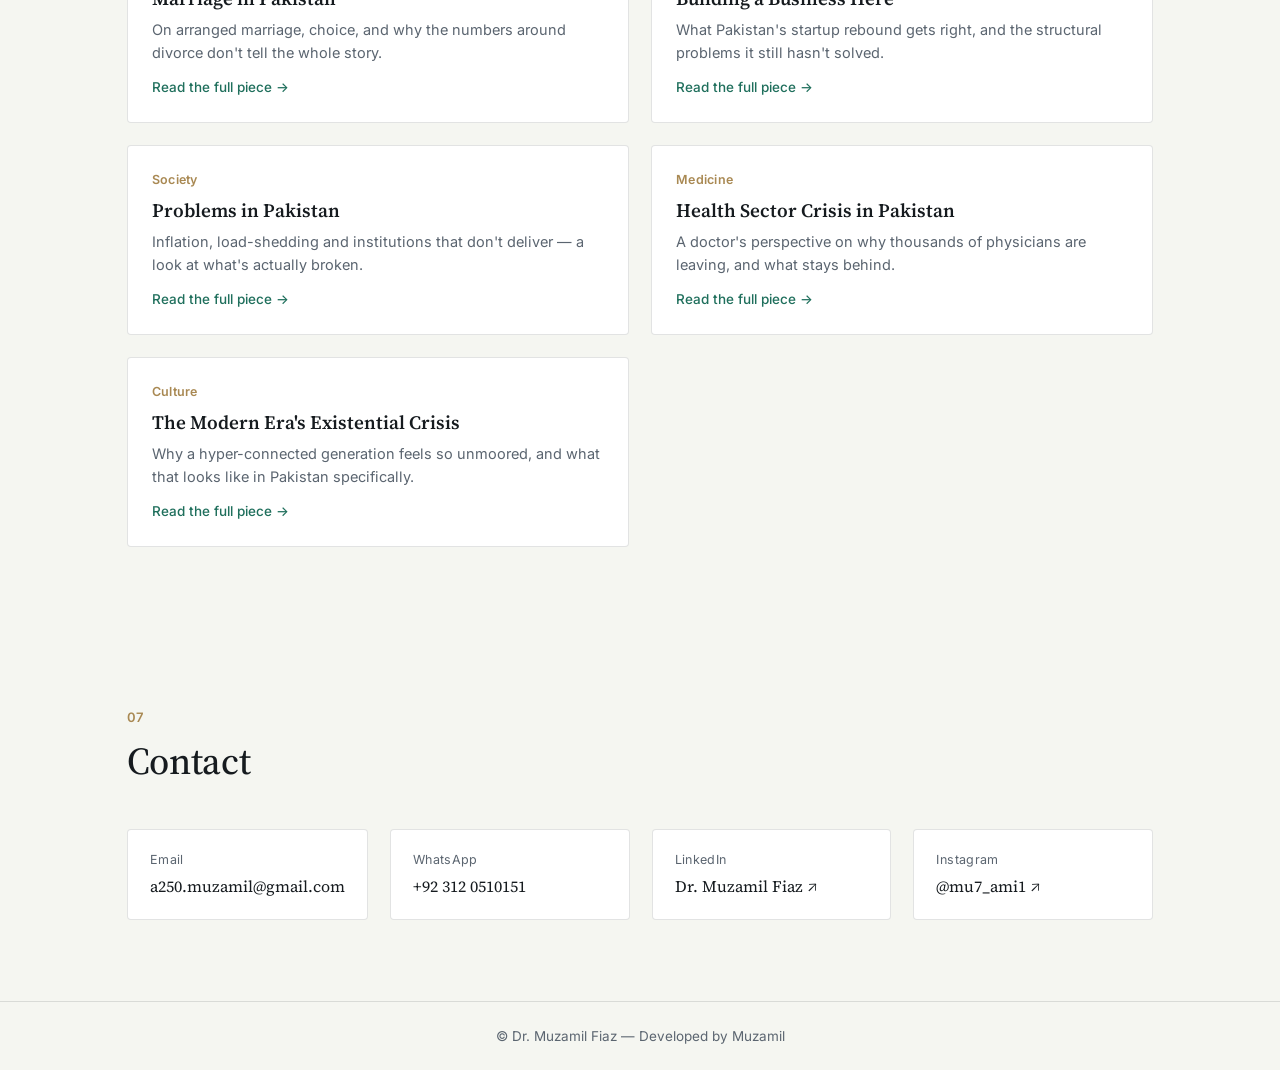
==== commit f80b9c67: "Add files via upload" ====
--- a/index.html
+++ b/index.html
@@ -1,762 +1,386 @@
 <!DOCTYPE html>
 <html lang="en">
 <head>
-  <meta charset="UTF-8">
-  <meta name="viewport" content="width=device-width, initial-scale=1.0">
-  
-  <!-- Primary Meta Tags -->
-  <title>Dr. Muzamil Fiaz | Medical Graduate, Writer & Entrepreneur</title>
-  <meta name="title" content="Dr. Muzamil Fiaz | Medical Graduate, Writer & Entrepreneur">
-  <meta name="description" content="Official CV and portfolio of Dr. Muzamil Fiaz — MBBS graduate from Allama Iqbal Medical College, writer, entrepreneur, and explorer of technology, AI and digital products.">
-  <meta name="author" content="Dr. Muzamil Fiaz">
-  <meta name="robots" content="index, follow">
-  <link rel="canonical" href="https://muzamilfiaz.site/">
-
-  <!-- Open Graph / Facebook -->
-  <meta property="og:type" content="website">
-  <meta property="og:url" content="https://muzamilfiaz.site/">
-  <meta property="og:title" content="Dr. Muzamil Fiaz | Medical Graduate, Writer & Entrepreneur">
-  <meta property="og:description" content="Official CV and portfolio of Dr. Muzamil Fiaz — MBBS graduate from Allama Iqbal Medical College with interests in entrepreneurship, technology and writing.">
-  <meta property="og:image" content="https://muzamilfiaz.site/assets/og-image.jpg">
-  <meta property="og:site_name" content="Dr. Muzamil Fiaz">
-
-  <!-- Twitter -->
-  <meta name="twitter:card" content="summary_large_image">
-  <meta name="twitter:url" content="https://muzamilfiaz.site/">
-  <meta name="twitter:title" content="Dr. Muzamil Fiaz | Medical Graduate, Writer & Entrepreneur">
-  <meta name="twitter:description" content="Official CV and portfolio of Dr. Muzamil Fiaz — MBBS graduate from Allama Iqbal Medical College with interests in entrepreneurship, technology and writing.">
-  <meta name="twitter:image" content="https://muzamilfiaz.site/assets/og-image.jpg">
-
-  <!-- Favicon -->
-  <link rel="icon" href="/favicon.ico" type="image/x-icon">
-
-  <!-- Fonts -->
-  <link rel="preconnect" href="https://fonts.googleapis.com">
-  <link rel="preconnect" href="https://fonts.gstatic.com" crossorigin>
-  <link href="https://fonts.googleapis.com/css2?family=Source+Serif+4:ital,opsz,wght@0,8..60,400;0,8..60,500;0,8..60,600;1,8..60,400&family=Inter:wght@400;500;600&display=swap" rel="stylesheet">
-
-  <!-- JSON-LD Schema -->
-  <script type="application/ld+json">
-  {
-    "@context": "https://schema.org",
-    "@type": "Person",
-    "name": "Dr. Muzamil Fiaz",
-    "givenName": "Muzamil",
-    "familyName": "Fiaz",
-    "honorificPrefix": "Dr.",
-    "url": "https://muzamilfiaz.site/",
-    "description": "Medical graduate from Allama Iqbal Medical College with an interdisciplinary background in English, entrepreneurship, web development, and artificial intelligence.",
-    "jobTitle": "Medical Graduate & Entrepreneur",
-    "alumniOf": [
-      {
-        "@type": "CollegeOrUniversity",
-        "name": "Allama Iqbal Medical College",
-        "address": {
-          "@type": "PostalAddress",
-          "addressLocality": "Lahore",
-          "addressCountry": "PK"
-        }
-      },
-      {
-        "@type": "CollegeOrUniversity",
-        "name": "University of the Punjab",
-        "address": {
-          "@type": "PostalAddress",
-          "addressLocality": "Lahore",
-          "addressCountry": "PK"
-        }
-      }
-    ],
-    "knowsAbout": [
-      "Medicine",
-      "English Literature",
-      "Entrepreneurship",
-      "Web Development",
-      "Artificial Intelligence",
-      "Machine Learning"
-    ],
-    "address": {
-      "@type": "PostalAddress",
-      "addressLocality": "Lahore",
-      "addressCountry": "Pakistan"
-    },
-    "email": "a250.muzamil@gmail.com",
-    "telephone": "+92-312-0510151",
-    "sameAs": [
-      "https://www.linkedin.com/in/muzamil-fiaz-1b33b521a",
-      "https://www.instagram.com/mu7_ami1/",
-      "https://wa.me/923120510151"
-    ]
-  }
-  </script>
-
-  <script type="application/ld+json">
-  {
-    "@context": "https://schema.org",
-    "@type": "WebSite",
-    "name": "Dr. Muzamil Fiaz",
-    "url": "https://muzamilfiaz.site/",
-    "description": "Official CV, portfolio and opinion pieces by Dr. Muzamil Fiaz",
-    "author": {
-      "@type": "Person",
-      "name": "Dr. Muzamil Fiaz"
-    }
-  }
-  </script>
-
-  <style>
-    :root {
-      --ink: #161B1F;
-      --paper: #F5F6F1;
-      --paper-2: #FFFFFF;
-      --teal: #1F6F5C;
-      --gold: #A98953;
-      --muted: #5B6570;
-      --line: rgba(22, 27, 31, 0.12);
-      --serif: 'Source Serif 4', Georgia, serif;
-      --sans: 'Inter', system-ui, sans-serif;
-    }
-
-    * { box-sizing: border-box; }
-    html { scroll-behavior: smooth; }
-    html, body {
-      margin: 0;
-      padding: 0;
-      background: var(--paper);
-      color: var(--ink);
-      font-family: var(--sans);
-    }
-    a { color: inherit; text-decoration: none; }
-    img { max-width: 100%; display: block; }
-    :focus-visible { outline: 2px solid var(--teal); outline-offset: 3px; }
-
-    section {
-      padding: 9vh 6vw;
-      max-width: 1180px;
-      margin: 0 auto;
-    }
-
-    h2 {
-      font-family: var(--serif);
-      font-weight: 500;
-      font-size: clamp(28px, 3.4vw, 38px);
-      margin: 0 0 42px;
-      letter-spacing: -0.01em;
-    }
-
-    .section-index {
-      font-size: 13px;
-      color: var(--gold);
-      font-weight: 600;
-      letter-spacing: 0.04em;
-      margin-bottom: 10px;
-      display: block;
-    }
-
-    /* Header */
-    header {
-      position: sticky;
-      top: 0;
-      z-index: 50;
-      display: flex;
-      align-items: center;
-      justify-content: space-between;
-      padding: 20px 6vw;
-      border-bottom: 1px solid var(--line);
-      background: rgba(245, 246, 241, 0.92);
-      backdrop-filter: blur(6px);
-    }
-    .logo {
-      font-family: var(--serif);
-      font-size: 17px;
-      font-weight: 600;
-    }
-    .nav-links {
-      display: flex;
-      gap: 34px;
-      align-items: center;
-    }
-    nav {
-      display: flex;
-      gap: 32px;
-    }
-    nav a {
-      font-size: 14.5px;
-      color: var(--muted);
-      transition: color 0.2s ease;
-    }
-    nav a:hover { color: var(--ink); }
-    .contact-btn {
-      border: 1px solid var(--ink);
-      padding: 8px 18px;
-      border-radius: 2px;
-      font-size: 14px;
-      font-weight: 500;
-      transition: background 0.2s ease, color 0.2s ease;
-    }
-    .contact-btn:hover {
-      background: var(--ink);
-      color: var(--paper);
-    }
-    .menu-toggle {
-      display: none;
-      font-size: 22px;
-      background: none;
-      border: none;
-      cursor: pointer;
-      color: var(--ink);
-    }
-
-    @media (max-width: 860px) {
-      nav { display: none; }
-      .contact-btn { display: none; }
-      .menu-toggle { display: block; }
-    }
-
-    /* Hero */
-    .hero {
-      display: grid;
-      grid-template-columns: 1.4fr 1fr;
-      gap: 60px;
-      align-items: center;
-      padding-top: 8vh;
-      padding-bottom: 10vh;
-    }
-    .kicker {
-      font-family: var(--serif);
-      font-style: italic;
-      font-size: 16px;
-      color: var(--teal);
-      margin: 0 0 10px;
-    }
-    .big-name {
-      font-family: var(--serif);
-      font-weight: 600;
-      font-size: clamp(64px, 10vw, 120px);
-      line-height: 0.95;
-      letter-spacing: -0.015em;
-      margin: 0 0 18px;
-    }
-    .full-name {
-      font-size: 16.5px;
-      color: var(--muted);
-      margin: 0 0 22px;
-    }
-    .role-line {
-      font-size: 16.5px;
-      color: var(--muted);
-      margin: 0 0 22px;
-    }
-    .role-line .dot {
-      color: var(--gold);
-      margin: 0 10px;
-    }
-    .bio {
-      font-size: 16.5px;
-      line-height: 1.65;
-      color: #333d44;
-      max-width: 52ch;
-      margin: 0 0 34px;
-    }
-    .cta-row {
-      display: flex;
-      gap: 16px;
-      flex-wrap: wrap;
-    }
-    .btn-primary {
-      background: var(--ink);
-      color: var(--paper);
-      padding: 13px 24px;
-      border-radius: 2px;
-      font-size: 14.5px;
-      font-weight: 500;
-      transition: background 0.2s ease;
-    }
-    .btn-primary:hover { background: var(--teal); }
-    .btn-secondary {
-      border: 1px solid var(--line);
-      padding: 13px 24px;
-      border-radius: 2px;
-      font-size: 14.5px;
-      font-weight: 500;
-      transition: border-color 0.2s ease;
-    }
-    .btn-secondary:hover { border-color: var(--ink); }
-
-    .card {
-      position: relative;
-      background: var(--paper-2);
-      border: 1px solid var(--line);
-      border-radius: 4px;
-      padding: 34px 30px 28px;
-      box-shadow: 0 1px 0 rgba(22, 27, 31, 0.03);
-    }
-    .card h3 {
-      font-family: var(--serif);
-      font-size: 20px;
-      font-weight: 600;
-      margin: 0 0 4px;
-    }
-    .card p {
-      font-size: 14.5px;
-      color: var(--muted);
-      margin: 0 0 3px;
-      line-height: 1.5;
-    }
-    .card .degree {
-      color: var(--gold);
-      font-weight: 500;
-    }
-
-    @media (max-width: 860px) {
-      .hero { grid-template-columns: 1fr; }
-      .card { order: -1; max-width: 320px; }
-    }
-
-    /* Profile */
-    .profile-grid {
-      display: grid;
-      grid-template-columns: 1.3fr 1fr;
-      gap: 60px;
-    }
-    .profile-text {
-      font-size: 16.5px;
-      line-height: 1.7;
-      color: #333d44;
-    }
-    .info-list {
-      display: grid;
-      gap: 18px;
-    }
-    .info-item strong {
-      display: block;
-      font-size: 13px;
-      color: var(--muted);
-      margin-bottom: 4px;
-      font-weight: 500;
-    }
-
-    /* Education & Experience */
-    .timeline {
-      display: grid;
-      gap: 36px;
-    }
-    .timeline-item {
-      display: grid;
-      grid-template-columns: 90px 1fr;
-      gap: 24px;
-    }
-    .year {
-      font-size: 15px;
-      color: var(--gold);
-      font-weight: 600;
-    }
-    .timeline-item h3 {
-      font-family: var(--serif);
-      font-size: 20px;
-      margin: 0 0 6px;
-    }
-    .timeline-item p {
-      margin: 0;
-      color: var(--muted);
-      font-size: 15px;
-      line-height: 1.5;
-    }
-
-    /* Projects */
-    .projects-grid {
-      display: grid;
-      grid-template-columns: repeat(auto-fit, minmax(260px, 1fr));
-      gap: 28px;
-    }
-    .project-card {
-      background: var(--paper-2);
-      border: 1px solid var(--line);
-      border-radius: 4px;
-      padding: 28px;
-      transition: border-color 0.2s ease;
-    }
-    .project-card:hover { border-color: var(--ink); }
-    .project-card h3 {
-      font-family: var(--serif);
-      font-size: 18px;
-      margin: 0 0 8px;
-    }
-    .project-card p {
-      margin: 0;
-      font-size: 14.5px;
-      color: var(--muted);
-      line-height: 1.5;
-    }
-
-    /* Opinions */
-    .opinions-grid {
-      display: grid;
-      gap: 28px;
-    }
-    .opinion-card {
-      display: grid;
-      grid-template-columns: 120px 1fr;
-      gap: 28px;
-      padding: 28px 0;
-      border-bottom: 1px solid var(--line);
-    }
-    .opinion-card:last-child { border-bottom: none; }
-    .category {
-      font-size: 13px;
-      color: var(--gold);
-      font-weight: 600;
-      letter-spacing: 0.03em;
-    }
-    .opinion-card h3 {
-      font-family: var(--serif);
-      font-size: 22px;
-      margin: 0 0 10px;
-    }
-    .opinion-card p {
-      margin: 0 0 12px;
-      color: var(--muted);
-      font-size: 15.5px;
-      line-height: 1.6;
-    }
-    .read-more {
-      font-size: 14.5px;
-      font-weight: 500;
-      color: var(--teal);
-    }
-
-    /* Subscribe */
-    .subscribe-box {
-      background: var(--paper-2);
-      border: 1px solid var(--line);
-      border-radius: 4px;
-      padding: 48px;
-      text-align: center;
-      max-width: 560px;
-      margin: 0 auto;
-    }
-    .subscribe-box h3 {
-      font-family: var(--serif);
-      font-size: 26px;
-      margin: 0 0 12px;
-    }
-    .subscribe-box p {
-      color: var(--muted);
-      margin: 0 0 28px;
-      font-size: 15.5px;
-    }
-
-    /* Contact */
-    .contact-grid {
-      display: grid;
-      grid-template-columns: repeat(auto-fit, minmax(220px, 1fr));
-      gap: 24px;
-    }
-    .contact-card {
-      background: var(--paper-2);
-      border: 1px solid var(--line);
-      border-radius: 4px;
-      padding: 24px;
-      transition: border-color 0.2s ease;
-    }
-    .contact-card:hover { border-color: var(--ink); }
-    .contact-label {
-      font-size: 13px;
-      color: var(--muted);
-      margin-bottom: 6px;
-      display: block;
-    }
-    .contact-value {
-      font-size: 15.5px;
-      font-weight: 500;
-    }
-
-    /* Footer */
-    footer {
-      text-align: center;
-      padding: 40px 6vw;
-      border-top: 1px solid var(--line);
-      font-size: 14px;
-      color: var(--muted);
-    }
-
-    /* WhatsApp Float */
-    .whatsapp-float {
-      position: fixed;
-      bottom: 28px;
-      right: 28px;
-      width: 56px;
-      height: 56px;
-      background: #25D366;
-      border-radius: 50%;
-      display: flex;
-      align-items: center;
-      justify-content: center;
-      box-shadow: 0 4px 12px rgba(0,0,0,0.15);
-      z-index: 100;
-      transition: transform 0.2s ease;
-    }
-    .whatsapp-float:hover { transform: scale(1.08); }
-    .whatsapp-float svg {
-      width: 28px;
-      height: 28px;
-      fill: white;
-    }
-  </style>
+<meta charset="UTF-8">
+<meta name="viewport" content="width=device-width,initial-scale=1">
+<meta name="description" content="Dr. Muzamil Fiaz — Professional CV and portfolio.">
+<title>Dr. Muzamil Fiaz | CV</title>
+<link rel="preconnect" href="https://fonts.googleapis.com">
+<link rel="preconnect" href="https://fonts.gstatic.com" crossorigin>
+<link href="https://fonts.googleapis.com/css2?family=Source+Serif+4:ital,opsz,wght@0,8..60,400;0,8..60,500;0,8..60,600;1,8..60,400&family=Inter:wght@400;500;600&display=swap" rel="stylesheet">
+<style>
+  :root{
+    --ink:#161B1F;
+    --paper:#F5F6F1;
+    --paper-2:#FFFFFF;
+    --teal:#1F6F5C;
+    --gold:#A98953;
+    --muted:#5B6570;
+    --line: rgba(22,27,31,0.12);
+    --serif: 'Source Serif 4', Georgia, serif;
+    --sans: 'Inter', system-ui, sans-serif;
+  }
+  *{box-sizing:border-box;}
+  html{scroll-behavior:smooth;}
+  html,body{margin:0;padding:0;background:var(--paper);color:var(--ink);font-family:var(--sans);}
+  a{color:inherit;text-decoration:none;}
+  img{max-width:100%;display:block;}
+  :focus-visible{outline:2px solid var(--teal); outline-offset:3px;}
+  section{padding:9vh 6vw;max-width:1180px;margin:0 auto;}
+  h2{font-family:var(--serif);font-weight:500;font-size:clamp(28px,3.4vw,38px);margin:0 0 42px;letter-spacing:-0.01em;}
+  .section-index{font-size:13px;color:var(--gold);font-weight:600;letter-spacing:0.04em;margin-bottom:10px;display:block;}
+
+  /* ---------- NAV ---------- */
+  header{
+    position:sticky; top:0; z-index:50;
+    display:flex;align-items:center;justify-content:space-between;
+    padding:20px 6vw;
+    border-bottom:1px solid var(--line);
+    background:rgba(245,246,241,0.92);
+    backdrop-filter:blur(6px);
+  }
+  .logo{font-family:var(--serif);font-size:17px;font-weight:600;}
+  .nav-links{display:flex;gap:34px;align-items:center;}
+  nav{display:flex;gap:32px;}
+  nav a{font-size:14.5px;color:var(--muted);transition:color .2s ease;}
+  nav a:hover{color:var(--ink);}
+  .contact-btn{
+    border:1px solid var(--ink); padding:8px 18px; border-radius:2px;
+    font-size:14px; font-weight:500; transition:background .2s ease,color .2s ease;
+  }
+  .contact-btn:hover{background:var(--ink); color:var(--paper);}
+  .menu-toggle{display:none;font-size:22px;background:none;border:none;cursor:pointer;color:var(--ink);}
+  @media (max-width:860px){
+    nav{display:none;}
+    .contact-btn{display:none;}
+    .menu-toggle{display:block;}
+  }
+
+  /* ---------- HERO ---------- */
+  .hero{
+    display:grid; grid-template-columns:1.4fr 1fr; gap:60px; align-items:center;
+    padding-top:8vh; padding-bottom:10vh;
+  }
+  .kicker{font-family:var(--serif);font-style:italic;font-size:16px;color:var(--teal);margin:0 0 10px;}
+  .big-name{
+    font-family:var(--serif);
+    font-weight:600;
+    font-size:clamp(64px,10vw,120px);
+    line-height:0.95;
+    letter-spacing:-0.015em;
+    margin:0 0 18px;
+  }
+  .full-name{font-size:16.5px;color:var(--muted);margin:0 0 22px;}
+  .role-line{font-size:16.5px;color:var(--muted);margin:0 0 22px;}
+  .role-line .dot{color:var(--gold);margin:0 10px;}
+  .bio{font-size:16.5px;line-height:1.65;color:#333d44;max-width:52ch;margin:0 0 34px;}
+  .cta-row{display:flex;gap:16px;flex-wrap:wrap;}
+  .btn-primary{background:var(--ink);color:var(--paper);padding:13px 24px;border-radius:2px;font-size:14.5px;font-weight:500;transition:background .2s ease;}
+  .btn-primary:hover{background:var(--teal);}
+  .btn-secondary{border:1px solid var(--line);padding:13px 24px;border-radius:2px;font-size:14.5px;font-weight:500;transition:border-color .2s ease;}
+  .btn-secondary:hover{border-color:var(--ink);}
+
+  .card{
+    position:relative; background:var(--paper-2); border:1px solid var(--line); border-radius:4px;
+    padding:34px 30px 28px; box-shadow:0 1px 0 rgba(22,27,31,0.03);
+  }
+  .card-pulse{display:block;width:100%;height:34px;margin-bottom:22px;}
+  .pulse-path{fill:none;stroke:var(--teal);stroke-width:2;stroke-linecap:round;stroke-linejoin:round;stroke-dasharray:340;stroke-dashoffset:340;animation:draw 1.6s ease-out .3s forwards;}
+  @keyframes draw{to{stroke-dashoffset:0;}}
+  @media (prefers-reduced-motion:reduce){.pulse-path{animation:none;stroke-dashoffset:0;}}
+  .card h3{font-family:var(--serif);font-size:20px;font-weight:600;margin:0 0 4px;}
+  .card p{font-size:14.5px;color:var(--muted);margin:0 0 3px;line-height:1.5;}
+  .card .degree{color:var(--gold);font-weight:500;}
+  @media (max-width:860px){
+    .hero{grid-template-columns:1fr;}
+    .card{order:-1;max-width:320px;}
+  }
+
+  /* ---------- PROFILE ---------- */
+  .profile-grid{display:grid;grid-template-columns:1.3fr 1fr;gap:60px;}
+  .profile-grid p{font-size:16px;line-height:1.7;color:#333d44;margin:0 0 18px;max-width:60ch;}
+  .facts{display:grid;grid-template-columns:1fr 1fr;gap:22px 30px;align-content:start;}
+  .fact-label{font-size:12.5px;color:var(--muted);letter-spacing:0.03em;margin-bottom:4px;}
+  .fact-value{font-family:var(--serif);font-size:17px;}
+  @media (max-width:860px){.profile-grid{grid-template-columns:1fr;}}
+
+  /* ---------- EDUCATION / EXPERIENCE ---------- */
+  .timeline-item{
+    display:grid; grid-template-columns:90px 1fr; gap:24px; padding:24px 0; border-top:1px solid var(--line);
+  }
+  .timeline-item:last-child{border-bottom:1px solid var(--line);}
+  .timeline-year{font-family:var(--serif);color:var(--gold);font-size:16px;}
+  .timeline-item h3{font-family:var(--serif);font-size:19px;font-weight:600;margin:0 0 4px;}
+  .timeline-item p{font-size:15px;color:var(--muted);margin:0 0 2px;line-height:1.5;}
+
+  .exp-grid{display:grid;grid-template-columns:repeat(3,1fr);gap:28px;}
+  .exp-card{border:1px solid var(--line);border-radius:4px;padding:26px 24px;background:var(--paper-2);}
+  .exp-tag{font-size:12.5px;color:var(--teal);font-weight:600;letter-spacing:0.02em;margin-bottom:10px;display:block;}
+  .exp-card h3{font-family:var(--serif);font-size:18px;font-weight:600;margin:0 0 8px;}
+  .exp-card p{font-size:14.5px;color:var(--muted);line-height:1.55;margin:0;}
+  @media (max-width:860px){.exp-grid{grid-template-columns:1fr;}}
+
+  /* ---------- PROJECTS ---------- */
+  .project-grid{display:grid;grid-template-columns:repeat(3,1fr);gap:28px;}
+  .project-card{border:1px solid var(--line);border-radius:4px;padding:26px 24px;background:var(--paper-2);transition:border-color .2s ease;}
+  .project-card:hover{border-color:var(--teal);}
+  .project-card h3{font-family:var(--serif);font-size:18px;font-weight:600;margin:0 0 8px;}
+  .project-card p{font-size:14.5px;color:var(--muted);line-height:1.55;margin:0;}
+  @media (max-width:860px){.project-grid{grid-template-columns:1fr;}}
+
+  /* ---------- SKILLS ---------- */
+  .skill-list{display:flex;flex-wrap:wrap;gap:12px;}
+  .skill-chip{border:1px solid var(--line);border-radius:20px;padding:8px 18px;font-size:14px;color:var(--ink);}
+
+  /* ---------- OPINIONS ---------- */
+  .opinion-grid{display:grid;grid-template-columns:repeat(2,1fr);gap:22px;}
+  .opinion-card{
+    display:block; border:1px solid var(--line); border-radius:4px; padding:26px 24px;
+    background:var(--paper-2); transition:border-color .2s ease, transform .2s ease;
+  }
+  .opinion-card:hover{border-color:var(--teal); transform:translateY(-2px);}
+  .opinion-tag{font-size:12.5px;color:var(--gold);font-weight:600;letter-spacing:0.02em;margin-bottom:10px;display:block;}
+  .opinion-card h3{font-family:var(--serif);font-size:19px;font-weight:600;margin:0 0 8px;}
+  .opinion-card p{font-size:14.5px;color:var(--muted);line-height:1.55;margin:0 0 12px;}
+  .opinion-read{font-size:13.5px;color:var(--teal);font-weight:500;}
+  @media (max-width:860px){.opinion-grid{grid-template-columns:1fr;}}
+
+  /* ---------- CONTACT ---------- */
+  .contact-grid{display:grid;grid-template-columns:repeat(4,1fr);gap:22px;}
+  .contact-card{border:1px solid var(--line);border-radius:4px;padding:22px;background:var(--paper-2);}
+  .contact-label{font-size:12.5px;color:var(--muted);letter-spacing:0.03em;margin-bottom:8px;display:block;}
+  .contact-value{font-family:var(--serif);font-size:16px;}
+  @media (max-width:860px){.contact-grid{grid-template-columns:1fr 1fr;}}
+  @media (max-width:520px){.contact-grid{grid-template-columns:1fr;}}
+
+  footer{border-top:1px solid var(--line);padding:26px 6vw;font-size:13.5px;color:var(--muted);text-align:center;}
+
+  /* ---------- FLOATING WHATSAPP BUTTON ---------- */
+  .whatsapp-float{
+    position:fixed; bottom:26px; right:26px; z-index:100;
+    width:56px; height:56px; border-radius:50%;
+    background:#25D366; display:flex; align-items:center; justify-content:center;
+    box-shadow:0 6px 18px rgba(22,27,31,0.25);
+    transition:transform .2s ease, box-shadow .2s ease;
+  }
+  .whatsapp-float:hover{transform:translateY(-3px); box-shadow:0 10px 22px rgba(22,27,31,0.3);}
+  .whatsapp-float svg{width:28px;height:28px;}
+</style>
 </head>
 <body>
 
-  <!-- Header -->
-  <header>
-    <a href="#home" class="logo">DR. MUZAMIL FIAZ</a>
-    <div class="nav-links">
-      <nav>
-        <a href="#profile">Profile</a>
-        <a href="#education">Education</a>
-        <a href="#experience">Experience</a>
-        <a href="#projects">Projects</a>
-        <a href="#opinions">Opinions</a>
-        <a href="#subscribe">Subscribe</a>
-        <a href="#contact">Contact</a>
-      </nav>
-      <a href="#contact" class="contact-btn">Contact</a>
-    </div>
-    <button class="menu-toggle" aria-label="Menu">☰</button>
-  </header>
-
-  <!-- Hero -->
-  <section class="hero" id="home">
+<header>
+  <a class="logo" href="#home">DR. MUZAMIL FIAZ</a>
+  <div class="nav-links">
+    <nav>
+      <a href="#profile">Profile</a>
+      <a href="#education">Education</a>
+      <a href="#experience">Experience</a>
+      <a href="#projects">Projects</a>
+      <a href="#opinions">Opinions</a>
+      <a href="#contact">Contact</a>
+    </nav>
+    <a class="contact-btn" href="#contact">Contact</a>
+  </div>
+  <button class="menu-toggle" aria-label="Open menu">☰</button>
+</header>
+
+<!-- ============ HERO ============ -->
+<section class="hero" id="home">
+  <div>
+    <p class="kicker">Curriculum Vitae</p>
+    <h1 class="big-name">Muzamil.</h1>
+    <p class="full-name">Dr. Muzamil Fiaz</p>
+    <p class="role-line">MBBS<span class="dot">·</span>BSc English<span class="dot">·</span>Creator<span class="dot">·</span>Entrepreneur</p>
+    <p class="bio">Medical graduate with an interdisciplinary academic background and interests spanning medicine, communication, entrepreneurship and technology.</p>
+    <div class="cta-row">
+      <a class="btn-primary" href="#profile">View CV ↓</a>
+      <a class="btn-secondary" href="https://www.linkedin.com/in/muzamil-fiaz-1b33b521a" target="_blank" rel="noopener">LinkedIn ↗</a>
+    </div>
+  </div>
+
+  <div class="card">
+    <svg class="card-pulse" viewBox="0 0 220 34" preserveAspectRatio="none">
+      <path class="pulse-path" d="M0,17 L55,17 L68,4 L80,30 L92,17 L220,17" />
+    </svg>
+    <h3>Dr. Muzamil Fiaz</h3>
+    <p class="degree">MBBS '25</p>
+    <p>Allama Iqbal Medical College, Lahore</p>
+    <p>Lahore · Pakistan</p>
+  </div>
+</section>
+
+<!-- ============ PROFILE ============ -->
+<section id="profile">
+  <span class="section-index">01</span>
+  <h2>Professional Profile</h2>
+  <div class="profile-grid">
     <div>
-      <p class="kicker">Curriculum Vitae</p>
-      <h1 class="big-name">Muzamil.</h1>
-      <p class="full-name">Dr. Muzamil Fiaz</p>
-      <p class="role-line">
-        MBBS <span class="dot">·</span> BSc English <span class="dot">·</span> Creator <span class="dot">·</span> Entrepreneur
-      </p>
-      <p class="bio">
-        Medical graduate with an interdisciplinary academic background and interests spanning medicine, communication, entrepreneurship and technology.
-      </p>
-      <div class="cta-row">
-        <a href="#profile" class="btn-primary">View CV ↓</a>
-        <a href="https://www.linkedin.com/in/muzamil-fiaz-1b33b521a" target="_blank" rel="noopener" class="btn-secondary">LinkedIn ↗</a>
-      </div>
-    </div>
-
-    <div class="card">
-      <h3>Dr. Muzamil Fiaz</h3>
-      <p class="degree">MBBS '25</p>
+      <p>I am a medical graduate from Allama Iqbal Medical College with an additional academic background in English. Alongside medicine, I have developed an interest in entrepreneurship, web development, artificial intelligence and digital products.</p>
+      <p>I enjoy creating practical projects, communicating ideas clearly and continuously developing skills beyond my primary field.</p>
+    </div>
+    <div class="facts">
+      <div><p class="fact-label">Name</p><p class="fact-value">Dr. Muzamil Fiaz</p></div>
+      <div><p class="fact-label">Primary field</p><p class="fact-value">Medicine</p></div>
+      <div><p class="fact-label">Additional fields</p><p class="fact-value">English · Technology</p></div>
+      <div><p class="fact-label">Location</p><p class="fact-value">Lahore, Pakistan</p></div>
+    </div>
+  </div>
+</section>
+
+<!-- ============ EDUCATION ============ -->
+<section id="education">
+  <span class="section-index">02</span>
+  <h2>Education</h2>
+  <div class="timeline-item">
+    <span class="timeline-year">2025</span>
+    <div>
+      <h3>MBBS</h3>
       <p>Allama Iqbal Medical College, Lahore</p>
-      <p>Lahore · Pakistan</p>
-    </div>
-  </section>
-
-  <!-- Profile -->
-  <section id="profile">
-    <span class="section-index">01</span>
-    <h2>Professional Profile</h2>
-    <div class="profile-grid">
-      <div class="profile-text">
-        <p>
-          I am a medical graduate from Allama Iqbal Medical College with an additional academic background in English. Alongside medicine, I have developed an interest in entrepreneurship, web development, artificial intelligence and digital products.
-        </p>
-        <p style="margin-top: 20px;">
-          I enjoy creating practical projects, communicating ideas clearly and continuously developing skills beyond my primary field.
-        </p>
-      </div>
-      <div class="info-list">
-        <div class="info-item">
-          <strong>Name</strong>
-          Dr. Muzamil Fiaz
-        </div>
-        <div class="info-item">
-          <strong>Primary field</strong>
-          Medicine
-        </div>
-        <div class="info-item">
-          <strong>Additional fields</strong>
-          English · Technology
-        </div>
-        <div class="info-item">
-          <strong>Location</strong>
-          Lahore, Pakistan
-        </div>
-      </div>
-    </div>
-  </section>
-
-  <!-- Education -->
-  <section id="education">
-    <span class="section-index">02</span>
-    <h2>Education</h2>
-    <div class="timeline">
-      <div class="timeline-item">
-        <div class="year">2025</div>
-        <div>
-          <h3>MBBS</h3>
-          <p>Allama Iqbal Medical College, Lahore</p>
-          <p>Medical education and clinical training</p>
-        </div>
-      </div>
-      <div class="timeline-item">
-        <div class="year">2024</div>
-        <div>
-          <h3>BSc English</h3>
-          <p>University of the Punjab, Lahore</p>
-          <p>Academic background in English and communication</p>
-        </div>
-      </div>
-    </div>
-  </section>
-
-  <!-- Experience -->
-  <section id="experience">
-    <span class="section-index">03</span>
-    <h2>Experience & Leadership</h2>
-    <div class="timeline">
-      <div class="timeline-item">
-        <div class="year">Entrepreneurship</div>
-        <div>
-          <h3>Co-Founder — AIMC Merch</h3>
-          <p>Co-founded a merchandise initiative serving the Allama Iqbal Medical College community through apparel and accessories.</p>
-        </div>
-      </div>
-      <div class="timeline-item">
-        <div class="year">Digital Projects</div>
-        <div>
-          <h3>Web & Digital Development</h3>
-          <p>Building practical websites, digital tools and online platforms while developing modern web skills.</p>
-        </div>
-      </div>
-      <div class="timeline-item">
-        <div class="year">Continuous Learning</div>
-        <div>
-          <h3>AI, ML & Coding</h3>
-          <p>Exploring artificial intelligence, machine learning and coding through hands-on projects.</p>
-        </div>
-      </div>
-    </div>
-  </section>
-
-  <!-- Projects -->
-  <section id="projects">
-    <span class="section-index">04</span>
-    <h2>Selected Projects</h2>
-    <div class="projects-grid">
-      <a href="https://aimcmerch.store/" target="_blank" rel="noopener" class="project-card">
-        <h3>AIMC Merch ↗</h3>
-        <p>Official merchandise store · Co-Founder</p>
-      </a>
-      <div class="project-card">
-        <h3>Resume Writer</h3>
-        <p>Medical-student focused resume builder concept</p>
-      </div>
-      <div class="project-card">
-        <h3>AI & Coding Projects</h3>
-        <p>Ongoing exploration and practical learning</p>
-      </div>
-    </div>
-  </section>
-
-  <!-- Opinions -->
-  <section id="opinions">
-    <span class="section-index">05</span>
-    <h2>My Opinions</h2>
-    <div class="opinions-grid">
-      <a href="/blog/marriage.html" class="opinion-card">
-        <div class="category">Society</div>
-        <div>
-          <h3>The Future of Marriage in Pakistan</h3>
-          <p>Digital influence, changing norms and rising divorce trends — where marriage in Pakistan is headed.</p>
-          <span class="read-more">Read the full piece →</span>
-        </div>
-      </a>
-      <a href="/blog/business.html" class="opinion-card">
-        <div class="category">Business</div>
-        <div>
-          <h3>Building a Business Here</h3>
-          <p>What Pakistan's startup rebound gets right, and the structural problems it still hasn't solved.</p>
-          <span class="read-more">Read the full piece →</span>
-        </div>
-      </a>
-      <a href="/blog/pakistan-problems.html" class="opinion-card">
-        <div class="category">Society</div>
-        <div>
-          <h3>Problems in Pakistan</h3>
-          <p>Inflation, load-shedding and institutions that don't deliver — a look at what's actually broken.</p>
-          <span class="read-more">Read the full piece →</span>
-        </div>
-      </a>
-      <a href="/blog/health-crisis.html" class="opinion-card">
-        <div class="category">Medicine</div>
-        <div>
-          <h3>Health Sector Crisis in Pakistan</h3>
-          <p>A doctor's perspective on why thousands of physicians are leaving, and what stays behind.</p>
-          <span class="read-more">Read the full piece →</span>
-        </div>
-      </a>
-      <a href="/blog/existential-crisis.html" class="opinion-card">
-        <div class="category">Culture</div>
-        <div>
-          <h3>The Modern Era's Existential Crisis</h3>
-          <p>Why a hyper-connected generation feels so unmoored, and what that looks like in Pakistan specifically.</p>
-          <span class="read-more">Read the full piece →</span>
-        </div>
-      </a>
-    </div>
-  </section>
-
-  <!-- Subscribe -->
-  <section id="subscribe">
-    <span class="section-index">06</span>
-    <h2>Get New Posts by Email</h2>
-    <div class="subscribe-box">
-      <h3>No spam, just new opinion pieces</h3>
-      <p>Subscribe to get notified whenever a new blog post goes up — on marriage, business, health, or anything else on my mind.</p>
-      <div id="mc_embed_signup">
-        <p style="color: var(--muted); font-size: 14px;">Powered by Mailchimp. Unsubscribe anytime.</p>
-      </div>
-    </div>
-  </section>
-
-  <!-- Contact -->
-  <section id="contact">
-    <span class="section-index">07</span>
-    <h2>Contact</h2>
-    <div class="contact-grid">
-      <a href="mailto:a250.muzamil@gmail.com" class="contact-card">
-        <span class="contact-label">Email</span>
-        <span class="contact-value">a250.muzamil@gmail.com</span>
-      </a>
-      <a href="https://wa.me/923120510151?text=Hey%20Muzamil%2C%20I%20wanna%20know%20about%20you" target="_blank" rel="noopener" class="contact-card">
-        <span class="contact-label">WhatsApp</span>
-        <span class="contact-value">+92 312 0510151</span>
-      </a>
-      <a href="https://www.linkedin.com/in/muzamil-fiaz-1b33b521a" target="_blank" rel="noopener" class="contact-card">
-        <span class="contact-label">LinkedIn</span>
-        <span class="contact-value">Dr. Muzamil Fiaz ↗</span>
-      </a>
-      <a href="https://www.instagram.com/mu7_ami1/" target="_blank" rel="noopener" class="contact-card">
-        <span class="contact-label">Instagram</span>
-        <span class="contact-value">@mu7_ami1 ↗</span>
-      </a>
-    </div>
-  </section>
-
-  <!-- Footer -->
-  <footer>
-    © Dr. Muzamil Fiaz — Developed by <a href="https://www.instagram.com/mu7_ami1/" target="_blank" rel="noopener">Muzamil</a>
-  </footer>
-
-  <!-- WhatsApp Floating Button -->
-  <a href="https://wa.me/923120510151?text=Hey%20Muzamil%2C%20I%20wanna%20know%20about%20you" 
-     class="whatsapp-float" 
-     target="_blank" 
-     rel="noopener" 
-     aria-label="Message Muzamil on WhatsApp">
-    <svg viewBox="0 0 32 32" xmlns="http://www.w3.org/2000/svg">
-      <path d="M16.004 0C7.18 0 .004 7.176.004 16c0 2.82.736 5.576 2.14 8.012L.068 31.18l7.4-1.94A15.93 15.93 0 0016.004 32C24.828 32 32 24.824 32 16S24.828 0 16.004 0zm0 29.24a13.2 13.2 0 01-6.72-1.84l-.48-.284-4.4 1.152 1.172-4.288-.312-.5A13.2 13.2 0 012.8 16c0-7.28 5.924-13.2 13.204-13.2 7.28 0 13.2 5.92 13.2 13.2 0 7.28-5.92 13.24-13.2 13.24zm7.24-9.88c-.4-.2-2.36-1.16-2.72-1.292-.36-.132-.624-.2-.888.2-.264.4-1.02 1.292-1.252 1.556-.232.264-.464.3-.864.1-.4-.2-1.688-.62-3.216-1.98-1.188-1.06-1.992-2.368-2.224-2.768-.232-.4-.024-.616.176-.816.18-.18.4-.464.6-.696.2-.232.264-.4.4-.664.132-.264.068-.5-.032-.696-.1-.2-.888-2.14-1.216-2.932-.32-.768-.648-.664-.888-.676-.232-.012-.5-.012-.764-.012s-.7.1-1.064.5c-.364.4-1.392 1.36-1.392 3.32s1.424 3.852 1.624 4.116c.2.264 2.8 4.28 6.78 6.004  .948.408 1.688.652 2.264.836.952.304 1.816.26 2.5.158.764-.114 2.36-.964 2.692-1.896.332-.932.332-1.732.232-1.896-.1-.164-.364-.264-.764-.464z"/>
-    </svg>
-  </a>
+      <p>Medical education and clinical training</p>
+    </div>
+  </div>
+  <div class="timeline-item">
+    <span class="timeline-year">2024</span>
+    <div>
+      <h3>BSc English</h3>
+      <p>University of the Punjab, Lahore</p>
+      <p>Academic background in English and communication</p>
+    </div>
+  </div>
+</section>
+
+<!-- ============ EXPERIENCE ============ -->
+<section id="experience">
+  <span class="section-index">03</span>
+  <h2>Experience &amp; Leadership</h2>
+  <div class="exp-grid">
+    <div class="exp-card">
+      <span class="exp-tag">Entrepreneurship</span>
+      <h3>Co-Founder — AIMC Merch</h3>
+      <p>Co-founded a merchandise initiative serving the Allama Iqbal Medical College community through apparel and accessories.</p>
+    </div>
+    <div class="exp-card">
+      <span class="exp-tag">Digital Projects</span>
+      <h3>Web &amp; Digital Development</h3>
+      <p>Building practical websites, digital tools and online platforms while developing modern web skills.</p>
+    </div>
+    <div class="exp-card">
+      <span class="exp-tag">Continuous Learning</span>
+      <h3>AI, ML &amp; Coding</h3>
+      <p>Exploring artificial intelligence, machine learning and coding through hands-on projects.</p>
+    </div>
+  </div>
+</section>
+
+<!-- ============ PROJECTS ============ -->
+<section id="projects">
+  <span class="section-index">04</span>
+  <h2>Selected Projects</h2>
+  <div class="project-grid">
+    <a class="project-card" href="https://aimcmerch.store" target="_blank" rel="noopener">
+      <h3>AIMC Merch ↗</h3>
+      <p>Official merchandise store · Co-Founder</p>
+    </a>
+    <div class="project-card">
+      <h3>Resume Writer</h3>
+      <p>Medical-student focused resume builder concept</p>
+    </div>
+    <div class="project-card">
+      <h3>AI &amp; Coding Projects</h3>
+      <p>Ongoing exploration and practical learning</p>
+    </div>
+  </div>
+</section>
+
+<!-- ============ SKILLS ============ -->
+<section id="skills">
+  <span class="section-index">05</span>
+  <h2>Skills &amp; Interests</h2>
+  <div class="skill-list">
+    <span class="skill-chip">Medicine</span>
+    <span class="skill-chip">Communication</span>
+    <span class="skill-chip">Entrepreneurship</span>
+    <span class="skill-chip">Web Development</span>
+    <span class="skill-chip">Artificial Intelligence</span>
+    <span class="skill-chip">Machine Learning</span>
+    <span class="skill-chip">Content &amp; Creative Work</span>
+    <span class="skill-chip">Digital Products</span>
+  </div>
+</section>
+
+<!-- ============ MY OPINIONS ============ -->
+<section id="opinions">
+  <span class="section-index">06</span>
+  <h2>My Opinions</h2>
+  <div class="opinion-grid">
+    <a class="opinion-card" href="blog/marriage.html">
+      <span class="opinion-tag">Society</span>
+      <h3>Marriage in Pakistan</h3>
+      <p>On arranged marriage, choice, and why the numbers around divorce don't tell the whole story.</p>
+      <span class="opinion-read">Read the full piece →</span>
+    </a>
+    <a class="opinion-card" href="blog/business.html">
+      <span class="opinion-tag">Business</span>
+      <h3>Building a Business Here</h3>
+      <p>What Pakistan's startup rebound gets right, and the structural problems it still hasn't solved.</p>
+      <span class="opinion-read">Read the full piece →</span>
+    </a>
+    <a class="opinion-card" href="blog/pakistan-problems.html">
+      <span class="opinion-tag">Society</span>
+      <h3>Problems in Pakistan</h3>
+      <p>Inflation, load-shedding and institutions that don't deliver — a look at what's actually broken.</p>
+      <span class="opinion-read">Read the full piece →</span>
+    </a>
+    <a class="opinion-card" href="blog/health-crisis.html">
+      <span class="opinion-tag">Medicine</span>
+      <h3>Health Sector Crisis in Pakistan</h3>
+      <p>A doctor's perspective on why thousands of physicians are leaving, and what stays behind.</p>
+      <span class="opinion-read">Read the full piece →</span>
+    </a>
+    <a class="opinion-card" href="blog/existential-crisis.html">
+      <span class="opinion-tag">Culture</span>
+      <h3>The Modern Era's Existential Crisis</h3>
+      <p>Why a hyper-connected generation feels so unmoored, and what that looks like in Pakistan specifically.</p>
+      <span class="opinion-read">Read the full piece →</span>
+    </a>
+  </div>
+</section>
+
+<!-- ============ CONTACT ============ -->
+<section id="contact">
+  <span class="section-index">07</span>
+  <h2>Contact</h2>
+  <div class="contact-grid">
+    <a class="contact-card" href="mailto:a250.muzamil@gmail.com">
+      <span class="contact-label">Email</span>
+      <span class="contact-value">a250.muzamil@gmail.com</span>
+    </a>
+    <a class="contact-card" href="https://wa.me/923120510151?text=Hey%20Muzamil%2C%20I%20wanna%20know%20about%20you" target="_blank" rel="noopener">
+      <span class="contact-label">WhatsApp</span>
+      <span class="contact-value">+92 312 0510151</span>
+    </a>
+    <a class="contact-card" href="https://www.linkedin.com/in/muzamil-fiaz-1b33b521a" target="_blank" rel="noopener">
+      <span class="contact-label">LinkedIn</span>
+      <span class="contact-value">Dr. Muzamil Fiaz ↗</span>
+    </a>
+    <a class="contact-card" href="https://www.instagram.com/mu7_ami1/" target="_blank" rel="noopener">
+      <span class="contact-label">Instagram</span>
+      <span class="contact-value">@mu7_ami1 ↗</span>
+    </a>
+  </div>
+</section>
+
+<footer>
+  © Dr. Muzamil Fiaz — Developed by <a href="https://www.instagram.com/mu7_ami1/" target="_blank" rel="noopener">Muzamil</a>
+</footer>
+
+<!-- Floating WhatsApp button — visible on every scroll position -->
+<a class="whatsapp-float" href="https://wa.me/923120510151?text=Hey%20Muzamil%2C%20I%20wanna%20know%20about%20you" target="_blank" rel="noopener" aria-label="Message Muzamil on WhatsApp">
+  <svg viewBox="0 0 32 32" fill="white" xmlns="http://www.w3.org/2000/svg">
+    <path d="M16.02 3C9.4 3 4 8.4 4 15.02c0 2.4.63 4.65 1.73 6.6L4 29l7.55-1.98a11.98 11.98 0 0 0 4.47.86h.01c6.62 0 12.02-5.4 12.02-12.02C28.05 8.4 22.65 3 16.02 3zm0 21.9h-.01a9.9 9.9 0 0 1-5.05-1.38l-.36-.21-3.75.98 1-3.66-.24-.38a9.86 9.86 0 0 1-1.51-5.23c0-5.46 4.45-9.9 9.92-9.9 2.65 0 5.13 1.03 7 2.9a9.83 9.83 0 0 1 2.9 7c0 5.47-4.45 9.88-9.9 9.88zm5.43-7.4c-.3-.15-1.76-.87-2.03-.97-.27-.1-.47-.15-.67.15-.2.3-.77.97-.94 1.17-.17.2-.35.22-.65.07-.3-.15-1.25-.46-2.38-1.47a8.94 8.94 0 0 1-1.65-2.05c-.17-.3-.02-.46.13-.6.13-.13.3-.35.45-.52.15-.17.2-.3.3-.5.1-.2.05-.37-.02-.52-.07-.15-.67-1.6-.92-2.2-.24-.58-.49-.5-.67-.5-.17-.01-.37-.01-.57-.01-.2 0-.52.07-.8.37-.27.3-1.04 1.02-1.04 2.5s1.07 2.9 1.22 3.1c.15.2 2.1 3.2 5.08 4.49.71.3 1.26.49 1.69.62.71.23 1.36.2 1.87.12.57-.08 1.76-.72 2.01-1.4.25-.7.25-1.3.17-1.43-.07-.13-.27-.2-.57-.35z"/>
+  </svg>
+</a>
 
 </body>
 </html>
